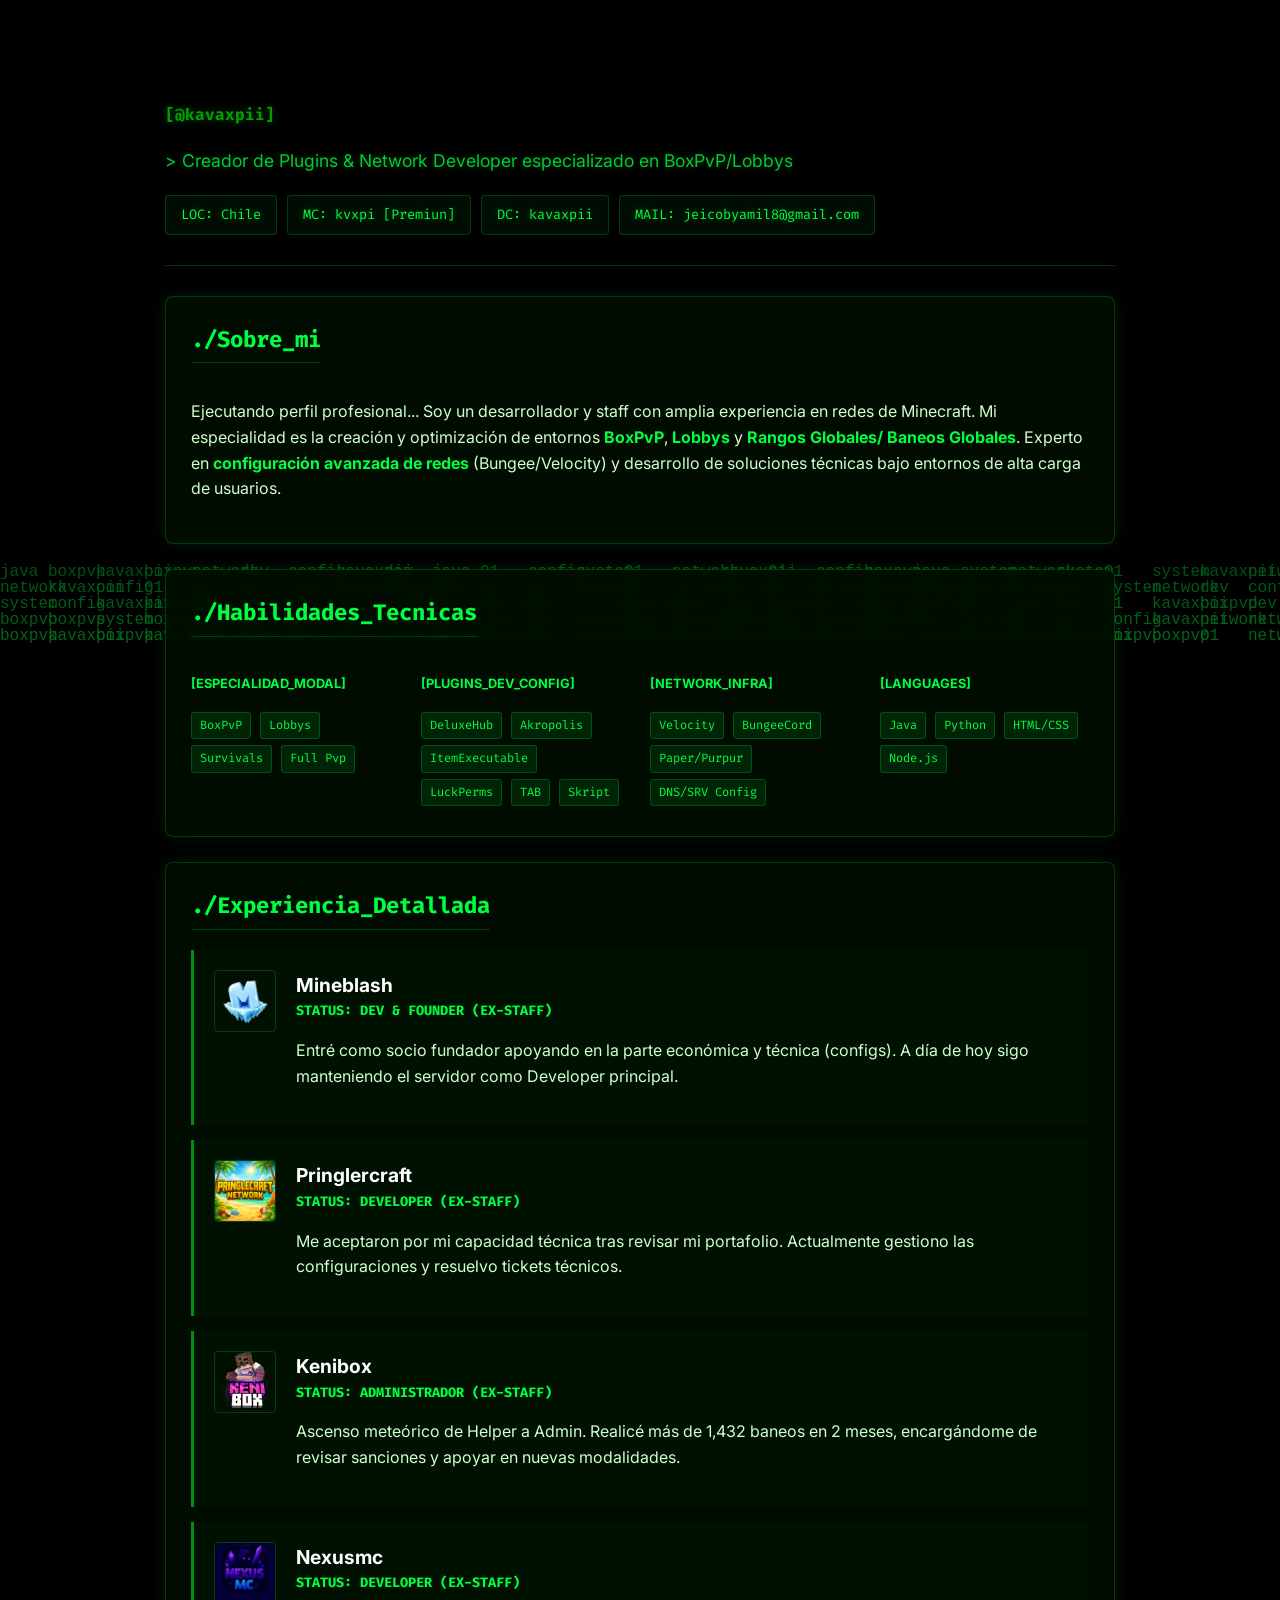
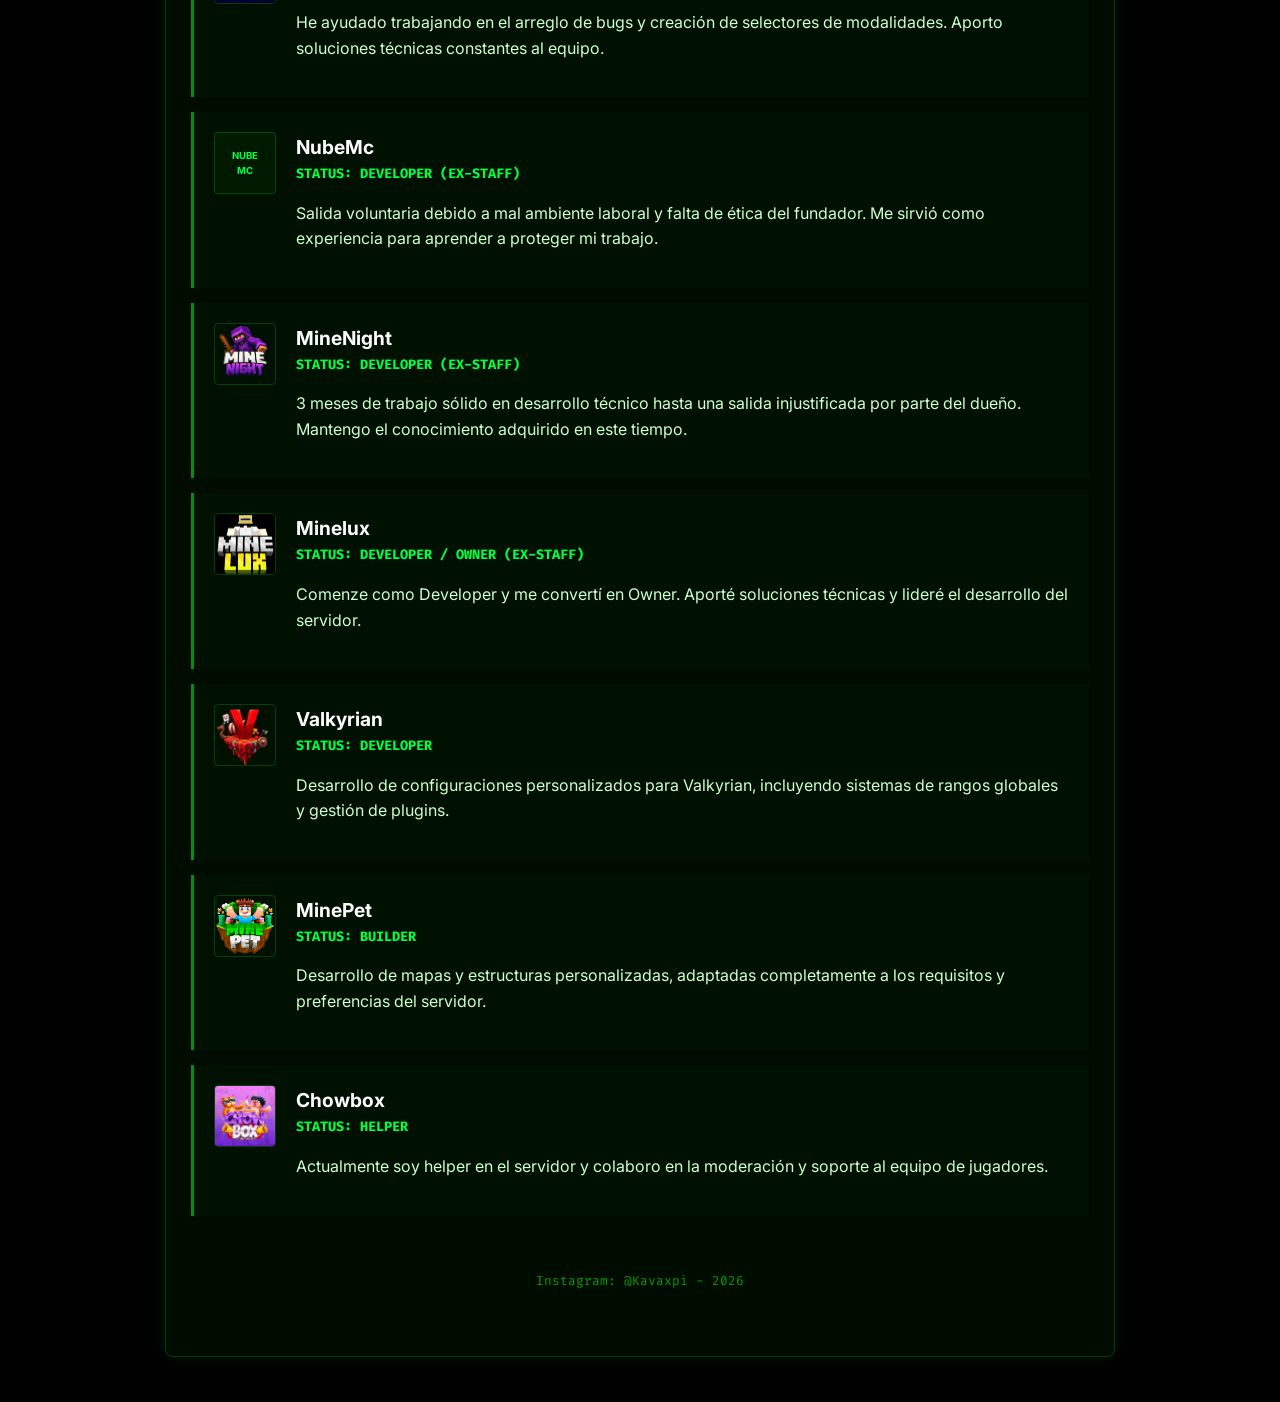
==== index.html @ 506cc3fc "Add files via upload" ====
<!DOCTYPE html>
<html lang="es">
<head>
    <meta charset="UTF-8">
    <meta name="viewport" content="width=device-width, initial-scale=1.0">
    <title>Portafolio | (kavaxpii)</title>
    <link href="https://fonts.googleapis.com/css2?family=Fira+Code:wght@400;600&family=Inter:wght@300;400;600;700&display=swap" rel="stylesheet">
    <style>
        :root {
            --fondo: #000000;
            --tarjeta: rgba(0, 15, 0, 0.85); 
            --primario: #00ff41; 
            --azul-dev: #008f11; 
            --texto: #d0ffd0; 
            --texto-gris: #00a000;
            --glow: rgba(0, 255, 65, 0.3);
            --borde: rgba(0, 255, 65, 0.2);
        }

        body {
            font-family: 'Inter', sans-serif;
            background-color: var(--fondo);
            color: var(--texto);
            margin: 0;
            padding: 20px;
            line-height: 1.6;
            overflow-x: hidden;
        }

        #matrix-canvas {
            position: fixed;
            top: 0;
            left: 0;
            width: 100%;
            height: 100%;
            z-index: -1;
            opacity: 0.4;
        }

        .container {
            max-width: 950px;
            margin: 0 auto;
            position: relative;
        }

        header {
            padding: 50px 0 30px;
            border-bottom: 1px solid var(--borde);
            margin-bottom: 30px;
            text-shadow: 0 0 10px var(--glow);
        }

        h1 { margin: 0; font-size: 2.8rem; color: var(--primario); font-family: 'Fira Code', monospace; }
        .sub { font-size: 1.1rem; color: var(--primario); margin-top: 5px; opacity: 0.8; }

        .info-personal {
            display: flex;
            flex-wrap: wrap;
            gap: 10px;
            margin-top: 20px;
        }

        .dato {
            background: rgba(0, 255, 65, 0.05);
            padding: 8px 15px;
            border-radius: 4px;
            font-size: 0.85rem;
            border: 1px solid var(--borde);
            text-decoration: none;
            color: var(--primario);
            font-family: 'Fira Code', monospace;
            transition: all 0.3s ease;
        }

        .dato:hover {
            background: var(--primario);
            color: #000;
            box-shadow: 0 0 20px var(--primario);
        }

        .seccion {
            background: var(--tarjeta);
            padding: 25px;
            border-radius: 8px;
            margin-bottom: 25px;
            border: 1px solid var(--borde);
            box-shadow: 0 0 15px rgba(0, 255, 65, 0.1);
            backdrop-filter: blur(4px);
        }

        h2 { font-size: 1.4rem; color: var(--primario); margin-top: 0; font-family: 'Fira Code', monospace; border-bottom: 1px solid var(--borde); display: inline-block; padding-bottom: 5px; margin-bottom: 20px; }

        .skills-grid {
            display: grid;
            grid-template-columns: repeat(auto-fit, minmax(200px, 1fr));
            gap: 20px;
        }

        .tag {
            background: rgba(0, 255, 65, 0.1);
            color: var(--primario);
            padding: 3px 8px;
            border-radius: 3px;
            font-size: 0.75rem;
            margin-right: 5px;
            margin-bottom: 5px;
            display: inline-block;
            border: 1px solid var(--borde);
            font-family: 'Fira Code', monospace;
        }

        .historia-item {
            display: flex;
            gap: 20px;
            border-left: 3px solid var(--azul-dev); 
            background: rgba(0, 255, 65, 0.02);
            padding: 20px;
            margin-bottom: 15px;
            transition: all 0.4s ease;
        }

        .historia-item:hover {
            background: rgba(0, 255, 65, 0.08);
            border-left: 3px solid var(--primario);
            transform: translateX(10px);
        }

        .server-img, .no-img-placeholder {
            width: 60px; height: 60px;
            border-radius: 4px;
            flex-shrink: 0;
            border: 1px solid var(--borde);
        }

        .no-img-placeholder {
            background: #001a00;
            display: flex;
            align-items: center;
            justify-content: center;
            font-size: 0.6rem;
            color: var(--primario);
            font-weight: bold;
            text-align: center;
        }

        .puesto { color: var(--primario); font-weight: bold; font-size: 0.85rem; font-family: 'Fira Code', monospace; text-transform: uppercase; display: block; margin-bottom: 5px;}
        h3 { margin: 0; font-size: 1.2rem; color: #fff; }
        
        footer { text-align: center; padding: 40px; color: var(--texto-gris); font-family: 'Fira Code', monospace; font-size: 0.8rem; }
        strong { color: var(--primario); }
    </style>
</head>
<body>

    <canvas id="matrix-canvas"></canvas>

    <div class="container">
        <header>
            <h1><small style="font-size: 1rem; color: var(--texto-gris);">[@kavaxpii]</small></h1>
            <p class="sub">> Creador de Plugins & Network Developer especializado en BoxPvP/Lobbys</p>
            
            <div class="info-personal">
                <span class="dato">LOC: Chile</span>
                <span class="dato">MC: kvxpi [Premiun]</span>
                <span class="dato">DC: kavaxpii</span>
                <a href="mailto:jeicobyamil8@gmail.com" class="dato">MAIL: jeicobyamil8@gmail.com</a>
            </div>
        </header>

        <section class="seccion">
            <h2>./Sobre_mi</h2>
            <p>Ejecutando perfil profesional... Soy un desarrollador y staff con amplia experiencia en redes de Minecraft. Mi especialidad es la creación y optimización de entornos <strong>BoxPvP</strong>, <strong>Lobbys</strong> y <strong>Rangos Globales/ Baneos Globales</strong>. Experto en <strong>configuración avanzada de redes</strong> (Bungee/Velocity) y desarrollo de soluciones técnicas bajo entornos de alta carga de usuarios.</p>
        </section>

        <section class="seccion">
            <h2>./Habilidades_Tecnicas</h2>
            <div class="skills-grid">
                <div>
                    <h4 style="color: var(--primario); font-size: 0.8rem;">[ESPECIALIDAD_MODAL]</h4>
                    <span class="tag">BoxPvP</span> <span class="tag">Lobbys</span> <span class="tag">Survivals</span> <span class="tag">Full Pvp</span>
                </div>
                <div>
                    <h4 style="color: var(--primario); font-size: 0.8rem;">[PLUGINS_DEV_CONFIG]</h4>
                    <span class="tag">DeluxeHub</span> <span class="tag">Akropolis</span> <span class="tag">ItemExecutable</span> <span class="tag">LuckPerms</span> <span class="tag">TAB</span> <span class="tag">Skript</span>
                </div>
                <div>
                    <h4 style="color: var(--primario); font-size: 0.8rem;">[NETWORK_INFRA]</h4>
                    <span class="tag">Velocity</span> <span class="tag">BungeeCord</span> <span class="tag">Paper/Purpur</span> <span class="tag">DNS/SRV Config</span>
                </div>
                <div>
                    <h4 style="color: var(--primario); font-size: 0.8rem;">[LANGUAGES]</h4>
                    <span class="tag">Java</span> <span class="tag">Python</span> <span class="tag">HTML/CSS</span> <span class="tag">Node.js</span>
                </div>
            </div>
        </section>

        <section class="seccion">
            <h2>./Experiencia_Detallada</h2>

            <div class="historia-item">
                <img src="img/Mineblash.png" alt="Mineblash" class="server-img" onerror="this.style.display='none'; this.nextElementSibling.style.display='flex'">
                <div class="no-img-placeholder" style="display:none">MINE<br>BLASH</div>
                <div class="contenido-exp">
                    <h3>Mineblash</h3>
                    <span class="puesto">Status: Dev & Founder (Ex-staff)</span>
                    <p class="descripcion">Entré como socio fundador apoyando en la parte económica y técnica (configs). A día de hoy sigo manteniendo el servidor como Developer principal.</p>
                </div>
            </div>

            <div class="historia-item">
                <img src="img/pringle.png" alt="Pringler" class="server-img" onerror="this.style.display='none'; this.nextElementSibling.style.display='flex'">
                <div class="no-img-placeholder" style="display:none">PRING</div>
                <div class="contenido-exp">
                    <h3>Pringlercraft</h3>
                    <span class="puesto">Status: Developer (Ex-staff)</span>
                    <p class="descripcion">Me aceptaron por mi capacidad técnica tras revisar mi portafolio. Actualmente gestiono las configuraciones y resuelvo tickets técnicos.</p>
                </div>
            </div>

            <div class="historia-item">
                <img src="img/keni.png" alt="Kenibox" class="server-img" onerror="this.style.display='none'; this.nextElementSibling.style.display='flex'">
                <div class="no-img-placeholder" style="display:none">KENI</div>
                <div class="contenido-exp">
                    <h3>Kenibox</h3>
                    <span class="puesto">Status: Administrador (Ex-Staff)</span>
                    <p class="descripcion">Ascenso meteórico de Helper a Admin. Realicé más de 1,432 baneos en 2 meses, encargándome de revisar sanciones y apoyar en nuevas modalidades.</p>
                </div>
            </div>

            <div class="historia-item">
                <img src="img/nexu.webp" alt="Nexusmc" class="server-img" onerror="this.style.display='none'; this.nextElementSibling.style.display='flex'">
                <div class="no-img-placeholder" style="display:none">NEXUS</div>
                <div class="contenido-exp">
                    <h3>Nexusmc</h3>
                    <span class="puesto">Status: Developer (Ex-staff)</span>
                    <p class="descripcion">He ayudado trabajando en el arreglo de bugs y creación de selectores de modalidades. Aporto soluciones técnicas constantes al equipo.</p>
                </div>
            </div>

            <div class="historia-item">
                <div class="no-img-placeholder">NUBE<br>MC</div>
                <div class="contenido-exp">
                    <h3>NubeMc</h3>
                    <span class="puesto">Status: Developer (Ex-staff)</span>
                    <p class="descripcion">Salida voluntaria debido a mal ambiente laboral y falta de ética del fundador. Me sirvió como experiencia para aprender a proteger mi trabajo.</p>
                </div>
            </div>

            <div class="historia-item">
                <img src="img/memenight.png" alt="MineNight" class="server-img" onerror="this.style.display='none'; this.nextElementSibling.style.display='flex'">
                <div class="no-img-placeholder" style="display:none">NIGHT</div>
                <div class="contenido-exp">
                    <h3>MineNight</h3>
                    <span class="puesto">Status: Developer (Ex-staff)</span>
                    <p class="descripcion">3 meses de trabajo sólido en desarrollo técnico hasta una salida injustificada por parte del dueño. Mantengo el conocimiento adquirido en este tiempo.</p>
                </div>
            </div>

            <div class="historia-item">
                <img src="img/minelux.png" alt="MineLux"class="server-img" onerror="this.style.display='none'; this.nextElementSibling.style.display='flex'">
                <div class="no-img-placeholder" style="display:none">LUX</div>
                <div class="contenido-exp">
                    <h3>Minelux</h3>
                    <span class="puesto">Status: Developer / Owner (Ex-staff)</span>
                    <p class="descripcion">Comenze como Developer y me convertí en Owner. Aporté soluciones técnicas y lideré el desarrollo del servidor.</p>
                </div>
            </div>

            <div class="historia-item">
                <img src="img/valky.png" alt="Valkyrian" class="server-img" onerror="this.style.display='none'; this.nextElementSibling.style.display='flex'">
                <div class="no-img-placeholder" style="display:none">VALKYRIAN</div>
                <div class="contenido-exp">
                    <h3>Valkyrian</h3>
                    <span class="puesto">Status: Developer </span>
                    <p class="descripcion">Desarrollo de configuraciones personalizados para Valkyrian, incluyendo sistemas de rangos globales y gestión de plugins.</p>
                </div>
            </div>

            <div class="historia-item">
                <img src="img/minepet.png" alt="MinePet" class="server-img" onerror="this.style.display='none'; this.nextElementSibling.style.display='flex'">
                <div class="no-img-placeholder" style="display:none">MinePet</div>
                <div class="contenido-exp">
                <h3>MinePet</h3>
                <span class="puesto">Status: Builder</span>
                <p class="descripcion">Desarrollo de mapas y estructuras personalizadas, adaptadas completamente a los requisitos y preferencias del servidor.</p>
    </div>
</div>

            <div class="historia-item">
                <img src="img/chow.png" alt="Chow" class="server-img" onerror="this.style.display='none'; this.nextElementSibling.style.display='flex'">
                <div class="no-img-placeholder" style="display:none">Chowbox</div>
                <div class="contenido-exp">
                <h3>Chowbox</h3>
                <span class="puesto">Status: Helper</span>
                <p class="descripcion">Actualmente soy helper en el servidor y colaboro en la moderación y soporte al equipo de jugadores.</p>
            </div>
        </div>

        <footer>
            Instagram: @Kavaxpi - 2026
        </footer>
    </div>

    <script>
        const canvas = document.getElementById('matrix-canvas');
        const ctx = canvas.getContext('2d');
        canvas.width = window.innerWidth;
        canvas.height = window.innerHeight;

        const words = ['java', 'boxpvp', 'network', 'kavaxpii', '01', 'system', 'dev', 'config'];
        const fontSize = 16;
        const columns = canvas.width / fontSize;
        const drops = [];
        for (let x = 0; x < columns; x++) { drops[x] = 1; }

        function draw() {
            ctx.fillStyle = 'rgba(0, 0, 0, 0.05)';
            ctx.fillRect(0, 0, canvas.width, canvas.height);
            ctx.fillStyle = '#00ff41';
            ctx.font = fontSize + 'px monospace';
            for (let i = 0; i < drops.length; i++) {
                const text = words[Math.floor(Math.random() * words.length)];
                ctx.fillText(text, i * fontSize * 3, drops[i] * fontSize);
                if (drops[i] * fontSize > canvas.height && Math.random() > 0.975) drops[i] = 0;
                drops[i]++;
            }
        }
        setInterval(draw, 50);
        window.addEventListener('resize', () => {
            canvas.width = window.innerWidth;
            canvas.height = window.innerHeight;
        });
    </script>
</body>
</html>
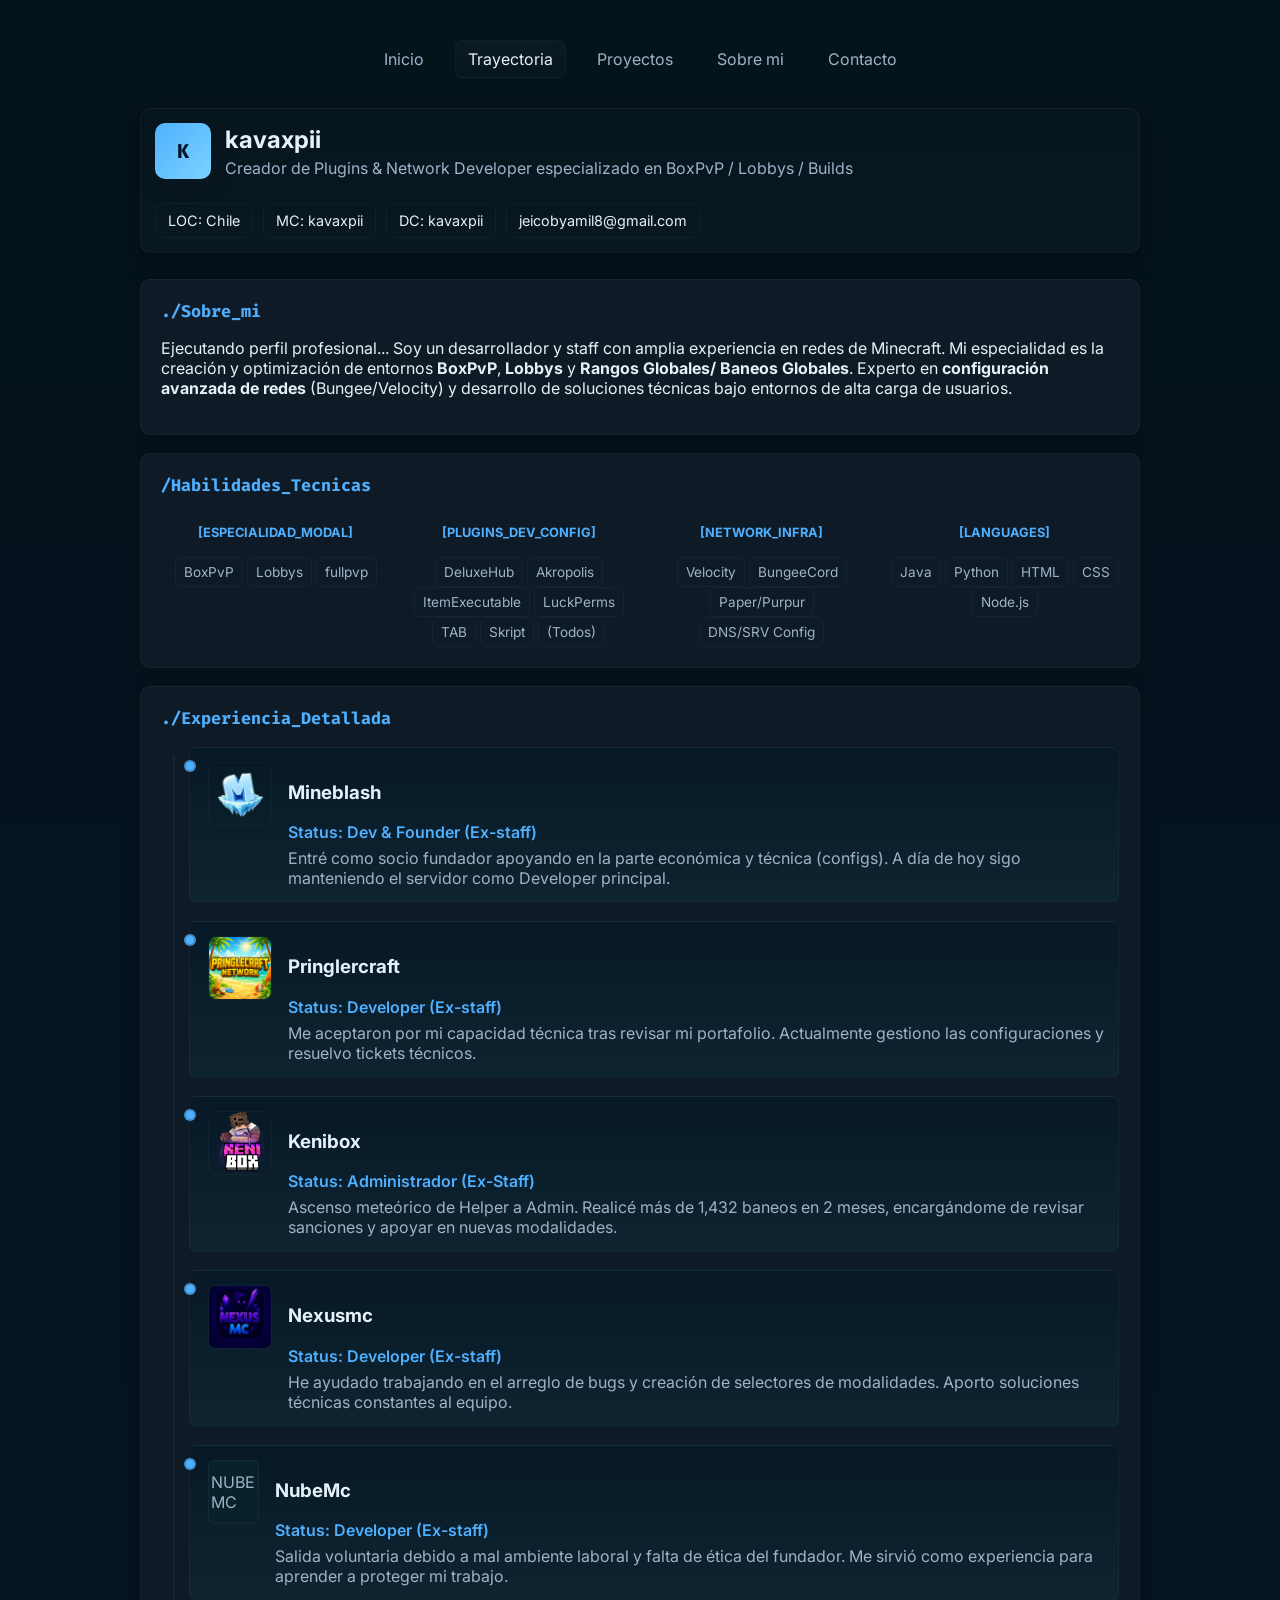
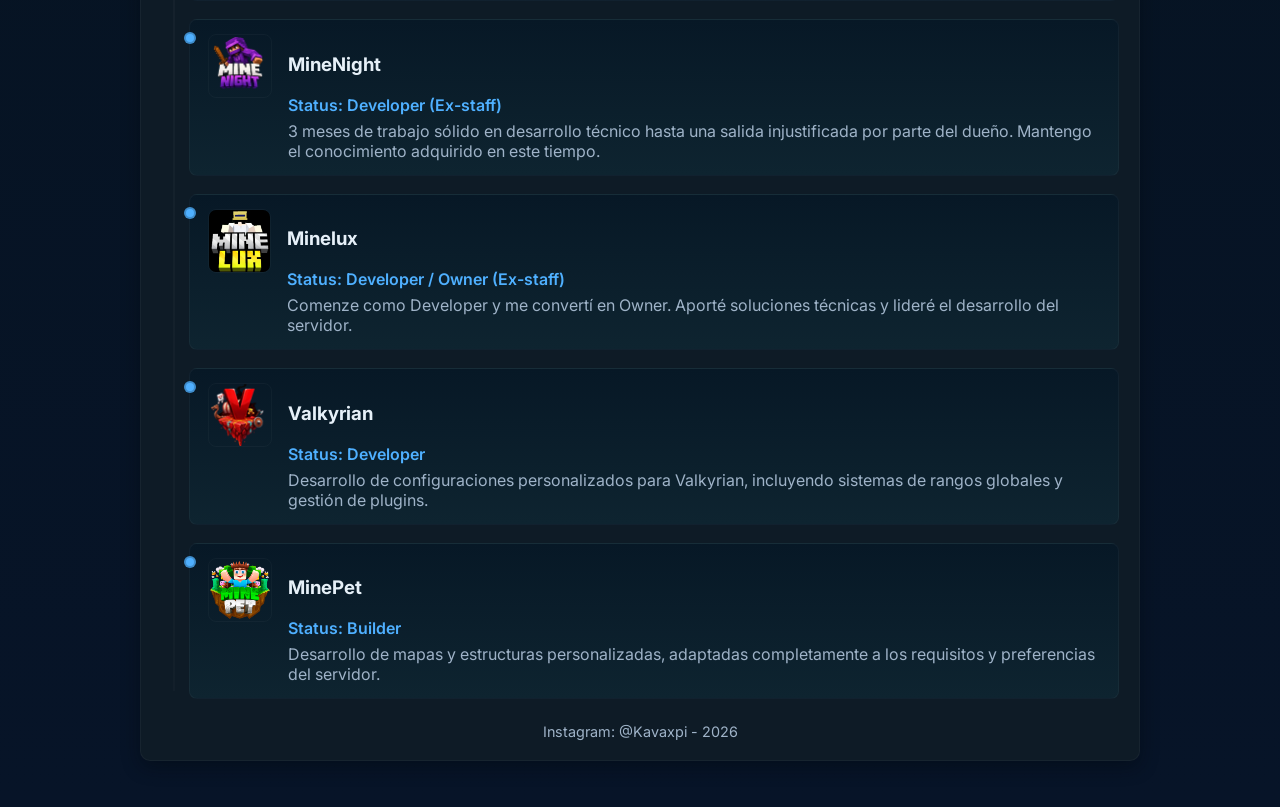
==== commit ea021f31: "Add files via upload" ====
--- a/index.html
+++ b/index.html
@@ -7,181 +7,63 @@
     <link href="https://fonts.googleapis.com/css2?family=Fira+Code:wght@400;600&family=Inter:wght@300;400;600;700&display=swap" rel="stylesheet">
     <style>
         :root {
-            --fondo: #000000;
-            --tarjeta: rgba(0, 15, 0, 0.85); 
-            --primario: #00ff41; 
-            --azul-dev: #008f11; 
-            --texto: #d0ffd0; 
-            --texto-gris: #00a000;
-            --glow: rgba(0, 255, 65, 0.3);
-            --borde: rgba(0, 255, 65, 0.2);
-        }
-
-        body {
-            font-family: 'Inter', sans-serif;
-            background-color: var(--fondo);
-            color: var(--texto);
-            margin: 0;
-            padding: 20px;
-            line-height: 1.6;
-            overflow-x: hidden;
-        }
-
-        #matrix-canvas {
-            position: fixed;
-            top: 0;
-            left: 0;
-            width: 100%;
-            height: 100%;
-            z-index: -1;
-            opacity: 0.4;
-        }
-
-        .container {
-            max-width: 950px;
-            margin: 0 auto;
-            position: relative;
-        }
-
-        header {
-            padding: 50px 0 30px;
-            border-bottom: 1px solid var(--borde);
-            margin-bottom: 30px;
-            text-shadow: 0 0 10px var(--glow);
-        }
-
-        h1 { margin: 0; font-size: 2.8rem; color: var(--primario); font-family: 'Fira Code', monospace; }
-        .sub { font-size: 1.1rem; color: var(--primario); margin-top: 5px; opacity: 0.8; }
-
-        .info-personal {
-            display: flex;
-            flex-wrap: wrap;
-            gap: 10px;
-            margin-top: 20px;
-        }
-
-        .dato {
-            background: rgba(0, 255, 65, 0.05);
-            padding: 8px 15px;
-            border-radius: 4px;
-            font-size: 0.85rem;
-            border: 1px solid var(--borde);
-            text-decoration: none;
-            color: var(--primario);
-            font-family: 'Fira Code', monospace;
-            transition: all 0.3s ease;
-        }
-
-        .dato:hover {
-            background: var(--primario);
-            color: #000;
-            box-shadow: 0 0 20px var(--primario);
-        }
-
-        .seccion {
-            background: var(--tarjeta);
-            padding: 25px;
-            border-radius: 8px;
-            margin-bottom: 25px;
-            border: 1px solid var(--borde);
-            box-shadow: 0 0 15px rgba(0, 255, 65, 0.1);
-            backdrop-filter: blur(4px);
-        }
-
-        h2 { font-size: 1.4rem; color: var(--primario); margin-top: 0; font-family: 'Fira Code', monospace; border-bottom: 1px solid var(--borde); display: inline-block; padding-bottom: 5px; margin-bottom: 20px; }
-
-        .skills-grid {
-            display: grid;
-            grid-template-columns: repeat(auto-fit, minmax(200px, 1fr));
-            gap: 20px;
-        }
-
-        .tag {
-            background: rgba(0, 255, 65, 0.1);
-            color: var(--primario);
-            padding: 3px 8px;
-            border-radius: 3px;
-            font-size: 0.75rem;
-            margin-right: 5px;
-            margin-bottom: 5px;
-            display: inline-block;
-            border: 1px solid var(--borde);
-            font-family: 'Fira Code', monospace;
-        }
-
-        .historia-item {
-            display: flex;
-            gap: 20px;
-            border-left: 3px solid var(--azul-dev); 
-            background: rgba(0, 255, 65, 0.02);
-            padding: 20px;
-            margin-bottom: 15px;
-            transition: all 0.4s ease;
-        }
-
-        .historia-item:hover {
-            background: rgba(0, 255, 65, 0.08);
-            border-left: 3px solid var(--primario);
-            transform: translateX(10px);
-        }
-
-        .server-img, .no-img-placeholder {
-            width: 60px; height: 60px;
-            border-radius: 4px;
-            flex-shrink: 0;
-            border: 1px solid var(--borde);
-        }
-
-        .no-img-placeholder {
-            background: #001a00;
-            display: flex;
-            align-items: center;
-            justify-content: center;
-            font-size: 0.6rem;
-            color: var(--primario);
-            font-weight: bold;
-            text-align: center;
-        }
-
-        .puesto { color: var(--primario); font-weight: bold; font-size: 0.85rem; font-family: 'Fira Code', monospace; text-transform: uppercase; display: block; margin-bottom: 5px;}
-        h3 { margin: 0; font-size: 1.2rem; color: #fff; }
-        
-        footer { text-align: center; padding: 40px; color: var(--texto-gris); font-family: 'Fira Code', monospace; font-size: 0.8rem; }
-        strong { color: var(--primario); }
+                --bg: #071428; /* fondo oscuro profesional */
+                --card: #0e1b26; /* tarjeta oscura */
+                --accent: #4fb0ff; /* acento azul suave */
+                --primario: #4fb0ff;
+                --muted: #9fb3c8; /* texto secundario */
+                --text: #e6f0f8; /* texto principal claro */
+                --texto-gris: #9fb3c8; /* compatibilidad con inline small */
+                --border: rgba(255,255,255,0.04);
+                --glass: rgba(255,255,255,0.02);
     </style>
 </head>
+        <link rel="stylesheet" href="css/estilos.css">
 <body>
 
-    <canvas id="matrix-canvas"></canvas>
+    <!-- canvas removed: matriz estilo hacker eliminado para diseño profesional -->
+
+    <nav class="top-nav" aria-label="Navegacion principal">
+        <a data-page-link='inicio' href='./'>Inicio</a>
+        <a data-page-link='trayectoria' href='./trayectoria/'>Trayectoria</a>
+        <a data-page-link='proyectos' href='./proyectos/'>Proyectos</a>
+        <a data-page-link='sobre-mi' href='./sobre_mi/'>Sobre mi</a>
+        <a data-page-link='contacto' href='./contacto/'>Contacto</a>
+    </nav>
 
     <div class="container">
-        <header>
-            <h1><small style="font-size: 1rem; color: var(--texto-gris);">[@kavaxpii]</small></h1>
-            <p class="sub">> Creador de Plugins & Network Developer especializado en BoxPvP/Lobbys</p>
-            
-            <div class="info-personal">
+        <header class="hero card">
+            <div class="brand">
+                <div class="logo">K</div>
+                <div>
+                    <h1 class="title">kavaxpii</h1>
+                    <p class="sub">Creador de Plugins & Network Developer especializado en BoxPvP / Lobbys / Builds</p>
+                </div>
+            </div>
+
+            <div class="info-personal" style="margin-top:12px">
                 <span class="dato">LOC: Chile</span>
-                <span class="dato">MC: kvxpi [Premiun]</span>
+                <span class="dato">MC: kavaxpii</span>
                 <span class="dato">DC: kavaxpii</span>
-                <a href="mailto:jeicobyamil8@gmail.com" class="dato">MAIL: jeicobyamil8@gmail.com</a>
+                <a href="mailto:jeicobyamil8@gmail.com" class="dato">jeicobyamil8@gmail.com</a>
             </div>
         </header>
 
-        <section class="seccion">
+        <section id="about" class="seccion">
             <h2>./Sobre_mi</h2>
             <p>Ejecutando perfil profesional... Soy un desarrollador y staff con amplia experiencia en redes de Minecraft. Mi especialidad es la creación y optimización de entornos <strong>BoxPvP</strong>, <strong>Lobbys</strong> y <strong>Rangos Globales/ Baneos Globales</strong>. Experto en <strong>configuración avanzada de redes</strong> (Bungee/Velocity) y desarrollo de soluciones técnicas bajo entornos de alta carga de usuarios.</p>
         </section>
 
-        <section class="seccion">
-            <h2>./Habilidades_Tecnicas</h2>
+        <section id="skills" class="seccion">
+            <h2>/Habilidades_Tecnicas</h2>
             <div class="skills-grid">
                 <div>
                     <h4 style="color: var(--primario); font-size: 0.8rem;">[ESPECIALIDAD_MODAL]</h4>
-                    <span class="tag">BoxPvP</span> <span class="tag">Lobbys</span> <span class="tag">Survivals</span> <span class="tag">Full Pvp</span>
+                    <span class="tag">BoxPvP</span> <span class="tag">Lobbys</span> <span class="tag">fullpvp</span>
                 </div>
                 <div>
                     <h4 style="color: var(--primario); font-size: 0.8rem;">[PLUGINS_DEV_CONFIG]</h4>
-                    <span class="tag">DeluxeHub</span> <span class="tag">Akropolis</span> <span class="tag">ItemExecutable</span> <span class="tag">LuckPerms</span> <span class="tag">TAB</span> <span class="tag">Skript</span>
+                    <span class="tag">DeluxeHub</span> <span class="tag">Akropolis</span> <span class="tag">ItemExecutable</span> <span class="tag">LuckPerms</span> <span class="tag">TAB</span> <span class="tag">Skript</span> <span class="tag">(Todos)</span>
                 </div>
                 <div>
                     <h4 style="color: var(--primario); font-size: 0.8rem;">[NETWORK_INFRA]</h4>
@@ -189,15 +71,17 @@
                 </div>
                 <div>
                     <h4 style="color: var(--primario); font-size: 0.8rem;">[LANGUAGES]</h4>
-                    <span class="tag">Java</span> <span class="tag">Python</span> <span class="tag">HTML/CSS</span> <span class="tag">Node.js</span>
+                    <span class="tag">Java</span> <span class="tag">Python</span> <span class="tag">HTML</span> <span class="tag">CSS</span> <span class="tag">Node.js</span>
                 </div>
             </div>
         </section>
 
-        <section class="seccion">
+        <section id="trayectoria" class="seccion">
             <h2>./Experiencia_Detallada</h2>
 
-            <div class="historia-item">
+            <div class="career-timeline">
+            <article class="historia-item career-point" data-timeline-node>
+                <span class="career-dot" aria-hidden="true"></span>
                 <img src="img/Mineblash.png" alt="Mineblash" class="server-img" onerror="this.style.display='none'; this.nextElementSibling.style.display='flex'">
                 <div class="no-img-placeholder" style="display:none">MINE<br>BLASH</div>
                 <div class="contenido-exp">
@@ -205,9 +89,10 @@
                     <span class="puesto">Status: Dev & Founder (Ex-staff)</span>
                     <p class="descripcion">Entré como socio fundador apoyando en la parte económica y técnica (configs). A día de hoy sigo manteniendo el servidor como Developer principal.</p>
                 </div>
-            </div>
+            </article>
 
-            <div class="historia-item">
+            <article class="historia-item career-point" data-timeline-node>
+                <span class="career-dot" aria-hidden="true"></span>
                 <img src="img/pringle.png" alt="Pringler" class="server-img" onerror="this.style.display='none'; this.nextElementSibling.style.display='flex'">
                 <div class="no-img-placeholder" style="display:none">PRING</div>
                 <div class="contenido-exp">
@@ -215,9 +100,10 @@
                     <span class="puesto">Status: Developer (Ex-staff)</span>
                     <p class="descripcion">Me aceptaron por mi capacidad técnica tras revisar mi portafolio. Actualmente gestiono las configuraciones y resuelvo tickets técnicos.</p>
                 </div>
-            </div>
+            </article>
 
-            <div class="historia-item">
+            <article class="historia-item career-point" data-timeline-node>
+                <span class="career-dot" aria-hidden="true"></span>
                 <img src="img/keni.png" alt="Kenibox" class="server-img" onerror="this.style.display='none'; this.nextElementSibling.style.display='flex'">
                 <div class="no-img-placeholder" style="display:none">KENI</div>
                 <div class="contenido-exp">
@@ -225,9 +111,10 @@
                     <span class="puesto">Status: Administrador (Ex-Staff)</span>
                     <p class="descripcion">Ascenso meteórico de Helper a Admin. Realicé más de 1,432 baneos en 2 meses, encargándome de revisar sanciones y apoyar en nuevas modalidades.</p>
                 </div>
-            </div>
+            </article>
 
-            <div class="historia-item">
+            <article class="historia-item career-point" data-timeline-node>
+                <span class="career-dot" aria-hidden="true"></span>
                 <img src="img/nexu.webp" alt="Nexusmc" class="server-img" onerror="this.style.display='none'; this.nextElementSibling.style.display='flex'">
                 <div class="no-img-placeholder" style="display:none">NEXUS</div>
                 <div class="contenido-exp">
@@ -235,18 +122,20 @@
                     <span class="puesto">Status: Developer (Ex-staff)</span>
                     <p class="descripcion">He ayudado trabajando en el arreglo de bugs y creación de selectores de modalidades. Aporto soluciones técnicas constantes al equipo.</p>
                 </div>
-            </div>
+            </article>
 
-            <div class="historia-item">
+            <article class="historia-item career-point" data-timeline-node>
+                <span class="career-dot" aria-hidden="true"></span>
                 <div class="no-img-placeholder">NUBE<br>MC</div>
                 <div class="contenido-exp">
                     <h3>NubeMc</h3>
                     <span class="puesto">Status: Developer (Ex-staff)</span>
                     <p class="descripcion">Salida voluntaria debido a mal ambiente laboral y falta de ética del fundador. Me sirvió como experiencia para aprender a proteger mi trabajo.</p>
                 </div>
-            </div>
+            </article>
 
-            <div class="historia-item">
+            <article class="historia-item career-point" data-timeline-node>
+                <span class="career-dot" aria-hidden="true"></span>
                 <img src="img/memenight.png" alt="MineNight" class="server-img" onerror="this.style.display='none'; this.nextElementSibling.style.display='flex'">
                 <div class="no-img-placeholder" style="display:none">NIGHT</div>
                 <div class="contenido-exp">
@@ -254,19 +143,21 @@
                     <span class="puesto">Status: Developer (Ex-staff)</span>
                     <p class="descripcion">3 meses de trabajo sólido en desarrollo técnico hasta una salida injustificada por parte del dueño. Mantengo el conocimiento adquirido en este tiempo.</p>
                 </div>
-            </div>
+            </article>
 
-            <div class="historia-item">
-                <img src="img/minelux.png" alt="MineLux"class="server-img" onerror="this.style.display='none'; this.nextElementSibling.style.display='flex'">
+            <article class="historia-item career-point" data-timeline-node>
+                <span class="career-dot" aria-hidden="true"></span>
+                <img src="img/minelux.png" alt="MineLux" class="server-img" onerror="this.style.display='none'; this.nextElementSibling.style.display='flex'">
                 <div class="no-img-placeholder" style="display:none">LUX</div>
                 <div class="contenido-exp">
                     <h3>Minelux</h3>
                     <span class="puesto">Status: Developer / Owner (Ex-staff)</span>
                     <p class="descripcion">Comenze como Developer y me convertí en Owner. Aporté soluciones técnicas y lideré el desarrollo del servidor.</p>
                 </div>
-            </div>
+            </article>
 
-            <div class="historia-item">
+            <article class="historia-item career-point" data-timeline-node>
+                <span class="career-dot" aria-hidden="true"></span>
                 <img src="img/valky.png" alt="Valkyrian" class="server-img" onerror="this.style.display='none'; this.nextElementSibling.style.display='flex'">
                 <div class="no-img-placeholder" style="display:none">VALKYRIAN</div>
                 <div class="contenido-exp">
@@ -274,9 +165,10 @@
                     <span class="puesto">Status: Developer </span>
                     <p class="descripcion">Desarrollo de configuraciones personalizados para Valkyrian, incluyendo sistemas de rangos globales y gestión de plugins.</p>
                 </div>
-            </div>
+            </article>
 
-            <div class="historia-item">
+            <article class="historia-item career-point" data-timeline-node>
+                <span class="career-dot" aria-hidden="true"></span>
                 <img src="img/minepet.png" alt="MinePet" class="server-img" onerror="this.style.display='none'; this.nextElementSibling.style.display='flex'">
                 <div class="no-img-placeholder" style="display:none">MinePet</div>
                 <div class="contenido-exp">
@@ -284,52 +176,16 @@
                 <span class="puesto">Status: Builder</span>
                 <p class="descripcion">Desarrollo de mapas y estructuras personalizadas, adaptadas completamente a los requisitos y preferencias del servidor.</p>
     </div>
-</div>
-
-            <div class="historia-item">
-                <img src="img/chow.png" alt="Chow" class="server-img" onerror="this.style.display='none'; this.nextElementSibling.style.display='flex'">
-                <div class="no-img-placeholder" style="display:none">Chowbox</div>
-                <div class="contenido-exp">
-                <h3>Chowbox</h3>
-                <span class="puesto">Status: Helper</span>
-                <p class="descripcion">Actualmente soy helper en el servidor y colaboro en la moderación y soporte al equipo de jugadores.</p>
+</article>
             </div>
-        </div>
 
         <footer>
-            Instagram: @Kavaxpi - 2026
-        </footer>
+                Instagram: @Kavaxpi - 2026
+            </footer>
+
+        <script src="js/main.js" defer></script>
     </div>
 
-    <script>
-        const canvas = document.getElementById('matrix-canvas');
-        const ctx = canvas.getContext('2d');
-        canvas.width = window.innerWidth;
-        canvas.height = window.innerHeight;
-
-        const words = ['java', 'boxpvp', 'network', 'kavaxpii', '01', 'system', 'dev', 'config'];
-        const fontSize = 16;
-        const columns = canvas.width / fontSize;
-        const drops = [];
-        for (let x = 0; x < columns; x++) { drops[x] = 1; }
-
-        function draw() {
-            ctx.fillStyle = 'rgba(0, 0, 0, 0.05)';
-            ctx.fillRect(0, 0, canvas.width, canvas.height);
-            ctx.fillStyle = '#00ff41';
-            ctx.font = fontSize + 'px monospace';
-            for (let i = 0; i < drops.length; i++) {
-                const text = words[Math.floor(Math.random() * words.length)];
-                ctx.fillText(text, i * fontSize * 3, drops[i] * fontSize);
-                if (drops[i] * fontSize > canvas.height && Math.random() > 0.975) drops[i] = 0;
-                drops[i]++;
-            }
-        }
-        setInterval(draw, 50);
-        window.addEventListener('resize', () => {
-            canvas.width = window.innerWidth;
-            canvas.height = window.innerHeight;
-        });
-    </script>
+    <!-- Matrix script removed -->
 </body>
-</html> +</html>
--- a/css/estilos.css
+++ b/css/estilos.css
@@ -0,0 +1,90 @@
+:root {
+    --bg: #071428; /* fondo oscuro profesional */
+    --card: #0e1b26; /* tarjeta oscura */
+    --accent: #4fb0ff; /* acento azul suave */
+    --muted: #9fb3c8; /* texto secundario */
+    --text: #e6f0f8; /* texto principal claro */
+    --texto-gris: #9fb3c8; /* compatibilidad con inline small */
+    --border: rgba(255,255,255,0.04);
+    --glass: rgba(255,255,255,0.02);
+    --primario: #4fb0ff;
+}
+
+* { box-sizing: border-box; }
+body {
+    font-family: 'Inter', system-ui, -apple-system, 'Segoe UI', Roboto, 'Helvetica Neue', Arial;
+    background: linear-gradient(180deg,#05131b 0%, var(--bg) 100%);
+    color: var(--text);
+    margin: 0;
+    padding: 28px 18px;
+    -webkit-font-smoothing:antialiased;
+}
+
+.container { max-width: 1000px; margin: 0 auto; }
+
+header { padding: 28px 0; border-bottom: 1px solid var(--border); margin-bottom: 26px }
+.brand { display:flex; align-items:center; gap:14px }
+.brand .logo { font-family: 'Fira Code', monospace; font-weight:600; color:var(--accent); font-size:1.1rem }
+.brand .title { font-size:1.6rem; margin:0; color:var(--text) }
+.sub { color:var(--muted); margin-top:6px }
+
+.info-personal { display:flex; flex-wrap:wrap; gap:10px; margin-top:12px }
+.dato { background:transparent; color:var(--text); padding:8px 12px; border-radius:8px; border:1px solid var(--border); font-size:0.9rem }
+a.dato { text-decoration:none }
+
+.seccion { background:var(--card); padding:20px; border-radius:10px; margin-bottom:18px; border:1px solid var(--border); box-shadow: 0 6px 18px rgba(2,8,15,0.45) }
+h2 { margin:0 0 12px; color:var(--accent); font-family:'Fira Code', monospace; font-size:1.05rem }
+
+.skills-grid { display:grid; grid-template-columns:repeat(auto-fit,minmax(180px,1fr)); gap:14px }
+.tag { display:inline-block; background:transparent; color:var(--muted); padding:6px 8px; border-radius:6px; border:1px solid var(--border); font-size:0.85rem }
+
+.historia-item { display:flex; gap:16px; align-items:flex-start; padding:14px; border-radius:8px; border:1px solid var(--border); background:linear-gradient(180deg,#071826,#0e2430) }
+.server-img { width:64px; height:64px; object-fit:cover; border-radius:6px; border:1px solid rgba(255,255,255,0.03) }
+.no-img-placeholder { width:64px; height:64px; display:flex; align-items:center; justify-content:center; background:#08212b; color:var(--muted); border-radius:6px; border:1px solid var(--border) }
+
+.puesto { color:var(--accent); font-weight:600; display:block; margin-bottom:6px }
+.descripcion { color:var(--muted); margin:6px 0 0 }
+
+footer { text-align:center; margin-top:24px; color:var(--muted); font-size:0.9rem }
+
+@media (max-width:700px) { .historia-item { flex-direction:row } .brand { flex-direction:column; align-items:flex-start } }
+/* Top navigation (in example style) */
+.top-nav { display:flex; gap:18px; justify-content:center; padding:12px 0; margin-bottom:18px }
+.top-nav a { color:var(--muted); text-decoration:none; padding:8px 12px; border-radius:8px; border:1px solid transparent }
+.top-nav a[data-page-link='trayectoria'], .top-nav a:hover { color:var(--text); background:linear-gradient(180deg, rgba(255,255,255,0.03), rgba(255,255,255,0.01)); border:1px solid rgba(255,255,255,0.03) }
+
+/* Timeline styling similar to the example */
+.career-timeline { position:relative; padding-left:28px }
+.career-timeline::before { content:''; position:absolute; left:12px; top:8px; bottom:8px; width:2px; background:linear-gradient(180deg, rgba(255,255,255,0.04), rgba(255,255,255,0.02)) }
+.career-point { position:relative; margin:18px 0; padding-left:18px }
+.career-point .career-dot { position:absolute; left:-6px; top:12px; width:12px; height:12px; border-radius:50%; background:var(--accent); border:2px solid rgba(0,0,0,0.2) }
+.career-point .career-content { display:flex; gap:12px; align-items:center }
+.career-point img { width:64px; height:64px; object-fit:cover; border-radius:8px }
+.career-point h2 { margin:0; font-size:1.05rem; color:var(--text) }
+
+/* Hero / Header refinements */
+.hero { display:flex; flex-direction:column; gap:12px; padding:22px; background:linear-gradient(180deg, rgba(255,255,255,0.02), transparent); border-radius:10px }
+.brand { display:flex; gap:14px; align-items:center }
+.brand .logo { width:56px; height:56px; display:flex; align-items:center; justify-content:center; background:linear-gradient(135deg,var(--accent),#7bd3ff); color:#071428; font-weight:800; border-radius:10px; font-family:'Fira Code', monospace; font-size:1.25rem; box-shadow: 0 6px 18px rgba(11,23,34,0.6) }
+.brand .title { margin:0; font-size:1.5rem }
+.hero .sub { margin:4px 0 0; color:var(--muted) }
+
+/* Card and button utilities */
+.card { background: linear-gradient(180deg, rgba(255,255,255,0.01), rgba(255,255,255,0.02)); border-radius:10px; padding:14px; border:1px solid var(--border); box-shadow: 0 8px 24px rgba(2,8,15,0.5) }
+.btn { display:inline-block; padding:8px 12px; border-radius:8px; background:var(--accent); color:#042532; font-weight:700; text-decoration:none; transition:transform .12s ease, box-shadow .12s ease }
+.btn:hover { transform:translateY(-2px); box-shadow: 0 8px 18px rgba(79,176,255,0.12) }
+
+/* Links and subtle hover */
+a { color:var(--accent); }
+a:hover { text-decoration:underline }
+
+/* Projects grid refinement */
+.skills-grid > div { text-align:center }
+.skills-grid img { transition:transform .18s ease, box-shadow .18s ease }
+.skills-grid img:hover { transform:translateY(-6px) scale(1.02); box-shadow: 0 12px 30px rgba(11,23,34,0.45) }
+
+/* Small responsive tweaks */
+@media (max-width:700px) {
+    .brand .logo { width:48px; height:48px }
+    .skills-grid { grid-template-columns:repeat(2,1fr) }
+}
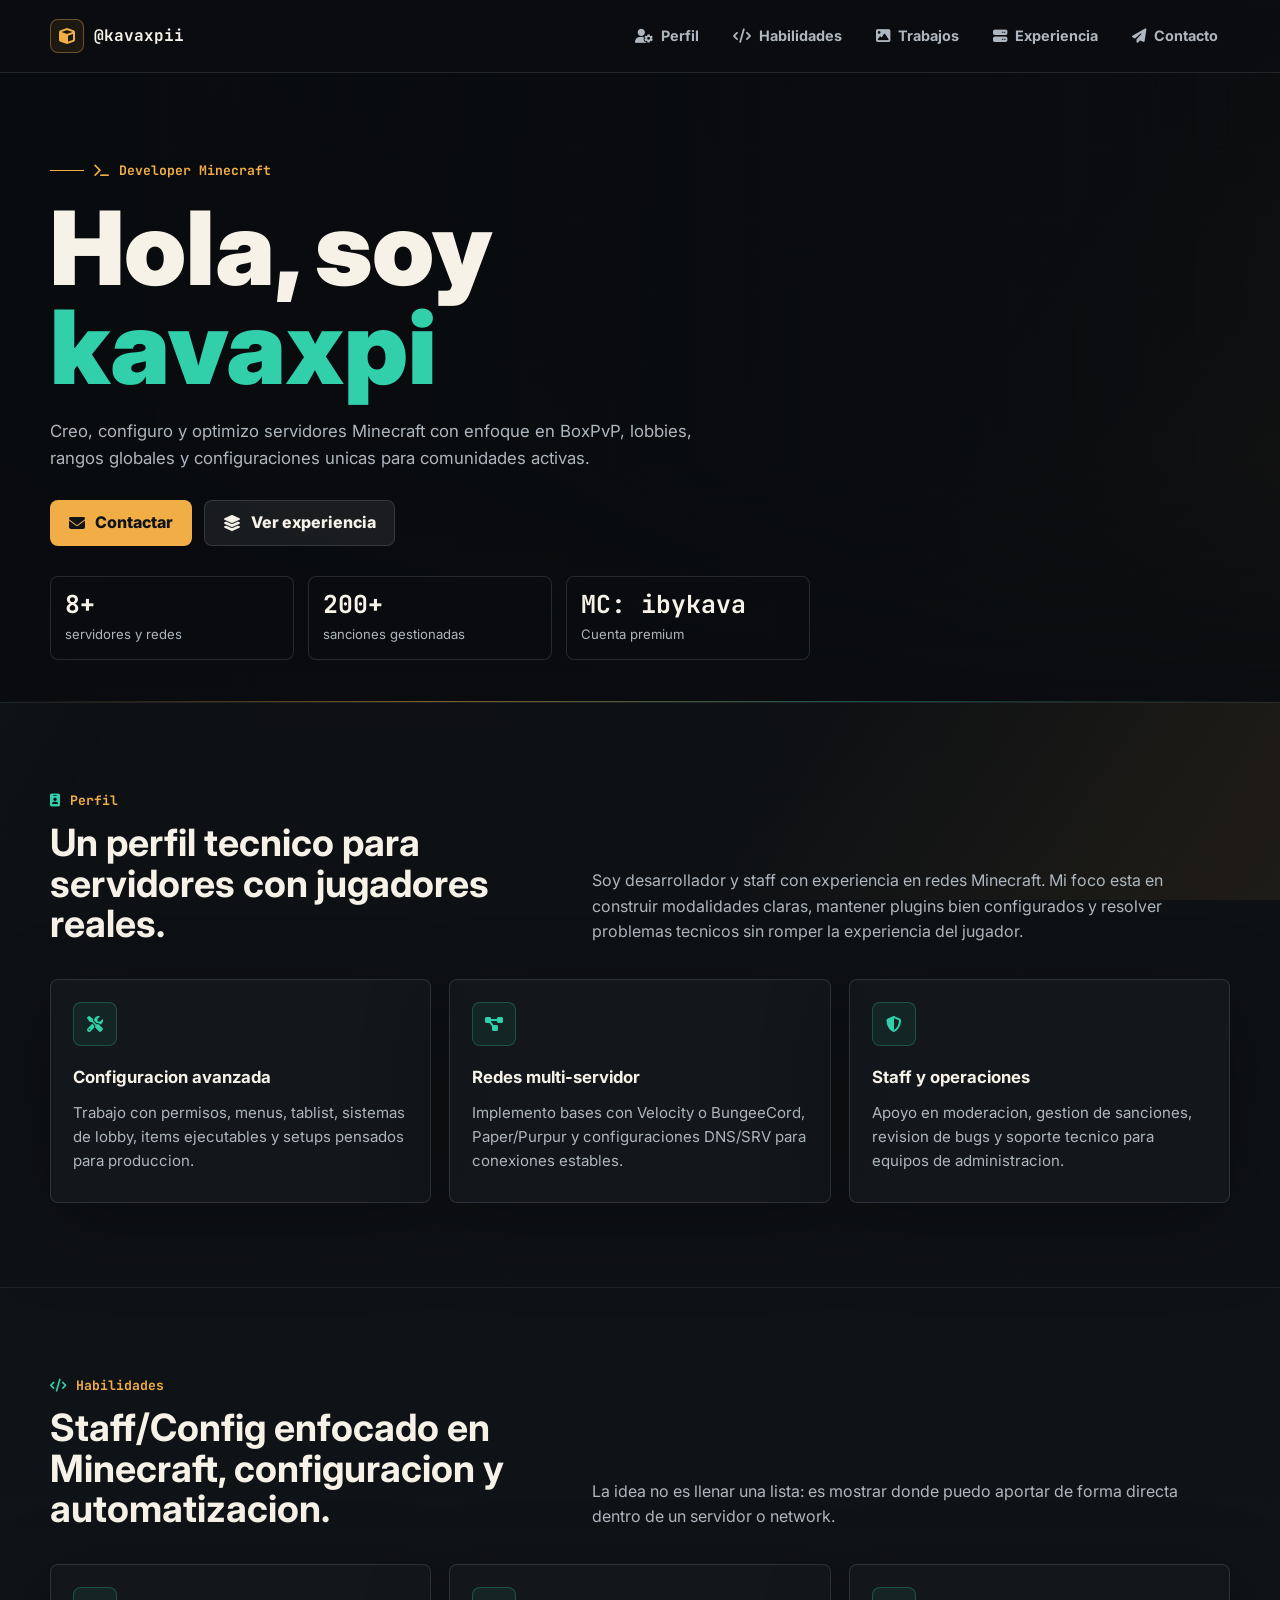
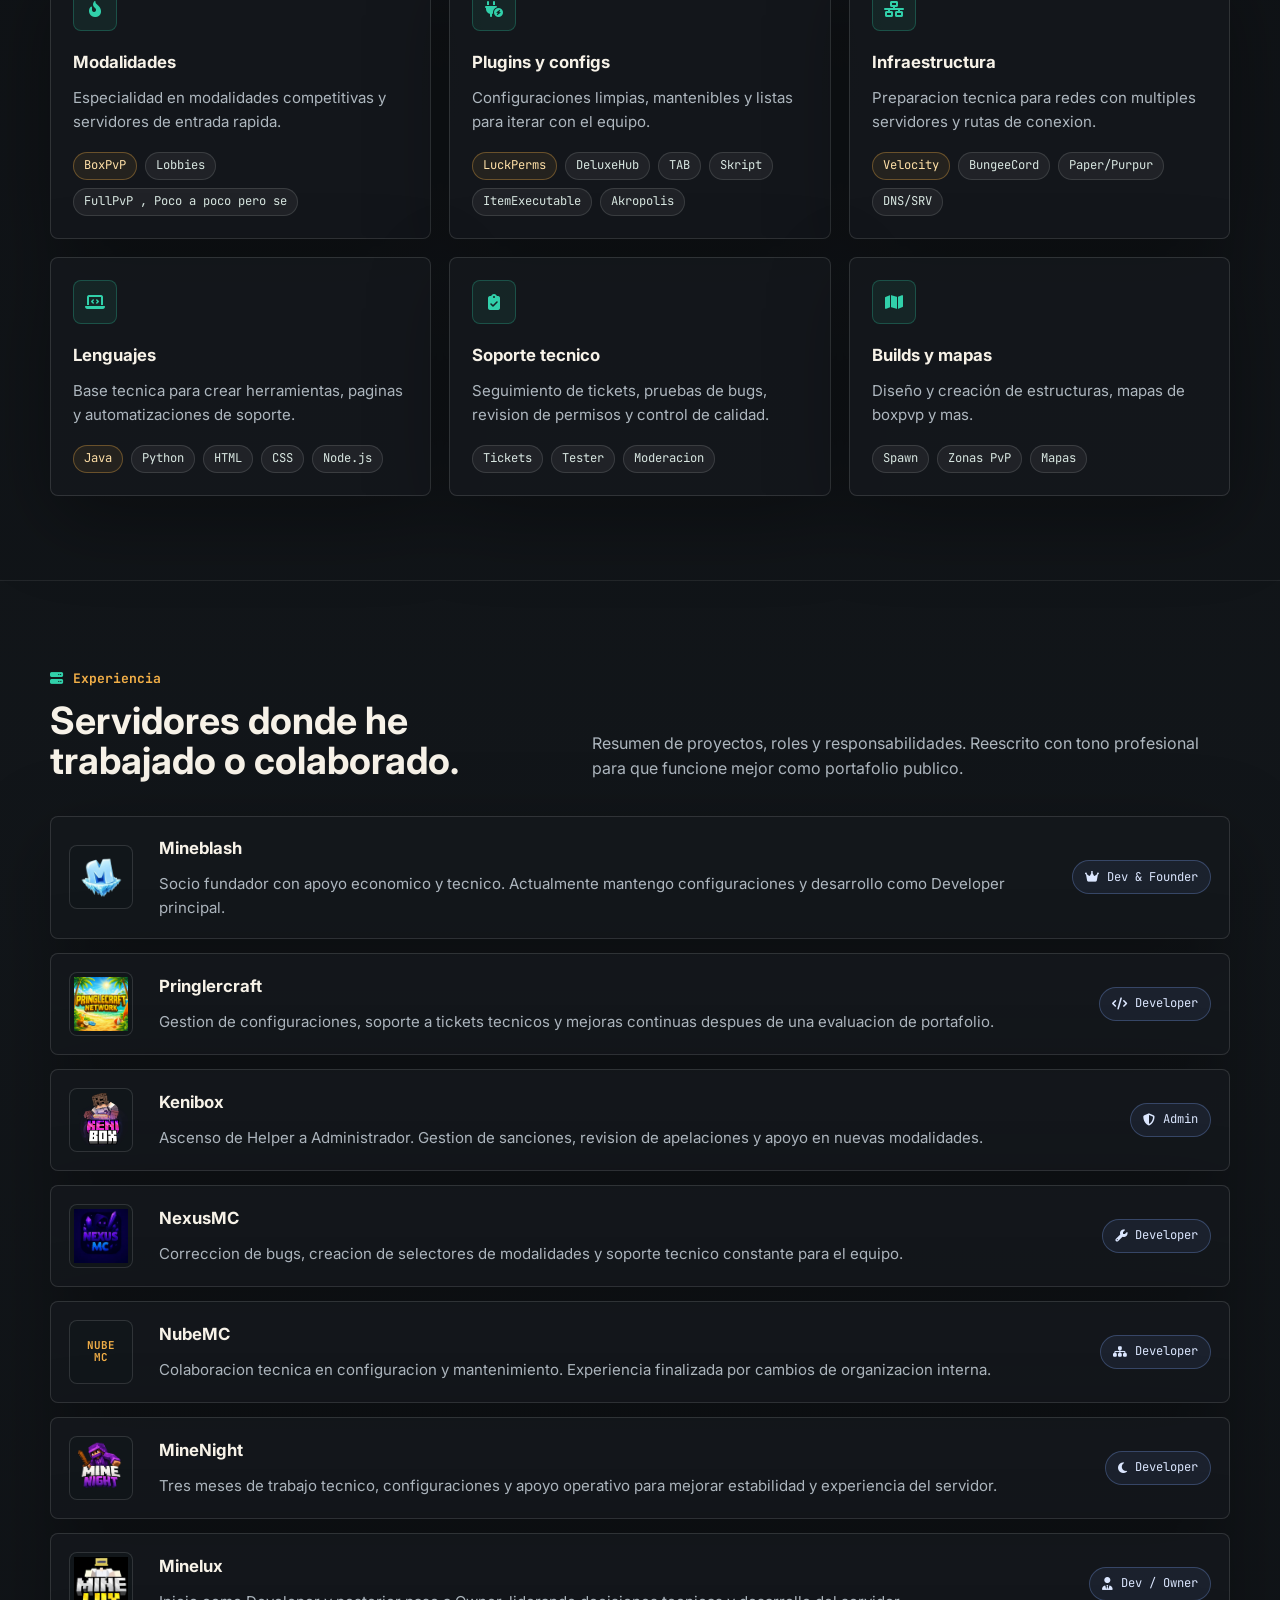
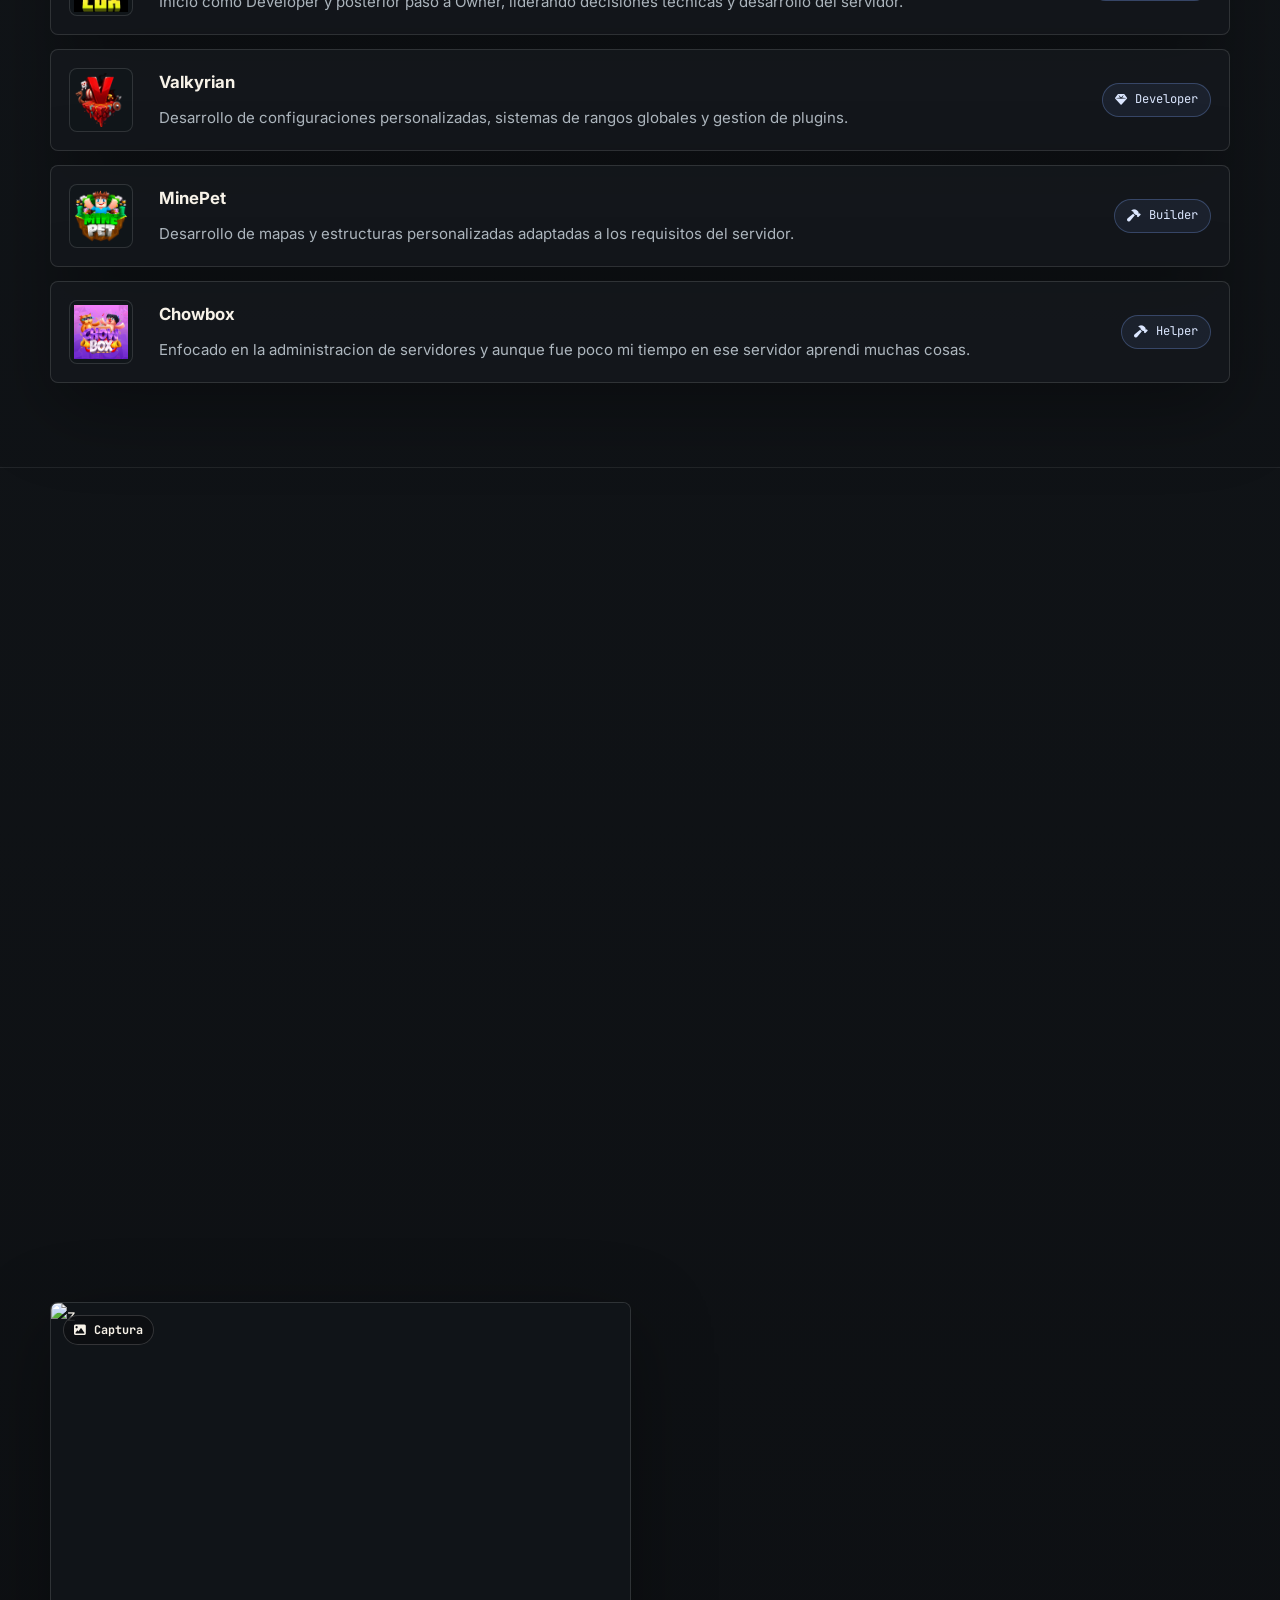
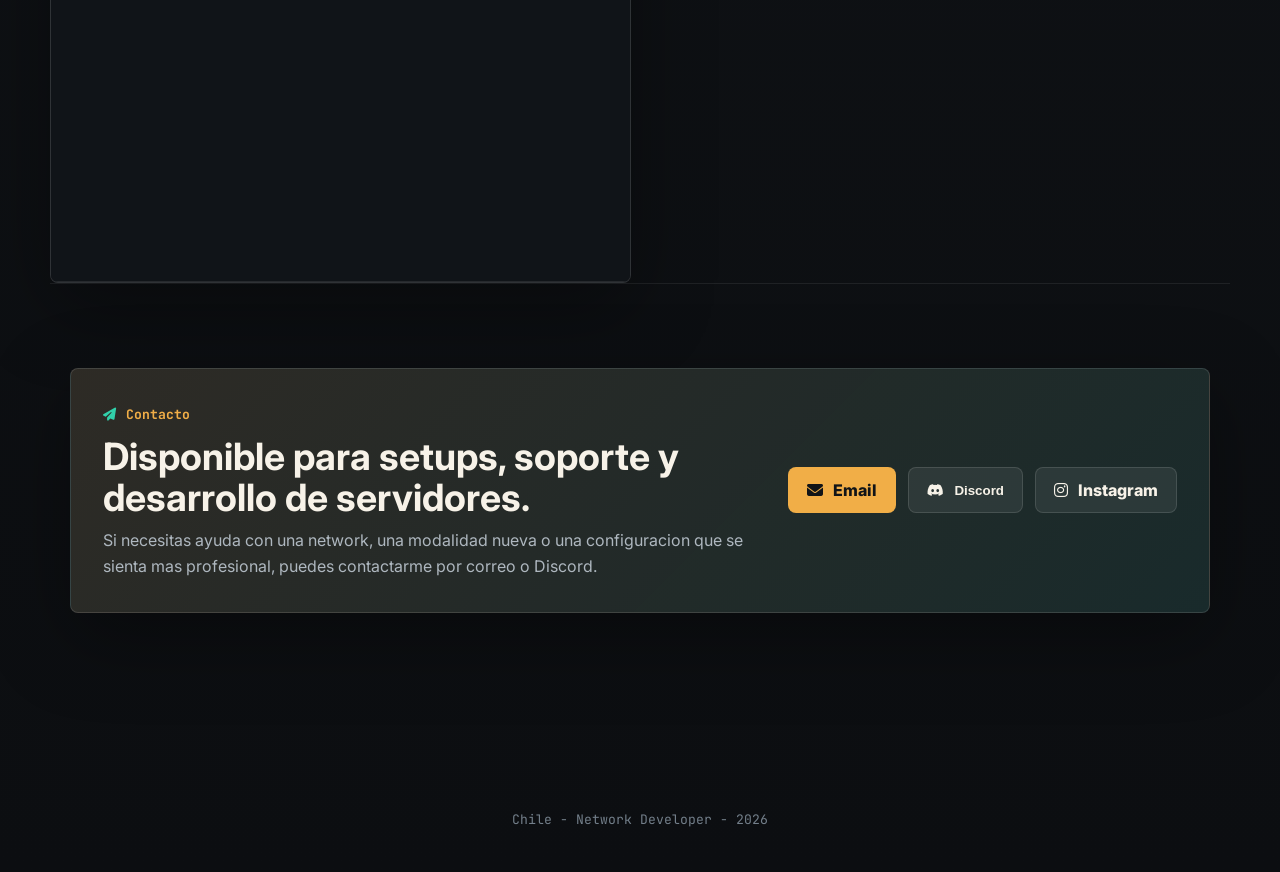
==== commit ceaecb0d: "Add files via upload" ====
--- a/index.html
+++ b/index.html
@@ -3,189 +3,1281 @@
 <head>
     <meta charset="UTF-8">
     <meta name="viewport" content="width=device-width, initial-scale=1.0">
-    <title>Portafolio | (kavaxpii)</title>
-    <link href="https://fonts.googleapis.com/css2?family=Fira+Code:wght@400;600&family=Inter:wght@300;400;600;700&display=swap" rel="stylesheet">
+    <meta name="description" content="Portafolio de kavaxpi, creador de plugins y Network Developer para servidores Minecraft.">
+    <title>Portafolio | kavaxpi</title>
+    <link rel="preconnect" href="https://fonts.googleapis.com">
+    <link rel="preconnect" href="https://fonts.gstatic.com" crossorigin>
+    <link href="https://fonts.googleapis.com/css2?family=Inter:wght@400;500;600;700;800;900&family=JetBrains+Mono:wght@400;600;700&display=swap" rel="stylesheet">
+    <link rel="stylesheet" href="https://cdnjs.cloudflare.com/ajax/libs/font-awesome/6.7.2/css/all.min.css">
+    <script>document.documentElement.classList.add('js');</script>
     <style>
         :root {
-                --bg: #071428; /* fondo oscuro profesional */
-                --card: #0e1b26; /* tarjeta oscura */
-                --accent: #4fb0ff; /* acento azul suave */
-                --primario: #4fb0ff;
-                --muted: #9fb3c8; /* texto secundario */
-                --text: #e6f0f8; /* texto principal claro */
-                --texto-gris: #9fb3c8; /* compatibilidad con inline small */
-                --border: rgba(255,255,255,0.04);
-                --glass: rgba(255,255,255,0.02);
+            --bg: #0c0e11;
+            --bg-soft: #12161a;
+            --panel: rgba(20, 24, 28, 0.86);
+            --panel-strong: #171c21;
+            --line: rgba(255, 255, 255, 0.12);
+            --line-strong: rgba(255, 255, 255, 0.2);
+            --text: #f7f2e8;
+            --muted: #aeb7bf;
+            --dim: #737f8a;
+            --accent: #f1ae47;
+            --accent-2: #31d0aa;
+            --accent-3: #83a8ff;
+            --shadow: 0 24px 80px rgba(0, 0, 0, 0.34);
+            --radius: 8px;
+            --max: 1180px;
+        }
+
+        * {
+            box-sizing: border-box;
+            letter-spacing: 0;
+        }
+
+        html {
+            scroll-behavior: smooth;
+            scroll-padding-top: 88px;
+        }
+
+        body {
+            margin: 0;
+            color: var(--text);
+            background:
+                linear-gradient(180deg, rgba(12, 14, 17, 0.98), rgba(18, 22, 26, 0.96) 44%, #0c0e11 100%),
+                var(--bg);
+            font-family: "Inter", system-ui, sans-serif;
+            line-height: 1.6;
+            overflow-x: hidden;
+        }
+
+        body::before {
+            content: "";
+            position: fixed;
+            inset: 0;
+            z-index: -2;
+            background-image:
+                linear-gradient(rgba(255, 255, 255, 0.045) 1px, transparent 1px),
+                linear-gradient(90deg, rgba(255, 255, 255, 0.035) 1px, transparent 1px);
+            background-size: 72px 72px;
+            mask-image: linear-gradient(to bottom, rgba(0, 0, 0, 0.5), transparent 78%);
+            pointer-events: none;
+        }
+
+        body::after {
+            content: "";
+            position: fixed;
+            inset: 0;
+            z-index: -1;
+            background:
+                linear-gradient(120deg, rgba(49, 208, 170, 0.08), transparent 30%),
+                linear-gradient(300deg, rgba(241, 174, 71, 0.08), transparent 34%);
+            pointer-events: none;
+        }
+
+        a {
+            color: inherit;
+        }
+
+        img {
+            max-width: 100%;
+            display: block;
+        }
+
+        .wrap {
+            width: min(var(--max), calc(100% - 40px));
+            margin: 0 auto;
+        }
+
+        .site-nav {
+            position: fixed;
+            inset: 0 0 auto;
+            z-index: 50;
+            border-bottom: 1px solid rgba(255, 255, 255, 0.1);
+            background: rgba(12, 14, 17, 0.78);
+            backdrop-filter: blur(20px) saturate(1.3);
+        }
+
+        .nav-inner {
+            height: 72px;
+            display: flex;
+            align-items: center;
+            justify-content: space-between;
+            gap: 24px;
+        }
+
+        .brand {
+            display: inline-flex;
+            align-items: center;
+            gap: 10px;
+            color: var(--text);
+            font-family: "JetBrains Mono", monospace;
+            font-weight: 700;
+            text-decoration: none;
+            white-space: nowrap;
+        }
+
+        .brand-mark {
+            width: 34px;
+            height: 34px;
+            display: inline-grid;
+            place-items: center;
+            border: 1px solid rgba(241, 174, 71, 0.38);
+            border-radius: var(--radius);
+            color: var(--accent);
+            background: rgba(241, 174, 71, 0.08);
+        }
+
+        .nav-links {
+            display: flex;
+            align-items: center;
+            gap: 10px;
+        }
+
+        .nav-links a {
+            display: inline-flex;
+            align-items: center;
+            gap: 8px;
+            padding: 10px 12px;
+            border-radius: var(--radius);
+            color: var(--muted);
+            font-size: 0.9rem;
+            font-weight: 700;
+            text-decoration: none;
+            transition: color 0.2s ease, background 0.2s ease;
+        }
+
+        .nav-links a:hover,
+        .nav-links a:focus-visible {
+            color: var(--text);
+            background: rgba(255, 255, 255, 0.08);
+            outline: none;
+        }
+
+        .menu-toggle {
+            width: 42px;
+            height: 42px;
+            display: none;
+            place-items: center;
+            border: 1px solid var(--line);
+            border-radius: var(--radius);
+            color: var(--text);
+            background: rgba(255, 255, 255, 0.06);
+            cursor: pointer;
+        }
+
+        .hero {
+            min-height: 78vh;
+            display: flex;
+            align-items: flex-end;
+            padding: 112px 0 42px;
+            position: relative;
+            background-image:
+                linear-gradient(90deg, rgba(9, 11, 14, 0.96) 0%, rgba(9, 11, 14, 0.84) 44%, rgba(9, 11, 14, 0.46) 100%),
+                linear-gradient(0deg, #0c0e11 0%, rgba(12, 14, 17, 0) 34%),
+                url("img/imagen.png");
+            background-size: cover;
+            background-position: center;
+            overflow: hidden;
+        }
+
+        .hero::after {
+            content: "";
+            position: absolute;
+            inset: auto 0 0;
+            height: 1px;
+            background: linear-gradient(90deg, transparent, rgba(241, 174, 71, 0.5), rgba(49, 208, 170, 0.36), transparent);
+        }
+
+        .hero-content {
+            position: relative;
+            z-index: 1;
+            max-width: 760px;
+        }
+
+        .eyebrow {
+            display: inline-flex;
+            align-items: center;
+            gap: 10px;
+            color: var(--accent);
+            font-family: "JetBrains Mono", monospace;
+            font-size: 0.82rem;
+            font-weight: 700;
+            margin-bottom: 18px;
+        }
+
+        .eyebrow::before {
+            content: "";
+            width: 34px;
+            height: 1px;
+            background: currentColor;
+        }
+
+        h1,
+        h2,
+        h3,
+        p {
+            margin-top: 0;
+        }
+
+        h1 {
+            margin-bottom: 22px;
+            font-size: 3.05rem;
+            line-height: 0.96;
+            font-weight: 900;
+        }
+
+        .hero-name {
+            color: var(--accent-2);
+        }
+
+        .hero-text {
+            max-width: 650px;
+            color: var(--muted);
+            font-size: 1.05rem;
+            margin-bottom: 28px;
+        }
+
+        .hero-actions,
+        .contact-actions {
+            display: flex;
+            flex-wrap: wrap;
+            gap: 12px;
+        }
+
+        .btn {
+            min-height: 46px;
+            display: inline-flex;
+            align-items: center;
+            justify-content: center;
+            gap: 10px;
+            border: 1px solid transparent;
+            border-radius: var(--radius);
+            padding: 0 18px;
+            color: #111417;
+            background: var(--accent);
+            font-weight: 800;
+            text-decoration: none;
+            cursor: pointer;
+            transition: transform 0.2s ease, box-shadow 0.2s ease, border-color 0.2s ease, background 0.2s ease;
+        }
+
+        .btn:hover,
+        .btn:focus-visible {
+            transform: translateY(-2px);
+            box-shadow: 0 16px 35px rgba(241, 174, 71, 0.22);
+            outline: none;
+        }
+
+        .btn.secondary {
+            color: var(--text);
+            background: rgba(255, 255, 255, 0.07);
+            border-color: var(--line);
+        }
+
+        .btn.secondary:hover,
+        .btn.secondary:focus-visible {
+            border-color: rgba(49, 208, 170, 0.5);
+            box-shadow: 0 16px 35px rgba(49, 208, 170, 0.12);
+        }
+
+        .hero-meta {
+            display: grid;
+            grid-template-columns: repeat(3, minmax(0, 1fr));
+            gap: 14px;
+            width: min(760px, 100%);
+            margin-top: 30px;
+        }
+
+        .metric {
+            padding: 14px;
+            border: 1px solid var(--line);
+            border-radius: var(--radius);
+            background: rgba(12, 14, 17, 0.48);
+            backdrop-filter: blur(12px);
+        }
+
+        .metric strong {
+            display: block;
+            color: var(--text);
+            font-family: "JetBrains Mono", monospace;
+            font-size: 1.55rem;
+            line-height: 1.1;
+        }
+
+        .metric span {
+            display: block;
+            color: var(--muted);
+            font-size: 0.82rem;
+            margin-top: 6px;
+        }
+
+        .section {
+            padding: 84px 0;
+            border-top: 1px solid rgba(255, 255, 255, 0.08);
+        }
+
+        .section-head {
+            display: grid;
+            grid-template-columns: minmax(0, 0.8fr) minmax(0, 1fr);
+            gap: 32px;
+            align-items: end;
+            margin-bottom: 34px;
+        }
+
+        .section-label {
+            display: inline-flex;
+            align-items: center;
+            gap: 10px;
+            color: var(--accent);
+            font-family: "JetBrains Mono", monospace;
+            font-size: 0.82rem;
+            font-weight: 700;
+            margin-bottom: 12px;
+        }
+
+        .section-label i {
+            color: var(--accent-2);
+        }
+
+        .section h2 {
+            color: var(--text);
+            font-size: 2.35rem;
+            line-height: 1.08;
+            margin-bottom: 0;
+        }
+
+        .section-intro {
+            color: var(--muted);
+            margin-bottom: 0;
+        }
+
+        .profile-grid,
+        .skills-grid {
+            display: grid;
+            grid-template-columns: repeat(3, minmax(0, 1fr));
+            gap: 18px;
+        }
+
+        .profile-card,
+        .skill-card,
+        .work-card,
+        .review-card,
+        .experience-card {
+            border: 1px solid var(--line);
+            border-radius: var(--radius);
+            background: var(--panel);
+            box-shadow: var(--shadow);
+        }
+
+        .profile-card,
+        .skill-card {
+            padding: 22px;
+            min-height: 224px;
+            transition: transform 0.22s ease, border-color 0.22s ease, background 0.22s ease;
+        }
+
+        .profile-card:hover,
+        .skill-card:hover,
+        .work-card:hover,
+        .review-card:hover,
+        .experience-card:hover {
+            transform: translateY(-4px);
+            border-color: rgba(241, 174, 71, 0.38);
+            background: rgba(25, 30, 35, 0.96);
+        }
+
+        .icon-box {
+            width: 44px;
+            height: 44px;
+            display: grid;
+            place-items: center;
+            border: 1px solid rgba(49, 208, 170, 0.26);
+            border-radius: var(--radius);
+            color: var(--accent-2);
+            background: rgba(49, 208, 170, 0.08);
+            margin-bottom: 18px;
+        }
+
+        .profile-card h3,
+        .skill-card h3,
+        .work-card h3,
+        .review-card h3,
+        .experience-card h3 {
+            font-size: 1.05rem;
+            margin-bottom: 10px;
+        }
+
+        .profile-card p,
+        .skill-card p,
+        .work-card p,
+        .review-card p,
+        .experience-card p {
+            color: var(--muted);
+            margin-bottom: 0;
+            font-size: 0.94rem;
+        }
+
+        .tag-row {
+            display: flex;
+            flex-wrap: wrap;
+            gap: 8px;
+            margin-top: 18px;
+        }
+
+        .tag {
+            display: inline-flex;
+            align-items: center;
+            min-height: 28px;
+            padding: 0 10px;
+            border: 1px solid rgba(255, 255, 255, 0.12);
+            border-radius: 999px;
+            color: #d9e7e2;
+            background: rgba(255, 255, 255, 0.055);
+            font-family: "JetBrains Mono", monospace;
+            font-size: 0.76rem;
+            white-space: nowrap;
+        }
+
+        .tag.hot {
+            border-color: rgba(241, 174, 71, 0.34);
+            color: #ffe0a8;
+            background: rgba(241, 174, 71, 0.08);
+        }
+
+        .showcase-grid {
+            display: grid;
+            grid-template-columns: 1.18fr 0.82fr;
+            gap: 18px;
+            align-items: start;
+        }
+
+        .work-grid,
+        .review-grid {
+            display: grid;
+            gap: 18px;
+        }
+
+        .work-grid {
+            grid-template-columns: repeat(2, minmax(0, 1fr));
+        }
+
+        .work-card,
+        .review-card {
+            overflow: hidden;
+            transition: transform 0.22s ease, border-color 0.22s ease, background 0.22s ease;
+        }
+
+        .work-card.featured {
+            grid-column: 1 / -1;
+        }
+
+        .work-media {
+            position: relative;
+            aspect-ratio: 16 / 9;
+            overflow: hidden;
+            background: #101418;
+            border-bottom: 1px solid rgba(255, 255, 255, 0.09);
+        }
+
+        .work-card:not(.featured) .work-media {
+            aspect-ratio: 1 / 1;
+        }
+
+        .work-media img {
+            width: 100%;
+            height: 100%;
+            object-fit: cover;
+            transition: transform 0.45s ease;
+        }
+
+        .work-card:hover .work-media img {
+            transform: scale(1.045);
+        }
+
+        .work-type {
+            position: absolute;
+            top: 12px;
+            left: 12px;
+            min-height: 30px;
+            display: inline-flex;
+            align-items: center;
+            gap: 8px;
+            padding: 0 10px;
+            border: 1px solid rgba(255, 255, 255, 0.16);
+            border-radius: 999px;
+            color: var(--text);
+            background: rgba(12, 14, 17, 0.76);
+            backdrop-filter: blur(10px);
+            font-family: "JetBrains Mono", monospace;
+            font-size: 0.74rem;
+            font-weight: 700;
+        }
+
+        .work-body,
+        .review-card {
+            padding: 18px;
+        }
+
+        .review-card {
+            min-height: 182px;
+        }
+
+        .review-stars {
+            display: flex;
+            gap: 4px;
+            color: var(--accent);
+            margin-bottom: 12px;
+        }
+
+        .review-author {
+            display: flex;
+            align-items: center;
+            justify-content: space-between;
+            gap: 12px;
+            margin-top: 18px;
+            color: var(--dim);
+            font-family: "JetBrains Mono", monospace;
+            font-size: 0.78rem;
+        }
+
+        .experience-list {
+            display: grid;
+            gap: 14px;
+        }
+
+        .experience-card {
+            display: grid;
+            grid-template-columns: 72px minmax(0, 1fr) auto;
+            gap: 18px;
+            align-items: center;
+            padding: 18px;
+            transition: transform 0.22s ease, border-color 0.22s ease, background 0.22s ease;
+        }
+
+        .server-logo {
+            width: 64px;
+            height: 64px;
+            display: grid;
+            place-items: center;
+            overflow: hidden;
+            border: 1px solid rgba(255, 255, 255, 0.13);
+            border-radius: var(--radius);
+            background: #11161a;
+            color: var(--accent);
+            font-family: "JetBrains Mono", monospace;
+            font-size: 0.68rem;
+            font-weight: 700;
+            text-align: center;
+            line-height: 1.1;
+        }
+
+        .server-logo img {
+            width: 100%;
+            height: 100%;
+            object-fit: contain;
+            padding: 4px;
+        }
+
+        .fallback {
+            display: none;
+        }
+
+        .experience-meta {
+            display: flex;
+            flex-direction: column;
+            align-items: flex-end;
+            gap: 8px;
+        }
+
+        .role,
+        .status {
+            display: inline-flex;
+            align-items: center;
+            gap: 8px;
+            min-height: 34px;
+            padding: 0 12px;
+            border: 1px solid rgba(131, 168, 255, 0.28);
+            border-radius: 999px;
+            color: #dce7ff;
+            background: rgba(131, 168, 255, 0.08);
+            font-family: "JetBrains Mono", monospace;
+            font-size: 0.76rem;
+            white-space: nowrap;
+        }
+
+        .status {
+            border-color: rgba(255, 255, 255, 0.14);
+            color: var(--text);
+            background: rgba(255, 255, 255, 0.06);
+        }
+
+        .status-active {
+            border-color: rgba(49, 208, 170, 0.34);
+            color: #c9fff2;
+            background: rgba(49, 208, 170, 0.1);
+        }
+
+        .status-inactive {
+            border-color: rgba(174, 183, 191, 0.28);
+            color: #d4dbe1;
+            background: rgba(174, 183, 191, 0.08);
+        }
+
+        .status-resign {
+            border-color: rgba(241, 174, 71, 0.34);
+            color: #ffe0a8;
+            background: rgba(241, 174, 71, 0.1);
+        }
+
+        .contact-band {
+            display: grid;
+            grid-template-columns: minmax(0, 1fr) auto;
+            gap: 28px;
+            align-items: center;
+            border: 1px solid var(--line);
+            border-radius: var(--radius);
+            padding: 32px;
+            background:
+                linear-gradient(135deg, rgba(241, 174, 71, 0.1), rgba(49, 208, 170, 0.08)),
+                var(--panel-strong);
+            box-shadow: var(--shadow);
+        }
+
+        .contact-band h2 {
+            margin-bottom: 10px;
+        }
+
+        .contact-band p {
+            color: var(--muted);
+            margin-bottom: 0;
+            max-width: 680px;
+        }
+
+        .toast {
+            position: fixed;
+            left: 50%;
+            bottom: 22px;
+            z-index: 80;
+            transform: translate(-50%, 18px);
+            padding: 12px 16px;
+            border: 1px solid rgba(49, 208, 170, 0.35);
+            border-radius: var(--radius);
+            color: var(--text);
+            background: rgba(13, 17, 20, 0.94);
+            box-shadow: var(--shadow);
+            opacity: 0;
+            pointer-events: none;
+            transition: opacity 0.2s ease, transform 0.2s ease;
+            font-weight: 700;
+        }
+
+        .toast.show {
+            opacity: 1;
+            transform: translate(-50%, 0);
+        }
+
+        footer {
+            padding: 28px 0 42px;
+            color: var(--dim);
+            font-family: "JetBrains Mono", monospace;
+            font-size: 0.82rem;
+            text-align: center;
+        }
+
+        .js .reveal {
+            opacity: 0;
+            transform: translateY(18px);
+            transition: opacity 0.55s ease, transform 0.55s ease;
+        }
+
+        .js .reveal.is-visible {
+            opacity: 1;
+            transform: translateY(0);
+        }
+
+        @media (min-width: 760px) {
+            h1 {
+                font-size: 5.2rem;
+            }
+        }
+
+        @media (min-width: 1120px) {
+            h1 {
+                font-size: 6.4rem;
+            }
+        }
+
+        @media (max-width: 920px) {
+            .section-head,
+            .showcase-grid,
+            .contact-band {
+                grid-template-columns: 1fr;
+            }
+
+            .profile-grid,
+            .skills-grid {
+                grid-template-columns: 1fr 1fr;
+            }
+
+            .contact-actions {
+                justify-content: flex-start;
+            }
+        }
+
+        @media (max-width: 760px) {
+            .wrap {
+                width: min(100% - 28px, var(--max));
+            }
+
+            .nav-inner {
+                height: 66px;
+            }
+
+            .menu-toggle {
+                display: inline-grid;
+            }
+
+            .nav-links {
+                position: fixed;
+                top: 78px;
+                left: 14px;
+                right: 14px;
+                display: grid;
+                gap: 6px;
+                padding: 10px;
+                border: 1px solid var(--line);
+                border-radius: var(--radius);
+                background: rgba(12, 14, 17, 0.96);
+                box-shadow: var(--shadow);
+                opacity: 0;
+                pointer-events: none;
+                transform: translateY(-8px);
+                transition: opacity 0.2s ease, transform 0.2s ease;
+            }
+
+            .nav-links.open {
+                opacity: 1;
+                pointer-events: auto;
+                transform: translateY(0);
+            }
+
+            .nav-links a {
+                min-height: 42px;
+            }
+
+            .hero {
+                min-height: 78vh;
+                padding: 96px 0 38px;
+                background-position: 62% center;
+            }
+
+            h1 {
+                font-size: 3rem;
+            }
+
+            .hero-text {
+                font-size: 1rem;
+            }
+
+            .hero-meta,
+            .profile-grid,
+            .skills-grid,
+            .work-grid {
+                grid-template-columns: 1fr;
+            }
+
+            .section {
+                padding: 64px 0;
+            }
+
+            .section h2 {
+                font-size: 2rem;
+            }
+
+            .experience-card {
+                grid-template-columns: 58px minmax(0, 1fr);
+                align-items: start;
+            }
+
+            .server-logo {
+                width: 56px;
+                height: 56px;
+            }
+
+            .experience-meta {
+                grid-column: 2;
+                align-items: flex-start;
+                justify-self: start;
+                margin-top: 2px;
+            }
+
+            .contact-band {
+                padding: 24px;
+            }
+
+            .contact-actions .btn,
+            .hero-actions .btn {
+                width: 100%;
+            }
+        }
+
+        @media (prefers-reduced-motion: reduce) {
+            *,
+            *::before,
+            *::after {
+                scroll-behavior: auto !important;
+                transition: none !important;
+                animation: none !important;
+            }
+        }
     </style>
 </head>
-        <link rel="stylesheet" href="css/estilos.css">
 <body>
-
-    <!-- canvas removed: matriz estilo hacker eliminado para diseño profesional -->
-
-    <nav class="top-nav" aria-label="Navegacion principal">
-        <a data-page-link='inicio' href='./'>Inicio</a>
-        <a data-page-link='trayectoria' href='./trayectoria/'>Trayectoria</a>
-        <a data-page-link='proyectos' href='./proyectos/'>Proyectos</a>
-        <a data-page-link='sobre-mi' href='./sobre_mi/'>Sobre mi</a>
-        <a data-page-link='contacto' href='./contacto/'>Contacto</a>
+    <nav class="site-nav" aria-label="Navegacion principal">
+        <div class="wrap nav-inner">
+            <a class="brand" href="#inicio" aria-label="Ir al inicio">
+                <span class="brand-mark"><i class="fa-solid fa-cube"></i></span>
+                <span>@kavaxpii</span>
+            </a>
+
+            <button class="menu-toggle" type="button" aria-label="Abrir menu" aria-controls="nav-links" aria-expanded="false">
+                <i class="fa-solid fa-bars"></i>
+            </button>
+
+            <div class="nav-links" id="nav-links">
+                <a href="#perfil"><i class="fa-solid fa-user-gear"></i> Perfil</a>
+                <a href="#habilidades"><i class="fa-solid fa-code"></i> Habilidades</a>
+                <a href="#trabajos"><i class="fa-solid fa-image"></i> Trabajos</a>
+                <a href="#experiencia"><i class="fa-solid fa-server"></i> Experiencia</a>
+                <a href="#contacto"><i class="fa-solid fa-paper-plane"></i> Contacto</a>
+            </div>
+        </div>
     </nav>
 
-    <div class="container">
-        <header class="hero card">
-            <div class="brand">
-                <div class="logo">K</div>
-                <div>
-                    <h1 class="title">kavaxpii</h1>
-                    <p class="sub">Creador de Plugins & Network Developer especializado en BoxPvP / Lobbys / Builds</p>
-                </div>
-            </div>
-
-            <div class="info-personal" style="margin-top:12px">
-                <span class="dato">LOC: Chile</span>
-                <span class="dato">MC: kavaxpii</span>
-                <span class="dato">DC: kavaxpii</span>
-                <a href="mailto:jeicobyamil8@gmail.com" class="dato">jeicobyamil8@gmail.com</a>
-            </div>
-        </header>
-
-        <section id="about" class="seccion">
-            <h2>./Sobre_mi</h2>
-            <p>Ejecutando perfil profesional... Soy un desarrollador y staff con amplia experiencia en redes de Minecraft. Mi especialidad es la creación y optimización de entornos <strong>BoxPvP</strong>, <strong>Lobbys</strong> y <strong>Rangos Globales/ Baneos Globales</strong>. Experto en <strong>configuración avanzada de redes</strong> (Bungee/Velocity) y desarrollo de soluciones técnicas bajo entornos de alta carga de usuarios.</p>
-        </section>
-
-        <section id="skills" class="seccion">
-            <h2>/Habilidades_Tecnicas</h2>
-            <div class="skills-grid">
-                <div>
-                    <h4 style="color: var(--primario); font-size: 0.8rem;">[ESPECIALIDAD_MODAL]</h4>
-                    <span class="tag">BoxPvP</span> <span class="tag">Lobbys</span> <span class="tag">fullpvp</span>
-                </div>
-                <div>
-                    <h4 style="color: var(--primario); font-size: 0.8rem;">[PLUGINS_DEV_CONFIG]</h4>
-                    <span class="tag">DeluxeHub</span> <span class="tag">Akropolis</span> <span class="tag">ItemExecutable</span> <span class="tag">LuckPerms</span> <span class="tag">TAB</span> <span class="tag">Skript</span> <span class="tag">(Todos)</span>
-                </div>
-                <div>
-                    <h4 style="color: var(--primario); font-size: 0.8rem;">[NETWORK_INFRA]</h4>
-                    <span class="tag">Velocity</span> <span class="tag">BungeeCord</span> <span class="tag">Paper/Purpur</span> <span class="tag">DNS/SRV Config</span>
-                </div>
-                <div>
-                    <h4 style="color: var(--primario); font-size: 0.8rem;">[LANGUAGES]</h4>
-                    <span class="tag">Java</span> <span class="tag">Python</span> <span class="tag">HTML</span> <span class="tag">CSS</span> <span class="tag">Node.js</span>
+    <main id="inicio">
+        <section class="hero">
+            <div class="wrap">
+                <div class="hero-content">
+                    <span class="eyebrow"><i class="fa-solid fa-terminal"></i>Developer Minecraft</span>
+                    <h1>Hola, soy <span class="hero-name">kavaxpi</span></h1>
+                    <p class="hero-text">
+                        Creo, configuro y optimizo servidores Minecraft con enfoque en BoxPvP, lobbies,
+                        rangos globales y configuraciones unicas para comunidades activas.
+                    </p>
+
+                    <div class="hero-actions">
+                        <a class="btn" href="mailto:jeicobyamil8@gmail.com">
+                            <i class="fa-solid fa-envelope"></i>
+                            Contactar
+                        </a>
+                        <a class="btn secondary" href="#experiencia">
+                            <i class="fa-solid fa-layer-group"></i>
+                            Ver experiencia
+                        </a>
+                    </div>
+
+                    <div class="hero-meta" aria-label="Resumen profesional">
+                        <div class="metric">
+                            <strong>8+</strong>
+                            <span>servidores y redes</span>
+                        </div>
+                        <div class="metric">
+                            <strong>200+</strong>
+                            <span>sanciones gestionadas</span>
+                        </div>
+                        <div class="metric">
+                            <strong>MC: ibykava</strong>
+                            <span>Cuenta premium</span>
+                        </div>
+                    </div>
                 </div>
             </div>
         </section>
 
-        <section id="trayectoria" class="seccion">
-            <h2>./Experiencia_Detallada</h2>
-
-            <div class="career-timeline">
-            <article class="historia-item career-point" data-timeline-node>
-                <span class="career-dot" aria-hidden="true"></span>
-                <img src="img/Mineblash.png" alt="Mineblash" class="server-img" onerror="this.style.display='none'; this.nextElementSibling.style.display='flex'">
-                <div class="no-img-placeholder" style="display:none">MINE<br>BLASH</div>
-                <div class="contenido-exp">
-                    <h3>Mineblash</h3>
-                    <span class="puesto">Status: Dev & Founder (Ex-staff)</span>
-                    <p class="descripcion">Entré como socio fundador apoyando en la parte económica y técnica (configs). A día de hoy sigo manteniendo el servidor como Developer principal.</p>
+        <section class="section" id="perfil">
+            <div class="wrap">
+                <div class="section-head reveal">
+                    <div>
+                        <span class="section-label"><i class="fa-solid fa-id-badge"></i> Perfil</span>
+                        <h2>Un perfil tecnico para servidores con jugadores reales.</h2>
+                    </div>
+                    <p class="section-intro">
+                        Soy desarrollador y staff con experiencia en redes Minecraft. Mi foco esta en
+                        construir modalidades claras, mantener plugins bien configurados y resolver
+                        problemas tecnicos sin romper la experiencia del jugador.
+                    </p>
+                </div>
+
+                <div class="profile-grid">
+                    <article class="profile-card reveal">
+                        <div class="icon-box"><i class="fa-solid fa-screwdriver-wrench"></i></div>
+                        <h3>Configuracion avanzada</h3>
+                        <p>Trabajo con permisos, menus, tablist, sistemas de lobby, items ejecutables y setups pensados para produccion.</p>
+                    </article>
+
+                    <article class="profile-card reveal">
+                        <div class="icon-box"><i class="fa-solid fa-diagram-project"></i></div>
+                        <h3>Redes multi-servidor</h3>
+                        <p>Implemento bases con Velocity o BungeeCord, Paper/Purpur y configuraciones DNS/SRV para conexiones estables.</p>
+                    </article>
+
+                    <article class="profile-card reveal">
+                        <div class="icon-box"><i class="fa-solid fa-shield-halved"></i></div>
+                        <h3>Staff y operaciones</h3>
+                        <p>Apoyo en moderacion, gestion de sanciones, revision de bugs y soporte tecnico para equipos de administracion.</p>
+                    </article>
+                </div>
+            </div>
+        </section>
+
+        <section class="section" id="habilidades">
+            <div class="wrap">
+                <div class="section-head reveal">
+                    <div>
+                        <span class="section-label"><i class="fa-solid fa-code"></i> Habilidades</span>
+                        <h2>Staff/Config enfocado en Minecraft, configuracion y automatizacion.</h2>
+                    </div>
+                    <p class="section-intro">
+                        La idea no es llenar una lista: es mostrar donde puedo aportar de forma directa
+                        dentro de un servidor o network.
+                    </p>
+                </div>
+
+                <div class="skills-grid">
+                    <article class="skill-card reveal">
+                        <div class="icon-box"><i class="fa-solid fa-fire-flame-curved"></i></div>
+                        <h3>Modalidades</h3>
+                        <p>Especialidad en modalidades competitivas y servidores de entrada rapida.</p>
+                        <div class="tag-row">
+                            <span class="tag hot">BoxPvP</span>
+                            <span class="tag">Lobbies</span>
+                            <span class="tag">FullPvP , Poco a poco pero se</span>
+                        </div>
+                    </article>
+
+                    <article class="skill-card reveal">
+                        <div class="icon-box"><i class="fa-solid fa-plug-circle-bolt"></i></div>
+                        <h3>Plugins y configs</h3>
+                        <p>Configuraciones limpias, mantenibles y listas para iterar con el equipo.</p>
+                        <div class="tag-row">
+                            <span class="tag hot">LuckPerms</span>
+                            <span class="tag">DeluxeHub</span>
+                            <span class="tag">TAB</span>
+                            <span class="tag">Skript</span>
+                            <span class="tag">ItemExecutable</span>
+                            <span class="tag">Akropolis</span>
+                        </div>
+                    </article>
+
+                    <article class="skill-card reveal">
+                        <div class="icon-box"><i class="fa-solid fa-network-wired"></i></div>
+                        <h3>Infraestructura</h3>
+                        <p>Preparacion tecnica para redes con multiples servidores y rutas de conexion.</p>
+                        <div class="tag-row">
+                            <span class="tag hot">Velocity</span>
+                            <span class="tag">BungeeCord</span>
+                            <span class="tag">Paper/Purpur</span>
+                            <span class="tag">DNS/SRV</span>
+                        </div>
+                    </article>
+
+                    <article class="skill-card reveal">
+                        <div class="icon-box"><i class="fa-solid fa-laptop-code"></i></div>
+                        <h3>Lenguajes</h3>
+                        <p>Base tecnica para crear herramientas, paginas y automatizaciones de soporte.</p>
+                        <div class="tag-row">
+                            <span class="tag hot">Java</span>
+                            <span class="tag">Python</span>
+                            <span class="tag">HTML</span>
+                            <span class="tag">CSS</span>
+                            <span class="tag">Node.js</span>
+                        </div>
+                    </article>
+
+                    <article class="skill-card reveal">
+                        <div class="icon-box"><i class="fa-solid fa-clipboard-check"></i></div>
+                        <h3>Soporte tecnico</h3>
+                        <p>Seguimiento de tickets, pruebas de bugs, revision de permisos y control de calidad.</p>
+                        <div class="tag-row">
+                            <span class="tag">Tickets</span>
+                            <span class="tag">Tester</span>
+                            <span class="tag">Moderacion</span>
+                        </div>
+                    </article>
+
+                    <article class="skill-card reveal">
+                        <div class="icon-box"><i class="fa-solid fa-map"></i></div>
+                        <h3>Builds y mapas</h3>
+                        <p>Diseño y creación de estructuras, mapas de boxpvp y mas.</p>
+                        <div class="tag-row">
+                            <span class="tag">Spawn</span>
+                            <span class="tag">Zonas PvP</span>
+                            <span class="tag">Mapas</span>
+                        </div>
+                    </article>
+                </div>
+            </div>
+        </section>
+
+        <section class="section" id="experiencia">
+            <div class="wrap">
+                <div class="section-head reveal">
+                    <div>
+                        <span class="section-label"><i class="fa-solid fa-server"></i> Experiencia</span>
+                        <h2>Servidores donde he trabajado o colaborado.</h2>
+                    </div>
+                    <p class="section-intro">
+                        Resumen de proyectos, roles y responsabilidades. Reescrito con tono profesional
+                        para que funcione mejor como portafolio publico.
+                    </p>
+                </div>
+
+                <div class="experience-list">
+                    <article class="experience-card reveal">
+                        <div class="server-logo">
+                            <img src="img/Mineblash.png" alt="Mineblash" loading="lazy" onerror="this.style.display='none'; this.nextElementSibling.style.display='grid';">
+                            <span class="fallback">MINE<br>BLASH</span>
+                        </div>
+                        <div>
+                            <h3>Mineblash</h3>
+                            <p>Socio fundador con apoyo economico y tecnico. Actualmente mantengo configuraciones y desarrollo como Developer principal.</p>
+                        </div>
+                        <span class="role"><i class="fa-solid fa-crown"></i> Dev &amp; Founder</span>
+                    </article>
+
+                    <article class="experience-card reveal">
+                        <div class="server-logo">
+                            <img src="img/pringle.png" alt="Pringlercraft" loading="lazy" onerror="this.style.display='none'; this.nextElementSibling.style.display='grid';">
+                            <span class="fallback">PRING</span>
+                        </div>
+                        <div>
+                            <h3>Pringlercraft</h3>
+                            <p>Gestion de configuraciones, soporte a tickets tecnicos y mejoras continuas despues de una evaluacion de portafolio.</p>
+                        </div>
+                        <span class="role"><i class="fa-solid fa-code"></i> Developer</span>
+                    </article>
+
+                    <article class="experience-card reveal">
+                        <div class="server-logo">
+                            <img src="img/keni.png" alt="Kenibox" loading="lazy" onerror="this.style.display='none'; this.nextElementSibling.style.display='grid';">
+                            <span class="fallback">KENI</span>
+                        </div>
+                        <div>
+                            <h3>Kenibox</h3>
+                            <p>Ascenso de Helper a Administrador. Gestion de sanciones, revision de apelaciones y apoyo en nuevas modalidades.</p>
+                        </div>
+                        <span class="role"><i class="fa-solid fa-shield-halved"></i> Admin</span>
+                    </article>
+
+                    <article class="experience-card reveal">
+                        <div class="server-logo">
+                            <img src="img/nexu.webp" alt="NexusMC" loading="lazy" onerror="this.style.display='none'; this.nextElementSibling.style.display='grid';">
+                            <span class="fallback">NEXUS</span>
+                        </div>
+                        <div>
+                            <h3>NexusMC</h3>
+                            <p>Correccion de bugs, creacion de selectores de modalidades y soporte tecnico constante para el equipo.</p>
+                        </div>
+                        <span class="role"><i class="fa-solid fa-wrench"></i> Developer</span>
+                    </article>
+
+                    <article class="experience-card reveal">
+                        <div class="server-logo">
+                            <span>NUBE<br>MC</span>
+                        </div>
+                        <div>
+                            <h3>NubeMC</h3>
+                            <p>Colaboracion tecnica en configuracion y mantenimiento. Experiencia finalizada por cambios de organizacion interna.</p>
+                        </div>
+                        <span class="role"><i class="fa-solid fa-sitemap"></i> Developer</span>
+                    </article>
+
+                    <article class="experience-card reveal">
+                        <div class="server-logo">
+                            <img src="img/memenight.png" alt="MineNight" loading="lazy" onerror="this.style.display='none'; this.nextElementSibling.style.display='grid';">
+                            <span class="fallback">NIGHT</span>
+                        </div>
+                        <div>
+                            <h3>MineNight</h3>
+                            <p>Tres meses de trabajo tecnico, configuraciones y apoyo operativo para mejorar estabilidad y experiencia del servidor.</p>
+                        </div>
+                        <span class="role"><i class="fa-solid fa-moon"></i> Developer</span>
+                    </article>
+
+                    <article class="experience-card reveal">
+                        <div class="server-logo">
+                            <img src="img/minelux.png" alt="Minelux" loading="lazy" onerror="this.style.display='none'; this.nextElementSibling.style.display='grid';">
+                            <span class="fallback">LUX</span>
+                        </div>
+                        <div>
+                            <h3>Minelux</h3>
+                            <p>Inicio como Developer y posterior paso a Owner, liderando decisiones tecnicas y desarrollo del servidor.</p>
+                        </div>
+                        <span class="role"><i class="fa-solid fa-user-tie"></i> Dev / Owner</span>
+                    </article>
+
+                    <article class="experience-card reveal">
+                        <div class="server-logo">
+                            <img src="img/valky.png" alt="Valkyrian" loading="lazy" onerror="this.style.display='none'; this.nextElementSibling.style.display='grid';">
+                            <span class="fallback">VALK</span>
+                        </div>
+                        <div>
+                            <h3>Valkyrian</h3>
+                            <p>Desarrollo de configuraciones personalizadas, sistemas de rangos globales y gestion de plugins.</p>
+                        </div>
+                        <span class="role"><i class="fa-solid fa-gem"></i> Developer</span>
+                    </article>
+
+                    <article class="experience-card reveal">
+                        <div class="server-logo">
+                            <img src="img/minepet.png" alt="MinePet" loading="lazy" onerror="this.style.display='none'; this.nextElementSibling.style.display='grid';">
+                            <span class="fallback">PET</span>
+                        </div>
+                        <div>
+                            <h3>MinePet</h3>
+                            <p>Desarrollo de mapas y estructuras personalizadas adaptadas a los requisitos del servidor.</p>
+                        </div>
+                        <span class="role"><i class="fa-solid fa-hammer"></i> Builder</span>
+                    </article>
+
+                    <article class="experience-card reveal">
+                        <div class="server-logo">
+                            <img src="img/chow.png" alt="Chowbox" loading="lazy" onerror="this.style.display='none'; this.nextElementSibling.style.display='grid';">
+                            <span class="fallback">CHOW</span>
+                        </div>
+                        <div>
+                            <h3>Chowbox</h3>
+                            <p>Enfocado en la administracion de servidores y aunque fue poco mi tiempo en ese servidor aprendi muchas cosas.</p>
+                        </div>
+                        <span class="role"><i class="fa-solid fa-hammer"></i> Helper</span>
+                    </article>
+                </div>
+            </div>
+        </section>
+
+        <section class="section" id="trabajos">
+            <div class="wrap">
+                <div class="section-head reveal">
+                    <div>
+                        <span class="section-label"><i class="fa-solid fa-image"></i> Trabajos</span>
+                        <h2>Algunos de mis trabajos y configuraciones.</h2>
+                    </div>
+                    <p class="section-intro">
+                        Capturas de pantalla de configuraciones, menus, tablist y sistemas que he desarrollado
+                        para servidores Minecraft.
+                    </p>
+                </div>
+
+            <div class="work-grid">
+            
+            <article class="work-card reveal">
+                <div class="work-media">
+                    <img src="img/trabajo.png" alt="Configuración de Servidor Minecraft 1" loading="lazy">
+                    <span class="work-type"><i class="fa-solid fa-image"></i> Captura</span>
                 </div>
             </article>
 
-            <article class="historia-item career-point" data-timeline-node>
-                <span class="career-dot" aria-hidden="true"></span>
-                <img src="img/pringle.png" alt="Pringler" class="server-img" onerror="this.style.display='none'; this.nextElementSibling.style.display='flex'">
-                <div class="no-img-placeholder" style="display:none">PRING</div>
-                <div class="contenido-exp">
-                    <h3>Pringlercraft</h3>
-                    <span class="puesto">Status: Developer (Ex-staff)</span>
-                    <p class="descripcion">Me aceptaron por mi capacidad técnica tras revisar mi portafolio. Actualmente gestiono las configuraciones y resuelvo tickets técnicos.</p>
+            <article class="work-card reveal">
+                <div class="work-media">
+                    <img src="img/trabajo2.png" alt="Configuración de Servidor Minecraft 2" loading="lazy">
+                    <span class="work-type"><i class="fa-solid fa-image"></i> Captura</span>
                 </div>
             </article>
 
-            <article class="historia-item career-point" data-timeline-node>
-                <span class="career-dot" aria-hidden="true"></span>
-                <img src="img/keni.png" alt="Kenibox" class="server-img" onerror="this.style.display='none'; this.nextElementSibling.style.display='flex'">
-                <div class="no-img-placeholder" style="display:none">KENI</div>
-                <div class="contenido-exp">
-                    <h3>Kenibox</h3>
-                    <span class="puesto">Status: Administrador (Ex-Staff)</span>
-                    <p class="descripcion">Ascenso meteórico de Helper a Admin. Realicé más de 1,432 baneos en 2 meses, encargándome de revisar sanciones y apoyar en nuevas modalidades.</p>
+            <article class="work-card reveal">
+                <div class="work-media">
+                    <img src="img/trabajo3.png" alt="z" loading="lazy">
+                    <span class="work-type"><i class="fa-solid fa-image"></i> Captura</span>
                 </div>
             </article>
 
-            <article class="historia-item career-point" data-timeline-node>
-                <span class="career-dot" aria-hidden="true"></span>
-                <img src="img/nexu.webp" alt="Nexusmc" class="server-img" onerror="this.style.display='none'; this.nextElementSibling.style.display='flex'">
-                <div class="no-img-placeholder" style="display:none">NEXUS</div>
-                <div class="contenido-exp">
-                    <h3>Nexusmc</h3>
-                    <span class="puesto">Status: Developer (Ex-staff)</span>
-                    <p class="descripcion">He ayudado trabajando en el arreglo de bugs y creación de selectores de modalidades. Aporto soluciones técnicas constantes al equipo.</p>
+        </div>
+
+        <section class="section" id="contacto">
+            <div class="wrap">
+                <div class="contact-band reveal">
+                    <div>
+                        <span class="section-label"><i class="fa-solid fa-paper-plane"></i> Contacto</span>
+                        <h2>Disponible para setups, soporte y desarrollo de servidores.</h2>
+                        <p>
+                            Si necesitas ayuda con una network, una modalidad nueva o una configuracion
+                            que se sienta mas profesional, puedes contactarme por correo o Discord.
+                        </p>
+                    </div>
+                    <div class="contact-actions">
+                        <a class="btn" href="mailto:jeicobyamil8@gmail.com">
+                            <i class="fa-solid fa-envelope"></i>
+                            Email
+                        </a>
+                        <button class="btn secondary" type="button" data-copy="kavaxpii">
+                            <i class="fa-brands fa-discord"></i>
+                            Discord
+                        </button>
+                        <a class="btn secondary" href="https://www.instagram.com/kavaxpi/" target="_blank" rel="noreferrer">
+                            <i class="fa-brands fa-instagram"></i>
+                            Instagram
+                        </a>
+                    </div>
                 </div>
-            </article>
-
-            <article class="historia-item career-point" data-timeline-node>
-                <span class="career-dot" aria-hidden="true"></span>
-                <div class="no-img-placeholder">NUBE<br>MC</div>
-                <div class="contenido-exp">
-                    <h3>NubeMc</h3>
-                    <span class="puesto">Status: Developer (Ex-staff)</span>
-                    <p class="descripcion">Salida voluntaria debido a mal ambiente laboral y falta de ética del fundador. Me sirvió como experiencia para aprender a proteger mi trabajo.</p>
-                </div>
-            </article>
-
-            <article class="historia-item career-point" data-timeline-node>
-                <span class="career-dot" aria-hidden="true"></span>
-                <img src="img/memenight.png" alt="MineNight" class="server-img" onerror="this.style.display='none'; this.nextElementSibling.style.display='flex'">
-                <div class="no-img-placeholder" style="display:none">NIGHT</div>
-                <div class="contenido-exp">
-                    <h3>MineNight</h3>
-                    <span class="puesto">Status: Developer (Ex-staff)</span>
-                    <p class="descripcion">3 meses de trabajo sólido en desarrollo técnico hasta una salida injustificada por parte del dueño. Mantengo el conocimiento adquirido en este tiempo.</p>
-                </div>
-            </article>
-
-            <article class="historia-item career-point" data-timeline-node>
-                <span class="career-dot" aria-hidden="true"></span>
-                <img src="img/minelux.png" alt="MineLux" class="server-img" onerror="this.style.display='none'; this.nextElementSibling.style.display='flex'">
-                <div class="no-img-placeholder" style="display:none">LUX</div>
-                <div class="contenido-exp">
-                    <h3>Minelux</h3>
-                    <span class="puesto">Status: Developer / Owner (Ex-staff)</span>
-                    <p class="descripcion">Comenze como Developer y me convertí en Owner. Aporté soluciones técnicas y lideré el desarrollo del servidor.</p>
-                </div>
-            </article>
-
-            <article class="historia-item career-point" data-timeline-node>
-                <span class="career-dot" aria-hidden="true"></span>
-                <img src="img/valky.png" alt="Valkyrian" class="server-img" onerror="this.style.display='none'; this.nextElementSibling.style.display='flex'">
-                <div class="no-img-placeholder" style="display:none">VALKYRIAN</div>
-                <div class="contenido-exp">
-                    <h3>Valkyrian</h3>
-                    <span class="puesto">Status: Developer </span>
-                    <p class="descripcion">Desarrollo de configuraciones personalizados para Valkyrian, incluyendo sistemas de rangos globales y gestión de plugins.</p>
-                </div>
-            </article>
-
-            <article class="historia-item career-point" data-timeline-node>
-                <span class="career-dot" aria-hidden="true"></span>
-                <img src="img/minepet.png" alt="MinePet" class="server-img" onerror="this.style.display='none'; this.nextElementSibling.style.display='flex'">
-                <div class="no-img-placeholder" style="display:none">MinePet</div>
-                <div class="contenido-exp">
-                <h3>MinePet</h3>
-                <span class="puesto">Status: Builder</span>
-                <p class="descripcion">Desarrollo de mapas y estructuras personalizadas, adaptadas completamente a los requisitos y preferencias del servidor.</p>
-    </div>
-</article>
             </div>
-
-        <footer>
-                Instagram: @Kavaxpi - 2026
-            </footer>
-
-        <script src="js/main.js" defer></script>
-    </div>
-
-    <!-- Matrix script removed -->
+        </section>
+    </main>
+
+    <footer>
+        <div class="wrap">Chile - Network Developer - 2026</div>
+    </footer>
+
+    <div class="toast" role="status" aria-live="polite" aria-atomic="true">Discord copiado: kavaxpii</div>
+
+    <script>
+        const menuButton = document.querySelector(".menu-toggle");
+        const navLinks = document.querySelector("#nav-links");
+
+        if (menuButton && navLinks) {
+            menuButton.addEventListener("click", () => {
+                const isOpen = navLinks.classList.toggle("open");
+                menuButton.setAttribute("aria-expanded", String(isOpen));
+                menuButton.innerHTML = isOpen
+                    ? '<i class="fa-solid fa-xmark"></i>'
+                    : '<i class="fa-solid fa-bars"></i>';
+            });
+
+            navLinks.querySelectorAll("a").forEach((link) => {
+                link.addEventListener("click", () => {
+                    navLinks.classList.remove("open");
+                    menuButton.setAttribute("aria-expanded", "false");
+                    menuButton.innerHTML = '<i class="fa-solid fa-bars"></i>';
+                });
+            });
+        }
+
+        const revealItems = document.querySelectorAll(".reveal");
+        const revealObserver = new IntersectionObserver((entries) => {
+            entries.forEach((entry) => {
+                if (entry.isIntersecting) {
+                    entry.target.classList.add("is-visible");
+                    revealObserver.unobserve(entry.target);
+                }
+            });
+        }, { threshold: 0.14 });
+
+        revealItems.forEach((item) => revealObserver.observe(item));
+
+        const toast = document.querySelector(".toast");
+        document.querySelectorAll("[data-copy]").forEach((button) => {
+            button.addEventListener("click", async () => {
+                const value = button.getAttribute("data-copy");
+                try {
+                    await navigator.clipboard.writeText(value);
+                    if (toast) {
+                        toast.classList.add("show");
+                        window.setTimeout(() => toast.classList.remove("show"), 2200);
+                    }
+                } catch (error) {
+                    window.location.href = "mailto:jeicobyamil8@gmail.com";
+                }
+            });
+        });
+    </script>
 </body>
-</html>+</html>
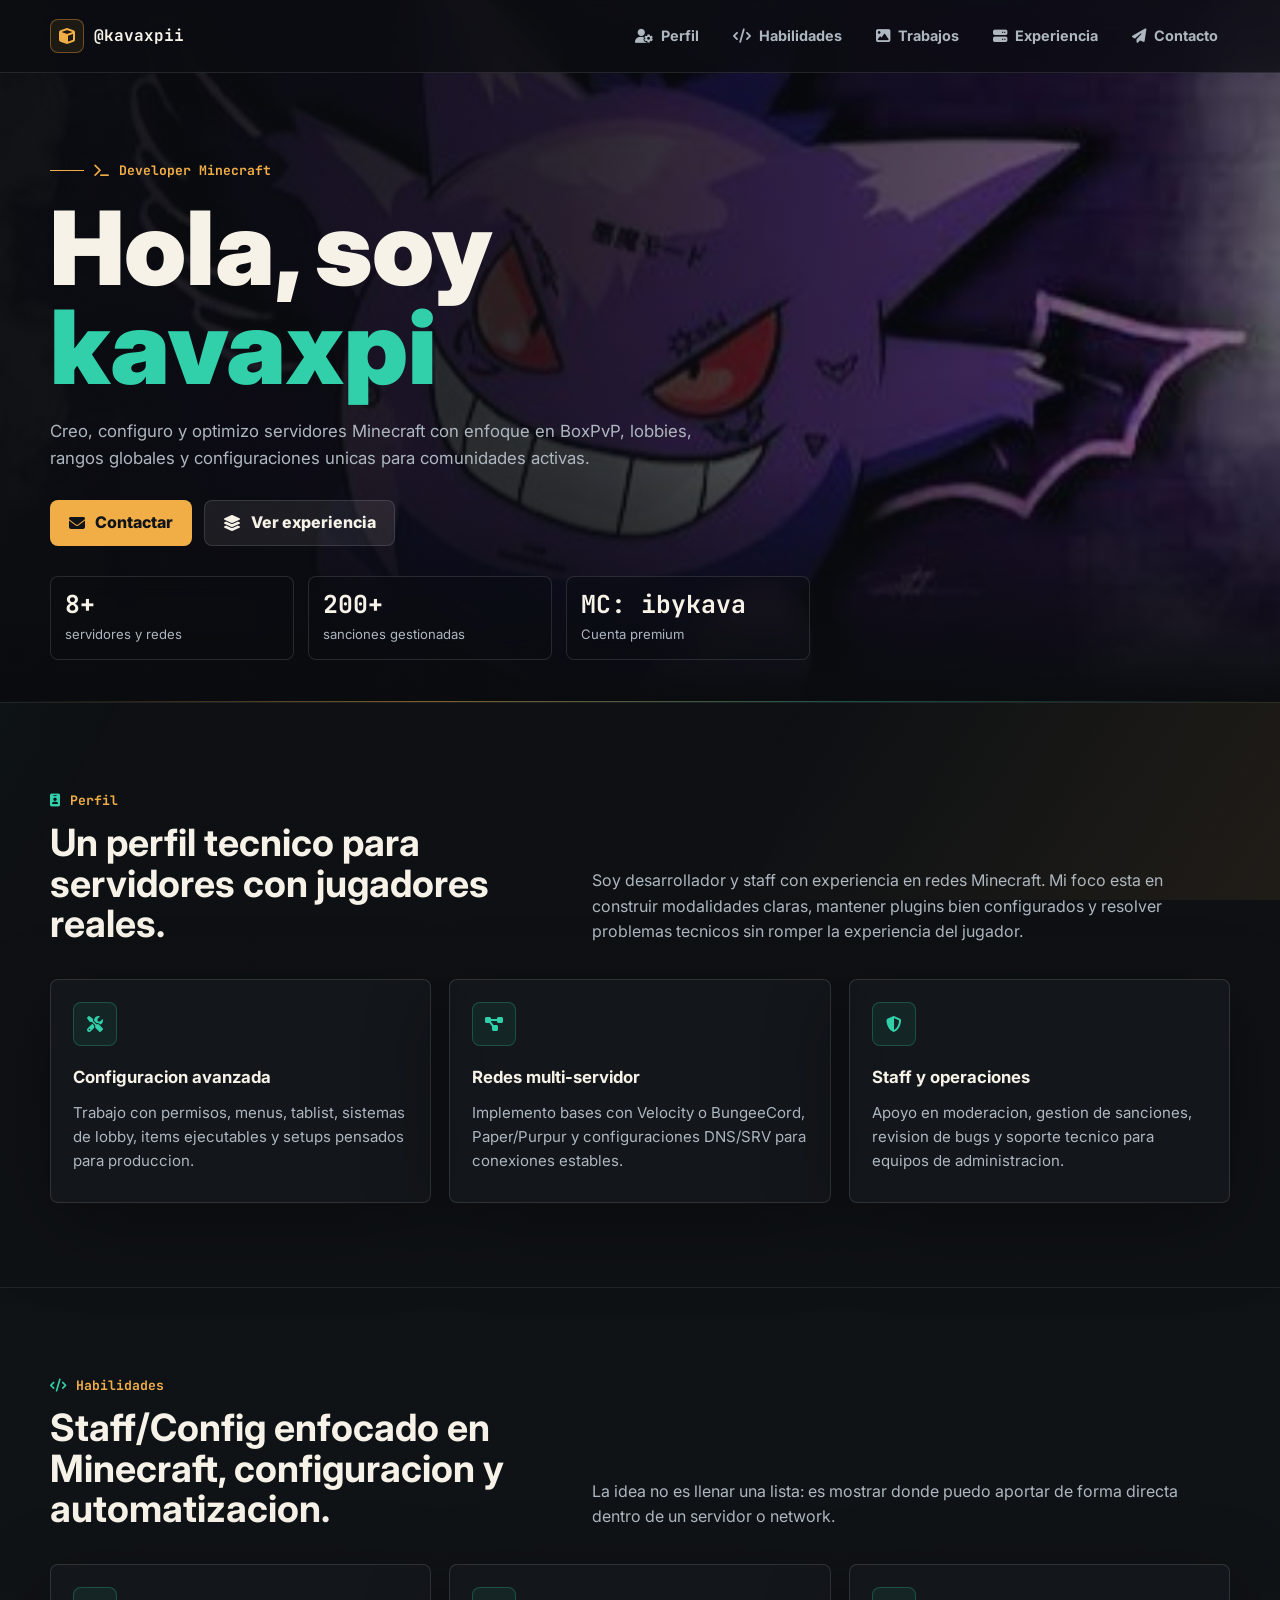
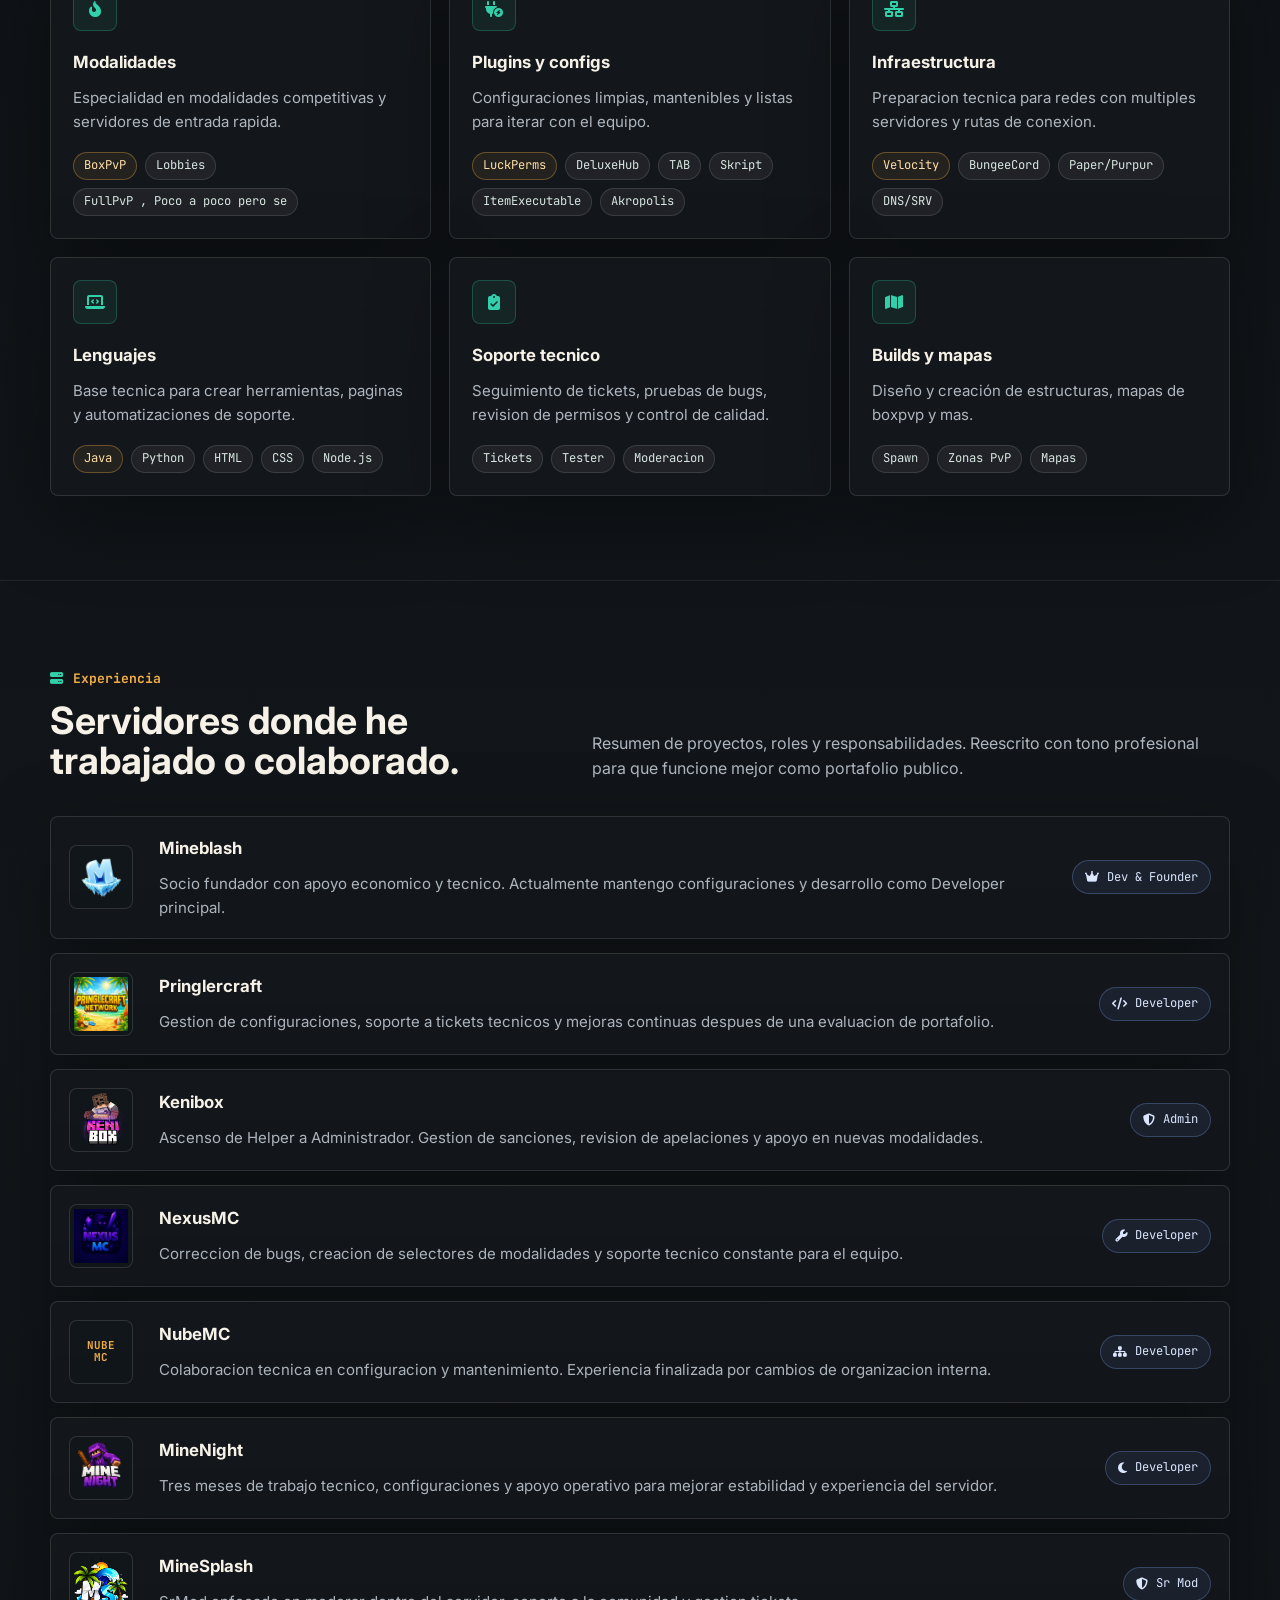
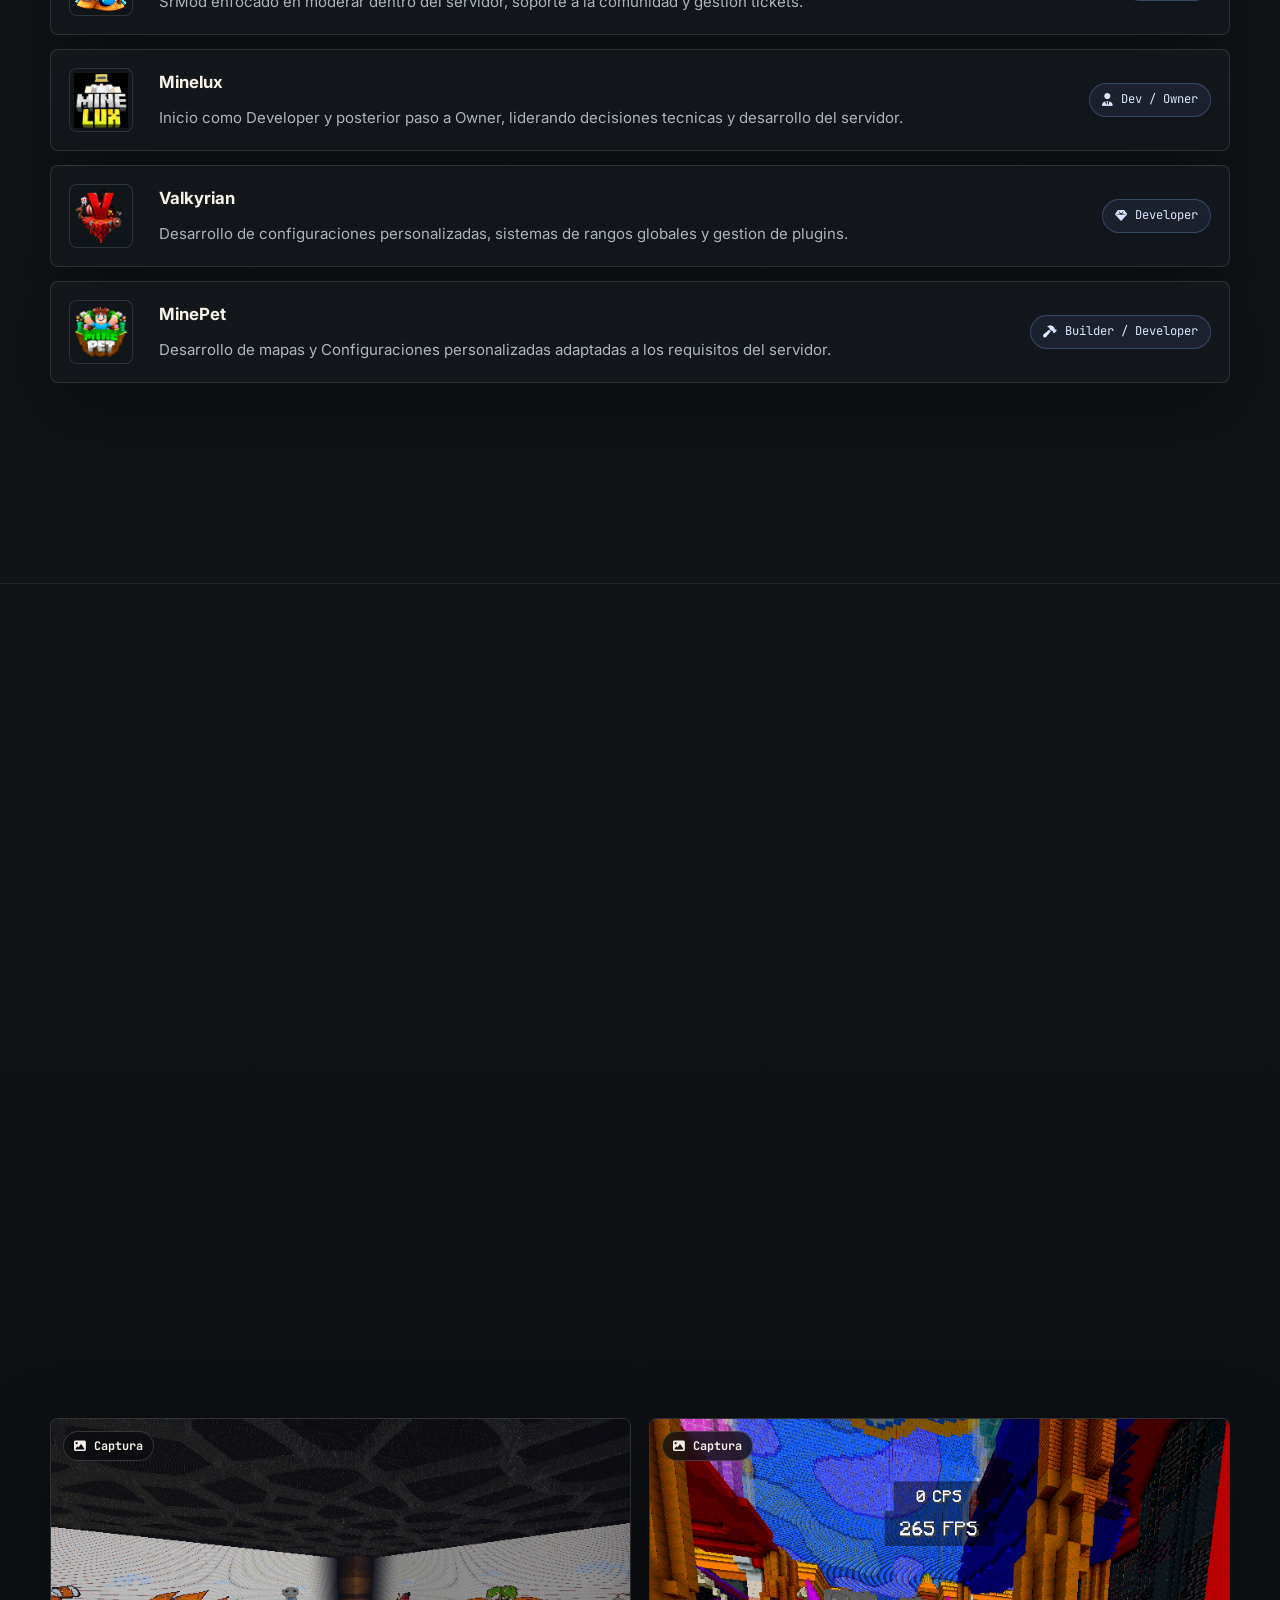
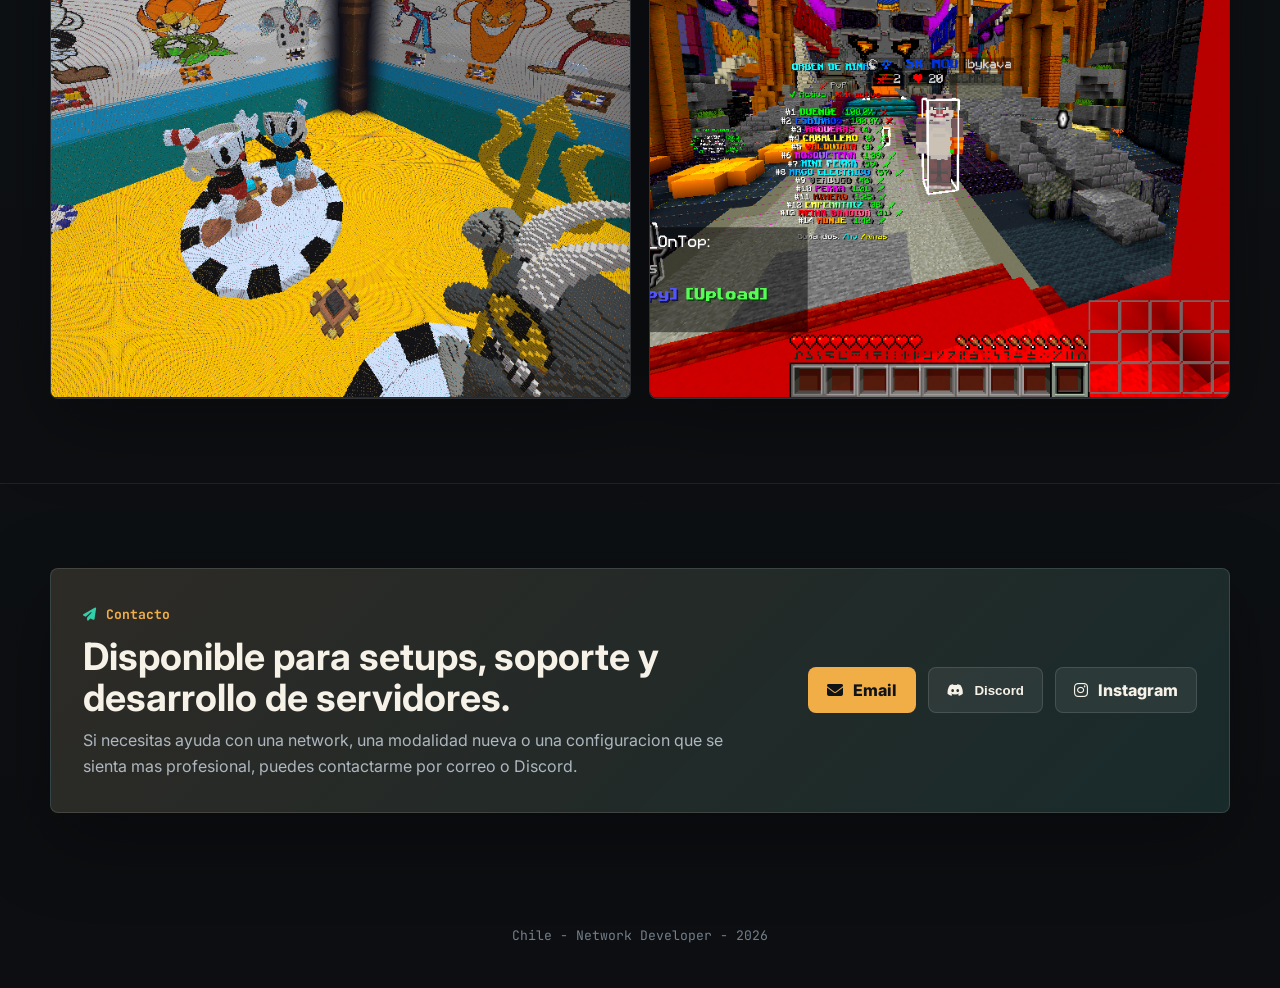
==== commit 8f58aa2a: "k" ====
--- a/index.html
+++ b/index.html
@@ -926,8 +926,6 @@
                         <h3>Staff y operaciones</h3>
                         <p>Apoyo en moderacion, gestion de sanciones, revision de bugs y soporte tecnico para equipos de administracion.</p>
                     </article>
-                </div>
-            </div>
         </section>
 
         <section class="section" id="habilidades">
@@ -1106,6 +1104,18 @@
 
                     <article class="experience-card reveal">
                         <div class="server-logo">
+                            <img src="img/minesplash.png" alt="MineSplash" loading="lazy" onerror="this.style.display='none'; this.nextElementSibling.style.display='grid';">
+                            <span class="fallback">SPLASH</span>
+                        </div>
+                        <div>
+                            <h3>MineSplash</h3>
+                            <p>SrMod enfocado en moderar dentro del servidor, soporte a la comunidad y gestion tickets.</p>
+                        </div>
+                        <span class="role"><i class="fa-solid fa-shield-halved"></i> Sr Mod</span>
+                    </article>
+
+                    <article class="experience-card reveal">
+                        <div class="server-logo">
                             <img src="img/minelux.png" alt="Minelux" loading="lazy" onerror="this.style.display='none'; this.nextElementSibling.style.display='grid';">
                             <span class="fallback">LUX</span>
                         </div>
@@ -1135,9 +1145,9 @@
                         </div>
                         <div>
                             <h3>MinePet</h3>
-                            <p>Desarrollo de mapas y estructuras personalizadas adaptadas a los requisitos del servidor.</p>
-                        </div>
-                        <span class="role"><i class="fa-solid fa-hammer"></i> Builder</span>
+                            <p>Desarrollo de mapas y Configuraciones personalizadas adaptadas a los requisitos del servidor.</p>
+                        </div>
+                        <span class="role"><i class="fa-solid fa-hammer"></i> Builder / Developer </span>
                     </article>
 
                     <article class="experience-card reveal">
@@ -1164,34 +1174,41 @@
                     </div>
                     <p class="section-intro">
                         Capturas de pantalla de configuraciones, menus, tablist y sistemas que he desarrollado
-                        para servidores Minecraft.
+                        para servidores Minecraft Y pruebas de que eh estado en esos servidores.
                     </p>
                 </div>
 
-            <div class="work-grid">
-            
-            <article class="work-card reveal">
-                <div class="work-media">
-                    <img src="img/trabajo.png" alt="Configuración de Servidor Minecraft 1" loading="lazy">
-                    <span class="work-type"><i class="fa-solid fa-image"></i> Captura</span>
+                <div class="work-grid">
+                    <article class="work-card reveal">
+                        <div class="work-media">
+                            <img src="img/trabajo.png" alt="Configuración de Servidor Minecraft 1" loading="lazy">
+                            <span class="work-type"><i class="fa-solid fa-image"></i> Captura</span>
+                        </div>
+                    </article>
+
+                    <article class="work-card reveal">
+                        <div class="work-media">
+                            <img src="img/trabajo2.png" alt="Configuración de Servidor Minecraft 2" loading="lazy">
+                            <span class="work-type"><i class="fa-solid fa-image"></i> Captura</span>
+                        </div>
+                    </article>
+
+                    <article class="work-card reveal">
+                        <div class="work-media">
+                            <img src="img/trabajo3.png" alt="z" loading="lazy">
+                            <span class="work-type"><i class="fa-solid fa-image"></i> Captura</span>
+                        </div>
+                    </article>
+
+                    <article class="work-card reveal">
+                        <div class="work-media">
+                            <img src="img/trabajo4.png" alt="Configuración de Servidor Minecraft 4" loading="lazy">
+                            <span class="work-type"><i class="fa-solid fa-image"></i> Captura</span>
+                        </div>
+                    </article>
                 </div>
-            </article>
-
-            <article class="work-card reveal">
-                <div class="work-media">
-                    <img src="img/trabajo2.png" alt="Configuración de Servidor Minecraft 2" loading="lazy">
-                    <span class="work-type"><i class="fa-solid fa-image"></i> Captura</span>
-                </div>
-            </article>
-
-            <article class="work-card reveal">
-                <div class="work-media">
-                    <img src="img/trabajo3.png" alt="z" loading="lazy">
-                    <span class="work-type"><i class="fa-solid fa-image"></i> Captura</span>
-                </div>
-            </article>
-
-        </div>
+            </div>
+        </section>
 
         <section class="section" id="contacto">
             <div class="wrap">
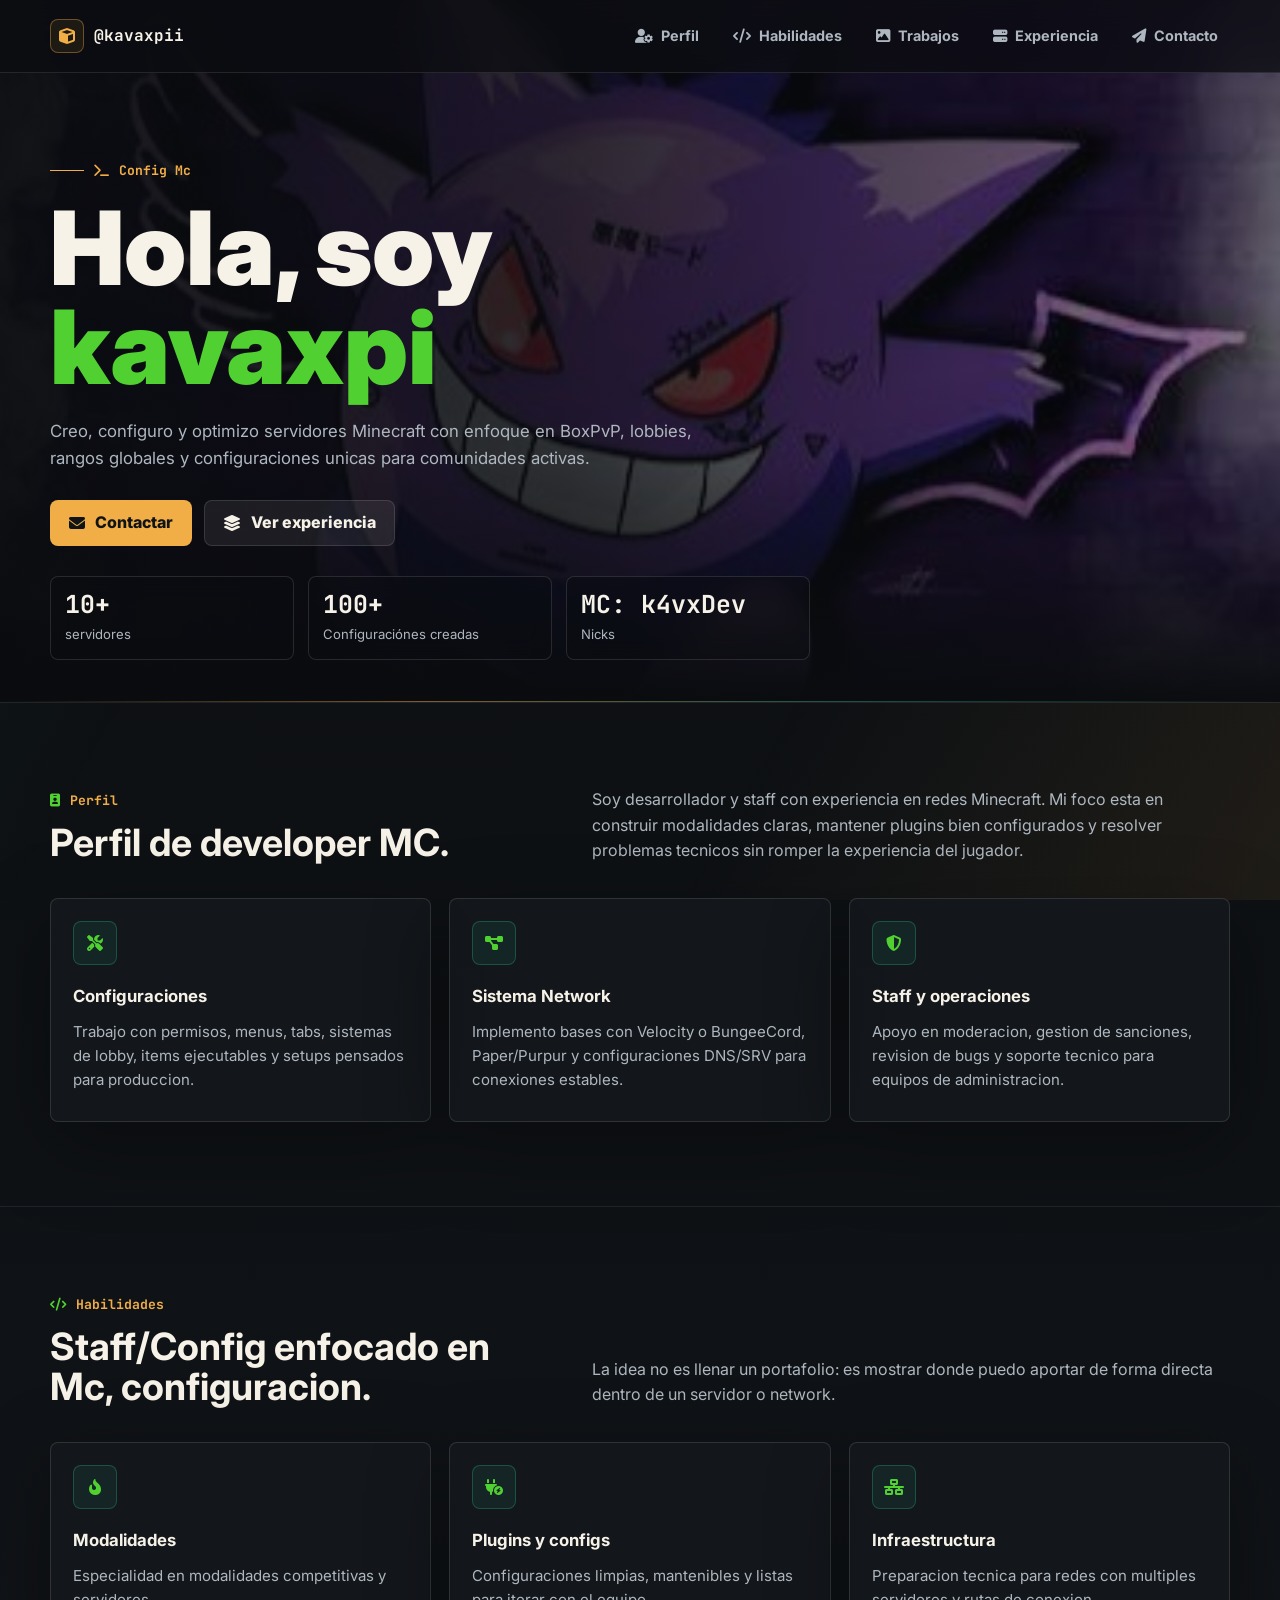
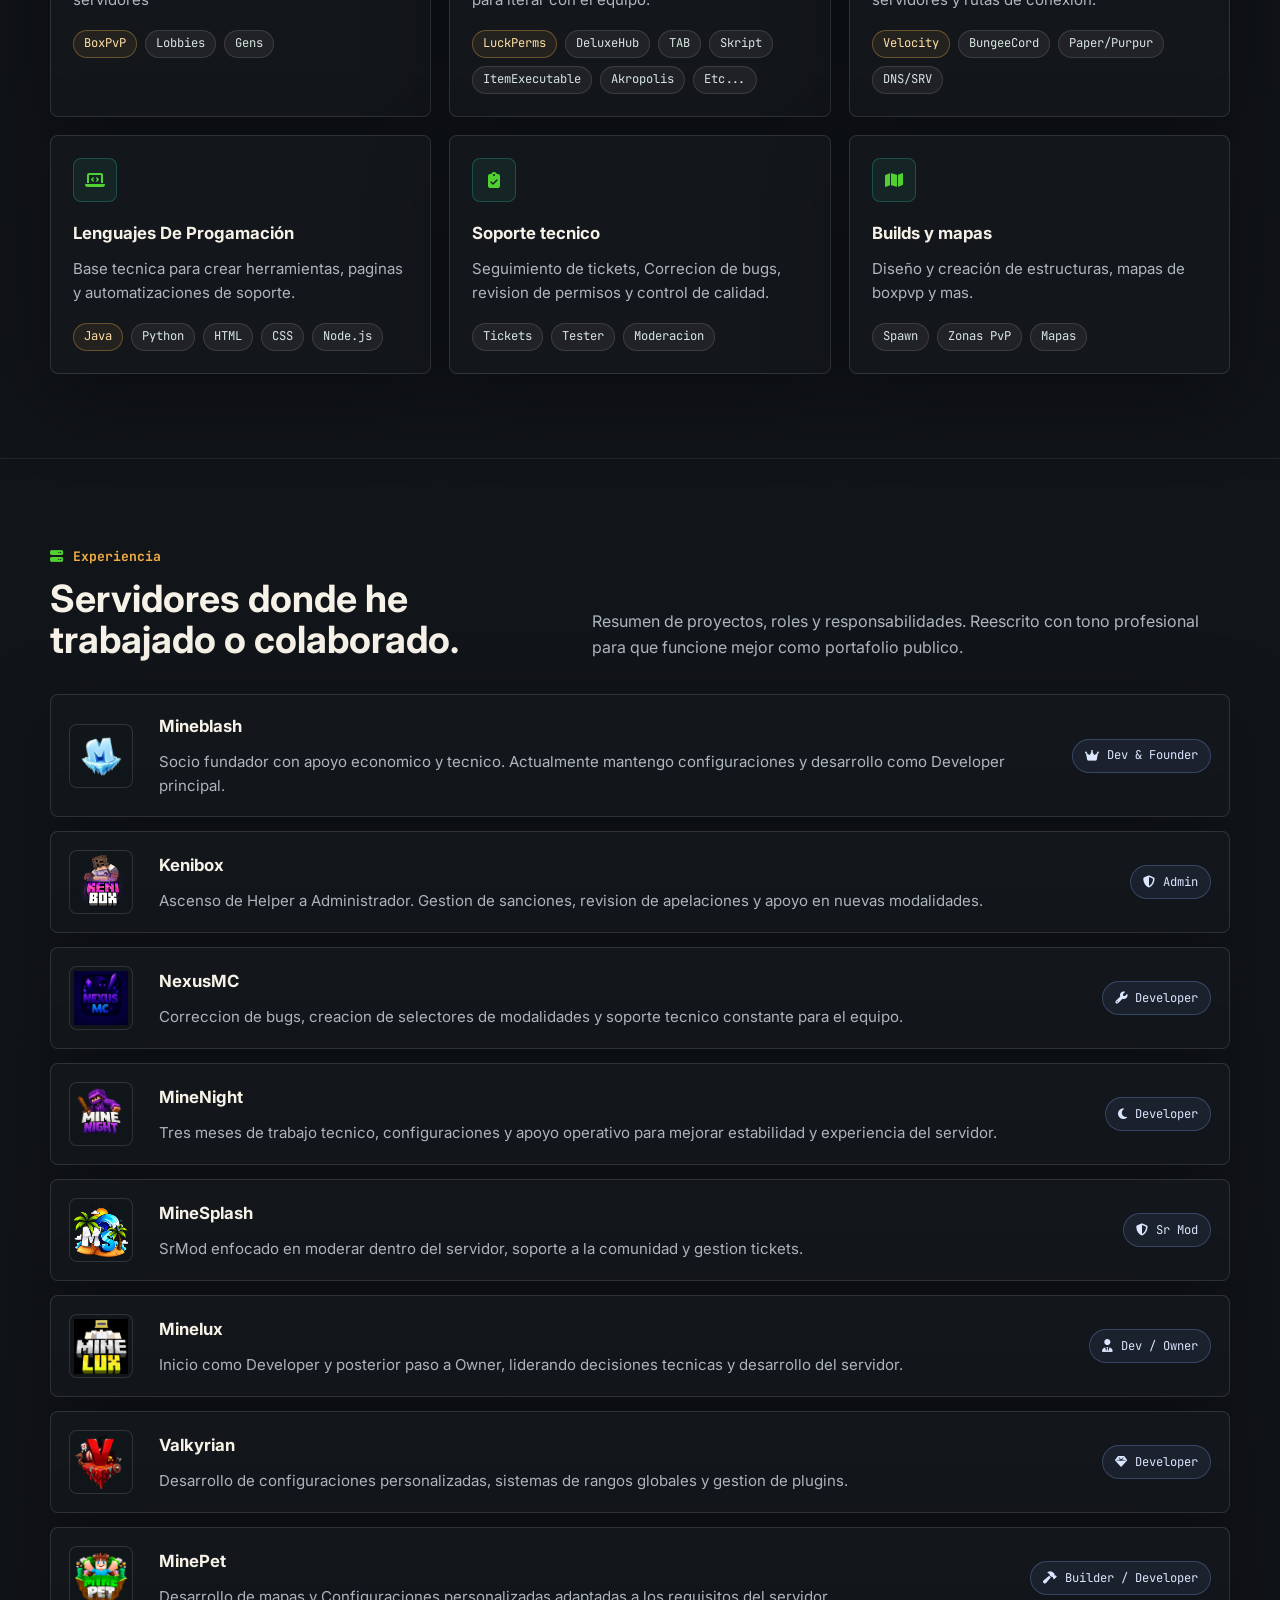
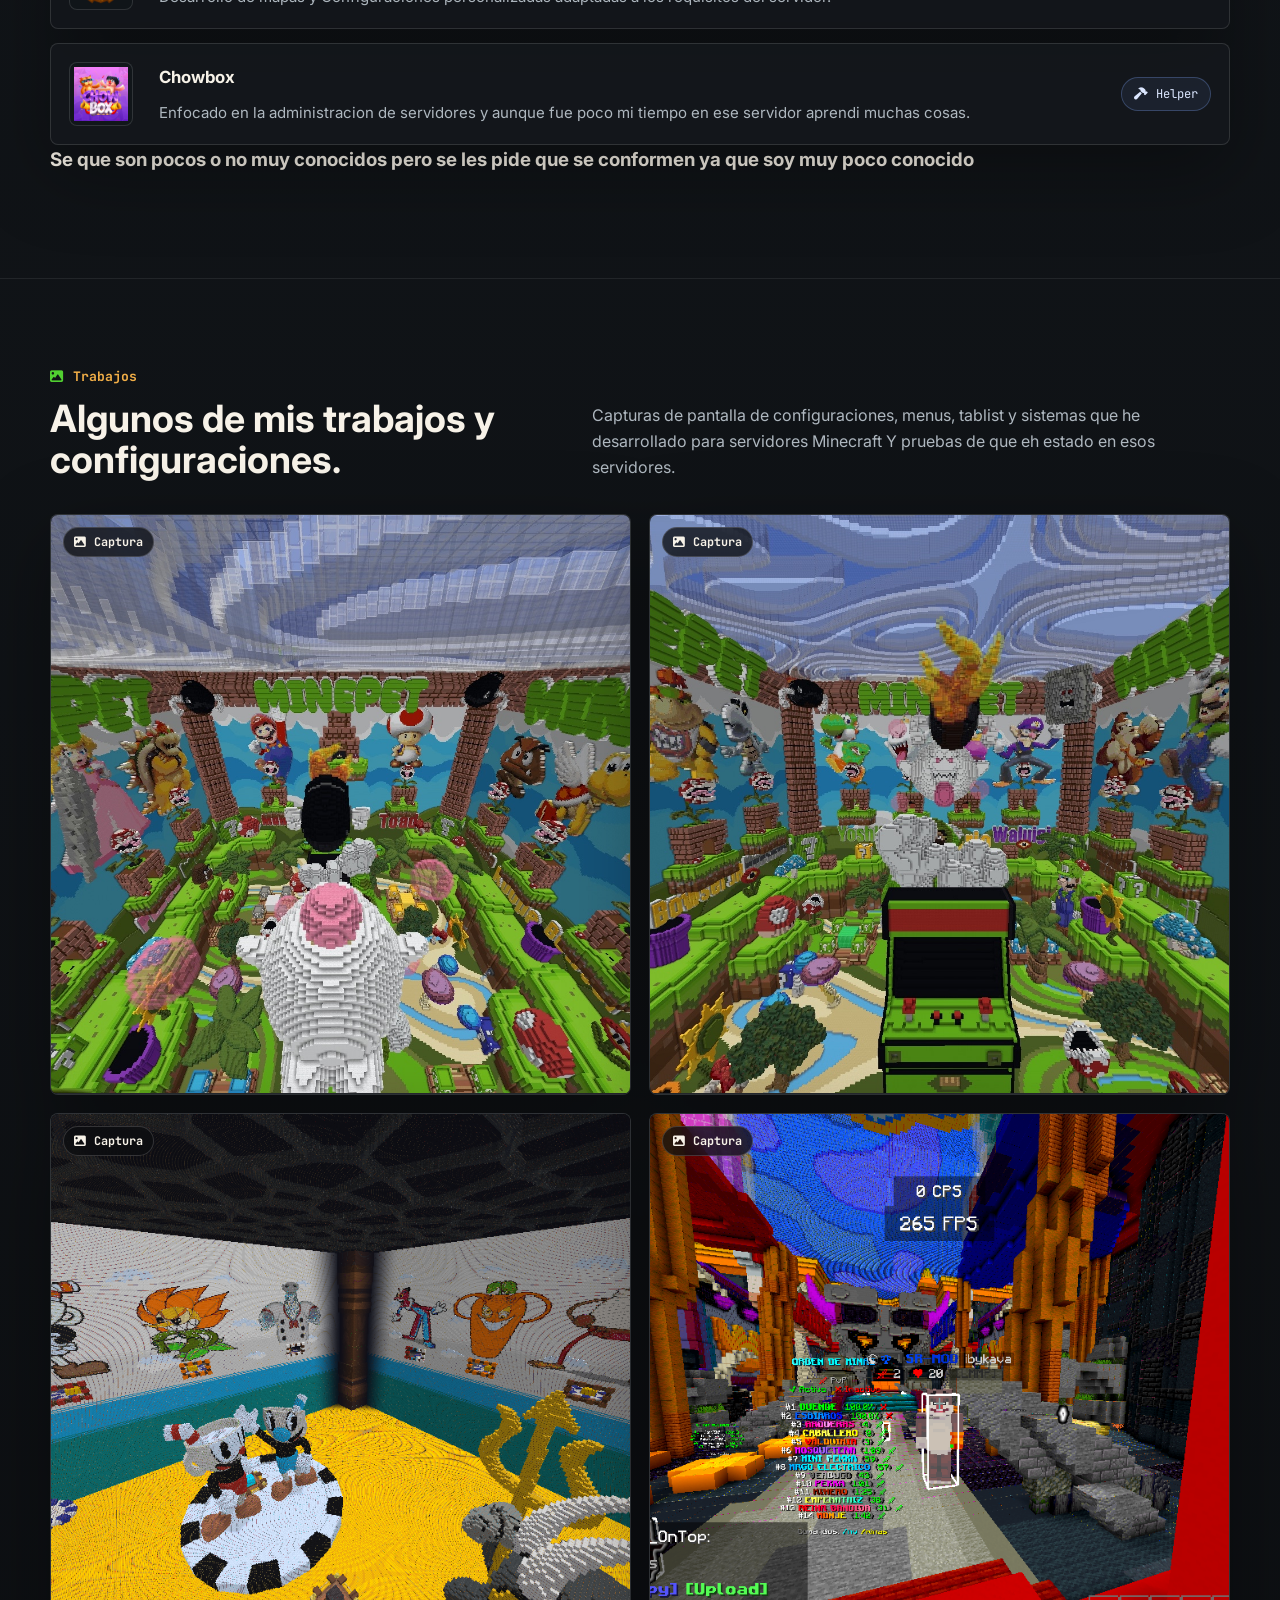
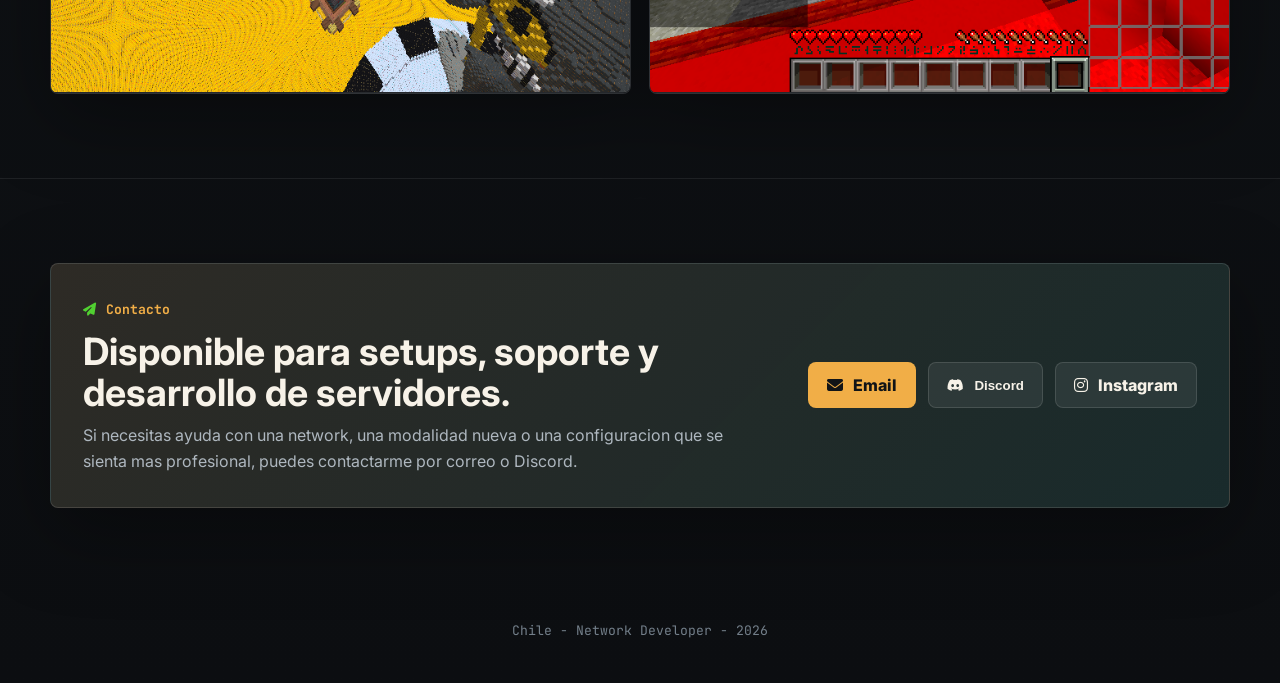
==== commit ef9e2920: "Add files via upload" ====
--- a/index.html
+++ b/index.html
@@ -22,7 +22,7 @@
             --muted: #aeb7bf;
             --dim: #737f8a;
             --accent: #f1ae47;
-            --accent-2: #31d0aa;
+            --accent-2: #51d031;
             --accent-3: #83a8ff;
             --shadow: 0 24px 80px rgba(0, 0, 0, 0.34);
             --radius: 8px;
@@ -858,7 +858,7 @@
         <section class="hero">
             <div class="wrap">
                 <div class="hero-content">
-                    <span class="eyebrow"><i class="fa-solid fa-terminal"></i>Developer Minecraft</span>
+                    <span class="eyebrow"><i class="fa-solid fa-terminal"></i>Config Mc</span>
                     <h1>Hola, soy <span class="hero-name">kavaxpi</span></h1>
                     <p class="hero-text">
                         Creo, configuro y optimizo servidores Minecraft con enfoque en BoxPvP, lobbies,
@@ -866,7 +866,7 @@
                     </p>
 
                     <div class="hero-actions">
-                        <a class="btn" href="mailto:jeicobyamil8@gmail.com">
+                        <a class="btn" href="mailto:kavaxpidev@gmail.com">
                             <i class="fa-solid fa-envelope"></i>
                             Contactar
                         </a>
@@ -878,16 +878,16 @@
 
                     <div class="hero-meta" aria-label="Resumen profesional">
                         <div class="metric">
-                            <strong>8+</strong>
-                            <span>servidores y redes</span>
+                            <strong>10+</strong>
+                            <span>servidores</span>
                         </div>
                         <div class="metric">
-                            <strong>200+</strong>
-                            <span>sanciones gestionadas</span>
+                            <strong>100+</strong>
+                            <span>Configuraciónes creadas</span>
                         </div>
                         <div class="metric">
-                            <strong>MC: ibykava</strong>
-                            <span>Cuenta premium</span>
+                            <strong>MC: k4vxDev</strong>
+                            <span>Nicks</span>
                         </div>
                     </div>
                 </div>
@@ -899,7 +899,8 @@
                 <div class="section-head reveal">
                     <div>
                         <span class="section-label"><i class="fa-solid fa-id-badge"></i> Perfil</span>
-                        <h2>Un perfil tecnico para servidores con jugadores reales.</h2>
+                        <h2>Perfil de developer 
+                            MC.</h2>
                     </div>
                     <p class="section-intro">
                         Soy desarrollador y staff con experiencia en redes Minecraft. Mi foco esta en
@@ -911,13 +912,13 @@
                 <div class="profile-grid">
                     <article class="profile-card reveal">
                         <div class="icon-box"><i class="fa-solid fa-screwdriver-wrench"></i></div>
-                        <h3>Configuracion avanzada</h3>
-                        <p>Trabajo con permisos, menus, tablist, sistemas de lobby, items ejecutables y setups pensados para produccion.</p>
+                        <h3>Configuraciones </h3>
+                        <p>Trabajo con permisos, menus, tabs, sistemas de lobby, items ejecutables y setups pensados para produccion.</p>
                     </article>
 
                     <article class="profile-card reveal">
                         <div class="icon-box"><i class="fa-solid fa-diagram-project"></i></div>
-                        <h3>Redes multi-servidor</h3>
+                        <h3>Sistema Network</h3>
                         <p>Implemento bases con Velocity o BungeeCord, Paper/Purpur y configuraciones DNS/SRV para conexiones estables.</p>
                     </article>
 
@@ -933,10 +934,10 @@
                 <div class="section-head reveal">
                     <div>
                         <span class="section-label"><i class="fa-solid fa-code"></i> Habilidades</span>
-                        <h2>Staff/Config enfocado en Minecraft, configuracion y automatizacion.</h2>
+                        <h2>Staff/Config enfocado en Mc, configuracion.</h2>
                     </div>
                     <p class="section-intro">
-                        La idea no es llenar una lista: es mostrar donde puedo aportar de forma directa
+                        La idea no es llenar un portafolio: es mostrar donde puedo aportar de forma directa
                         dentro de un servidor o network.
                     </p>
                 </div>
@@ -945,11 +946,11 @@
                     <article class="skill-card reveal">
                         <div class="icon-box"><i class="fa-solid fa-fire-flame-curved"></i></div>
                         <h3>Modalidades</h3>
-                        <p>Especialidad en modalidades competitivas y servidores de entrada rapida.</p>
+                        <p>Especialidad en modalidades competitivas y servidores </p>
                         <div class="tag-row">
                             <span class="tag hot">BoxPvP</span>
                             <span class="tag">Lobbies</span>
-                            <span class="tag">FullPvP , Poco a poco pero se</span>
+                            <span class="tag">Gens</span>
                         </div>
                     </article>
 
@@ -964,6 +965,7 @@
                             <span class="tag">Skript</span>
                             <span class="tag">ItemExecutable</span>
                             <span class="tag">Akropolis</span>
+                            <span class="tag">Etc...</span>
                         </div>
                     </article>
 
@@ -981,7 +983,7 @@
 
                     <article class="skill-card reveal">
                         <div class="icon-box"><i class="fa-solid fa-laptop-code"></i></div>
-                        <h3>Lenguajes</h3>
+                        <h3>Lenguajes De Progamación</h3>
                         <p>Base tecnica para crear herramientas, paginas y automatizaciones de soporte.</p>
                         <div class="tag-row">
                             <span class="tag hot">Java</span>
@@ -995,7 +997,7 @@
                     <article class="skill-card reveal">
                         <div class="icon-box"><i class="fa-solid fa-clipboard-check"></i></div>
                         <h3>Soporte tecnico</h3>
-                        <p>Seguimiento de tickets, pruebas de bugs, revision de permisos y control de calidad.</p>
+                        <p>Seguimiento de tickets, Correcion de bugs, revision de permisos y control de calidad.</p>
                         <div class="tag-row">
                             <span class="tag">Tickets</span>
                             <span class="tag">Tester</span>
@@ -1045,18 +1047,6 @@
 
                     <article class="experience-card reveal">
                         <div class="server-logo">
-                            <img src="img/pringle.png" alt="Pringlercraft" loading="lazy" onerror="this.style.display='none'; this.nextElementSibling.style.display='grid';">
-                            <span class="fallback">PRING</span>
-                        </div>
-                        <div>
-                            <h3>Pringlercraft</h3>
-                            <p>Gestion de configuraciones, soporte a tickets tecnicos y mejoras continuas despues de una evaluacion de portafolio.</p>
-                        </div>
-                        <span class="role"><i class="fa-solid fa-code"></i> Developer</span>
-                    </article>
-
-                    <article class="experience-card reveal">
-                        <div class="server-logo">
                             <img src="img/keni.png" alt="Kenibox" loading="lazy" onerror="this.style.display='none'; this.nextElementSibling.style.display='grid';">
                             <span class="fallback">KENI</span>
                         </div>
@@ -1081,17 +1071,6 @@
 
                     <article class="experience-card reveal">
                         <div class="server-logo">
-                            <span>NUBE<br>MC</span>
-                        </div>
-                        <div>
-                            <h3>NubeMC</h3>
-                            <p>Colaboracion tecnica en configuracion y mantenimiento. Experiencia finalizada por cambios de organizacion interna.</p>
-                        </div>
-                        <span class="role"><i class="fa-solid fa-sitemap"></i> Developer</span>
-                    </article>
-
-                    <article class="experience-card reveal">
-                        <div class="server-logo">
                             <img src="img/memenight.png" alt="MineNight" loading="lazy" onerror="this.style.display='none'; this.nextElementSibling.style.display='grid';">
                             <span class="fallback">NIGHT</span>
                         </div>
@@ -1162,6 +1141,7 @@
                         <span class="role"><i class="fa-solid fa-hammer"></i> Helper</span>
                     </article>
                 </div>
+                <h3> Se que son pocos o no muy conocidos pero se les pide que se conformen ya que soy muy poco conocido </h3>
             </div>
         </section>
 
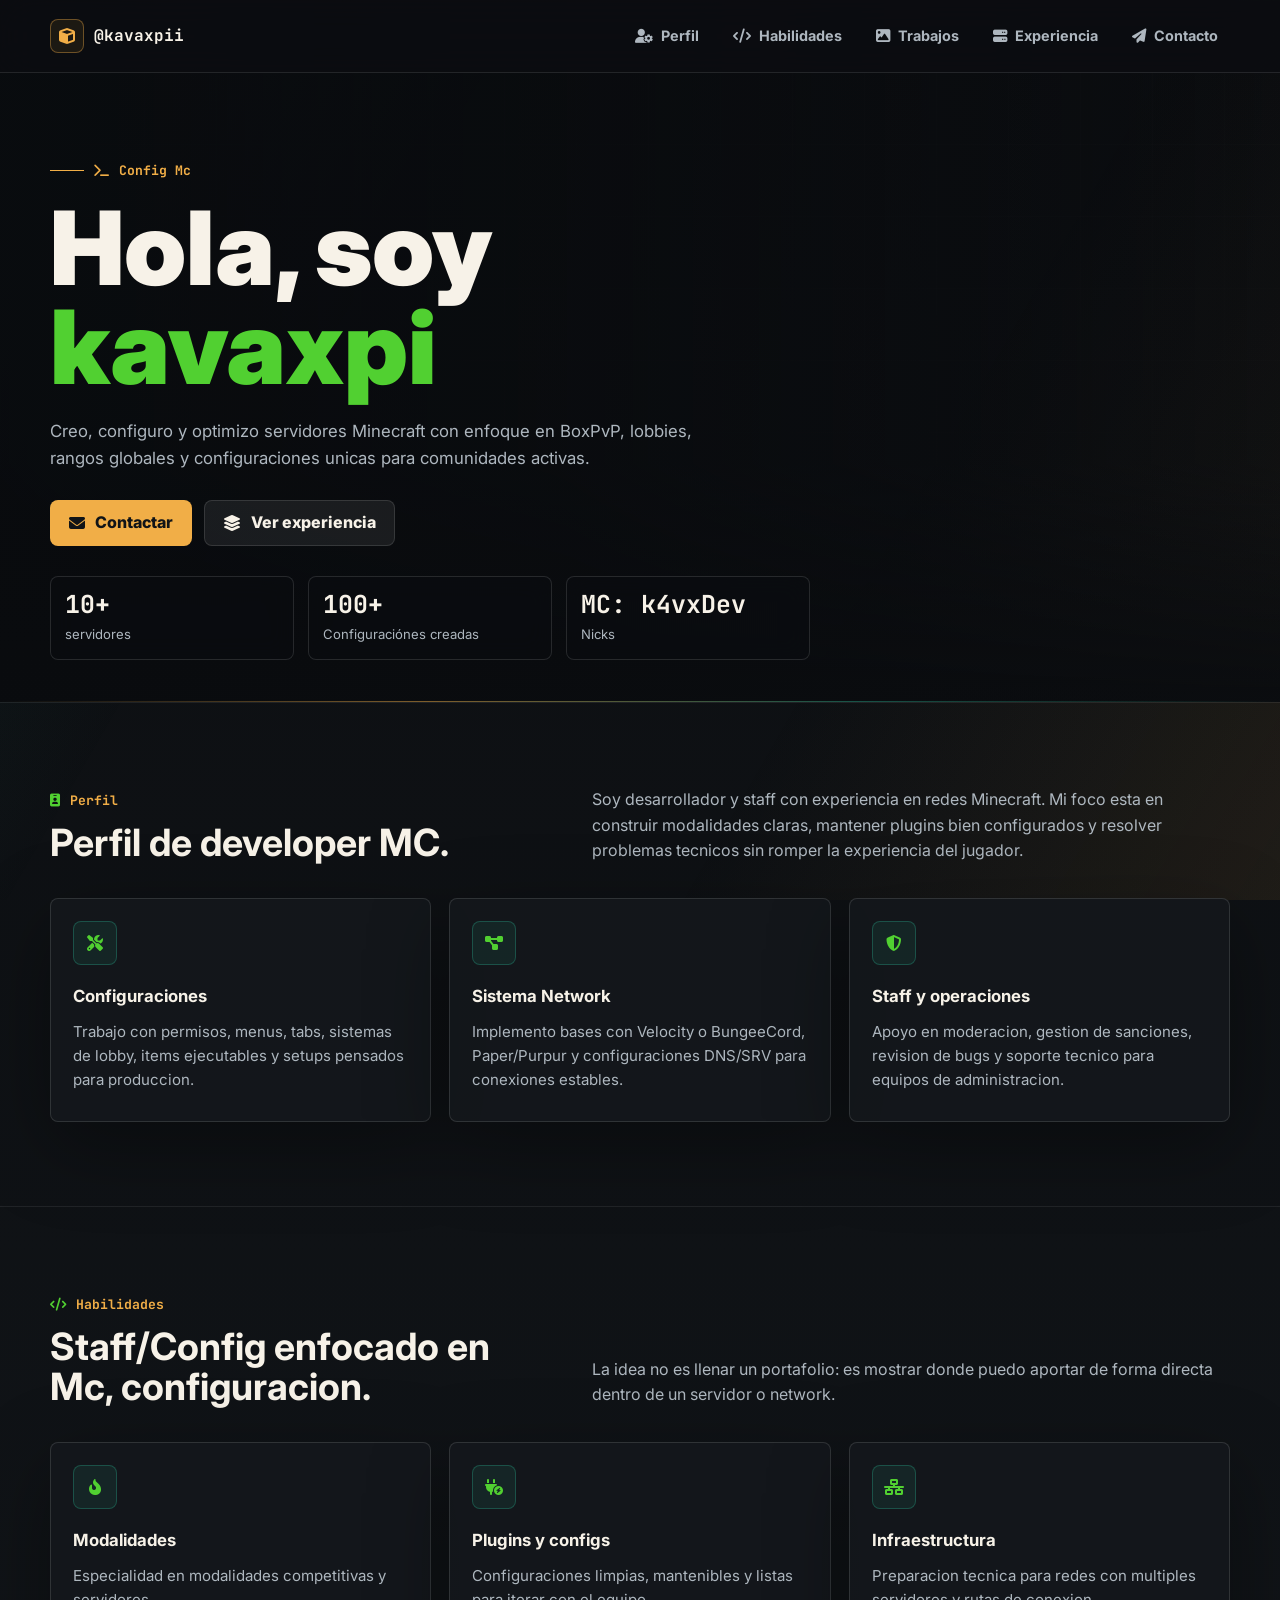
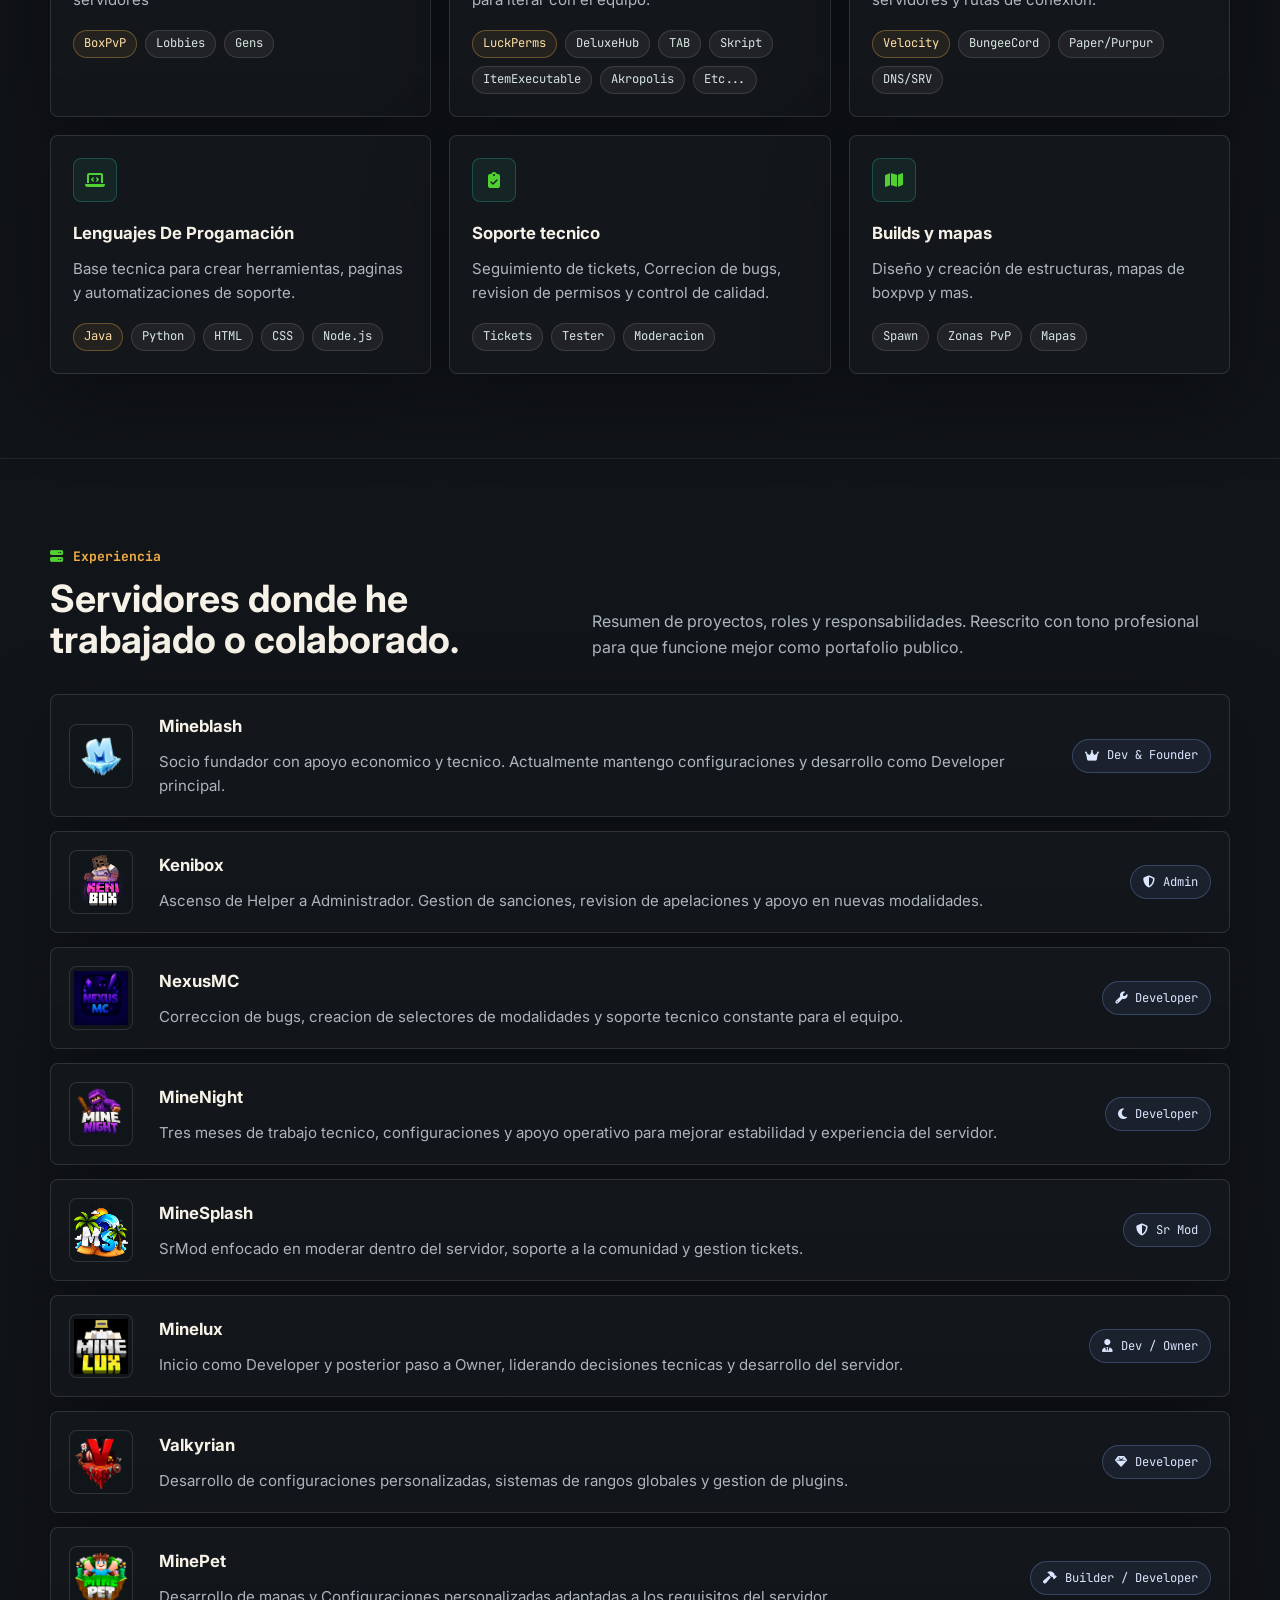
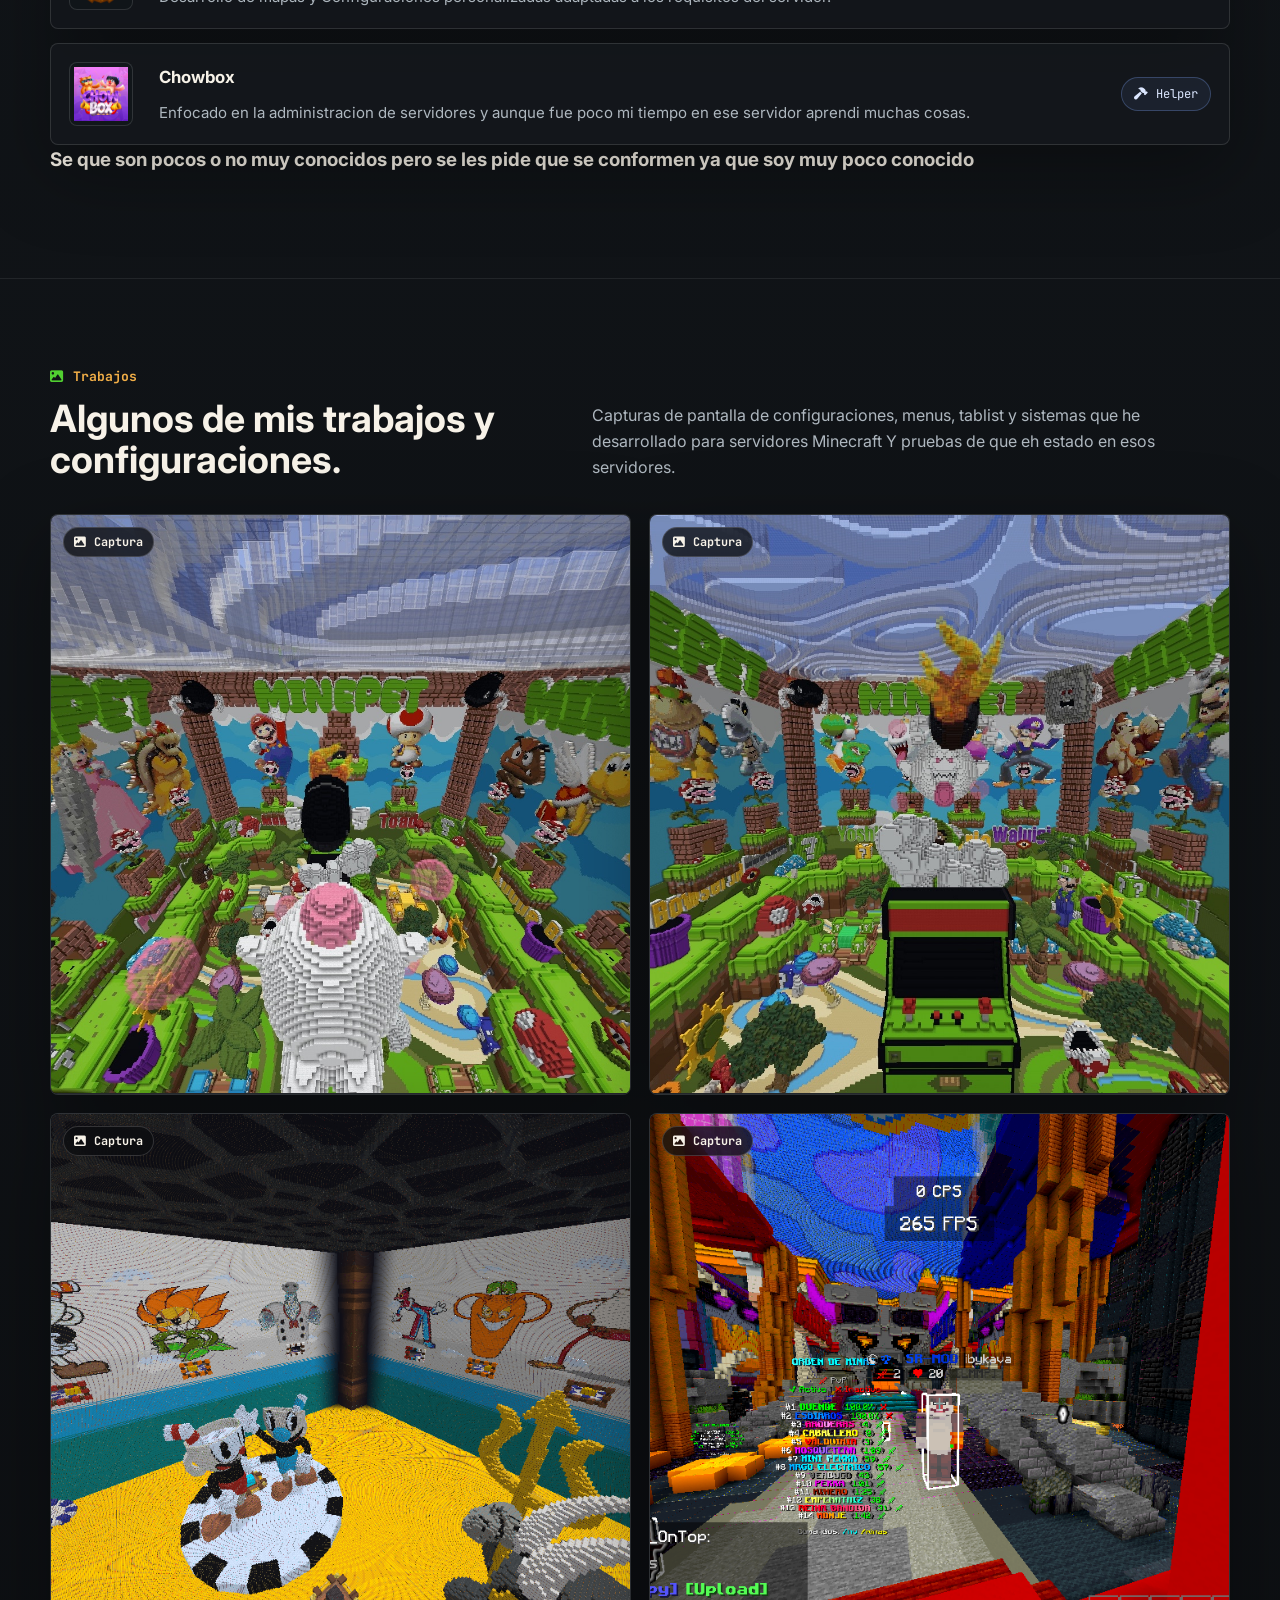
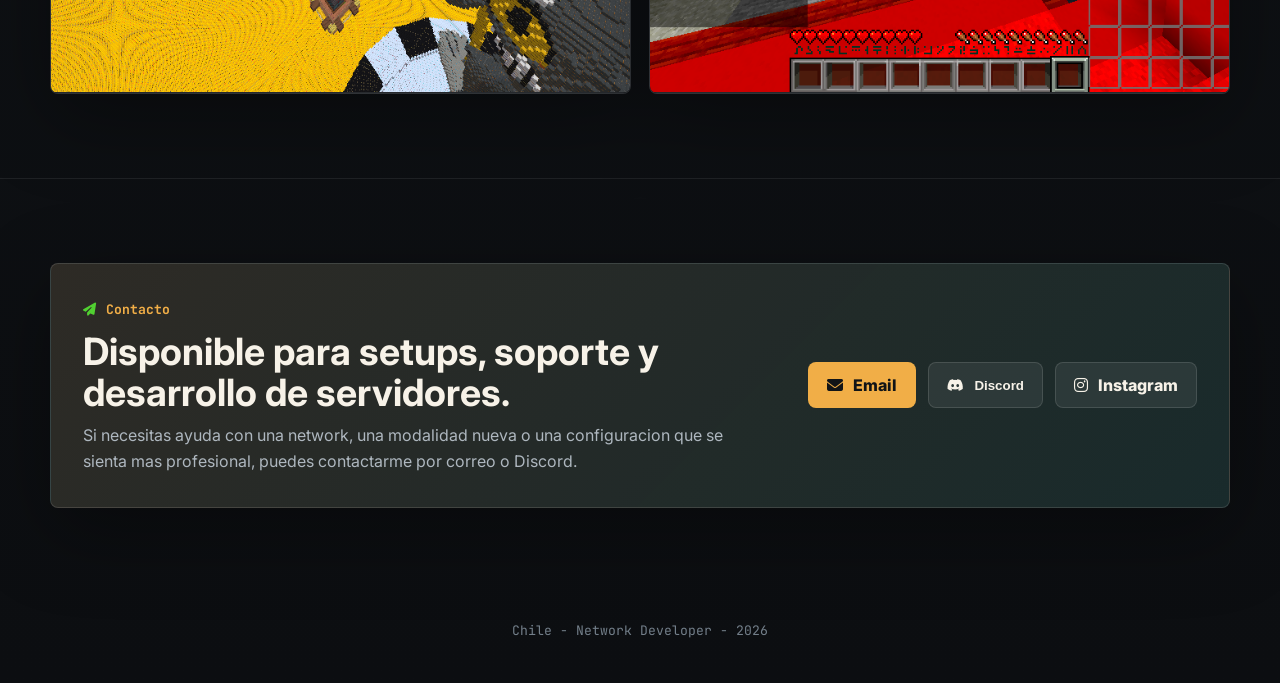
==== commit a6f5f2ef: "Update index.html" ====
--- a/index.html
+++ b/index.html
@@ -1210,7 +1210,7 @@
                             <i class="fa-brands fa-discord"></i>
                             Discord
                         </button>
-                        <a class="btn secondary" href="https://www.instagram.com/kavaxpi/" target="_blank" rel="noreferrer">
+                        <a class="btn secondary" href="https://www.instagram.com/k4vxpi/" target="_blank" rel="noreferrer">
                             <i class="fa-brands fa-instagram"></i>
                             Instagram
                         </a>
@@ -1271,7 +1271,7 @@
                         window.setTimeout(() => toast.classList.remove("show"), 2200);
                     }
                 } catch (error) {
-                    window.location.href = "mailto:jeicobyamil8@gmail.com";
+                    window.location.href = "mailto:kavaxpidev@gmail.com";
                 }
             });
         });
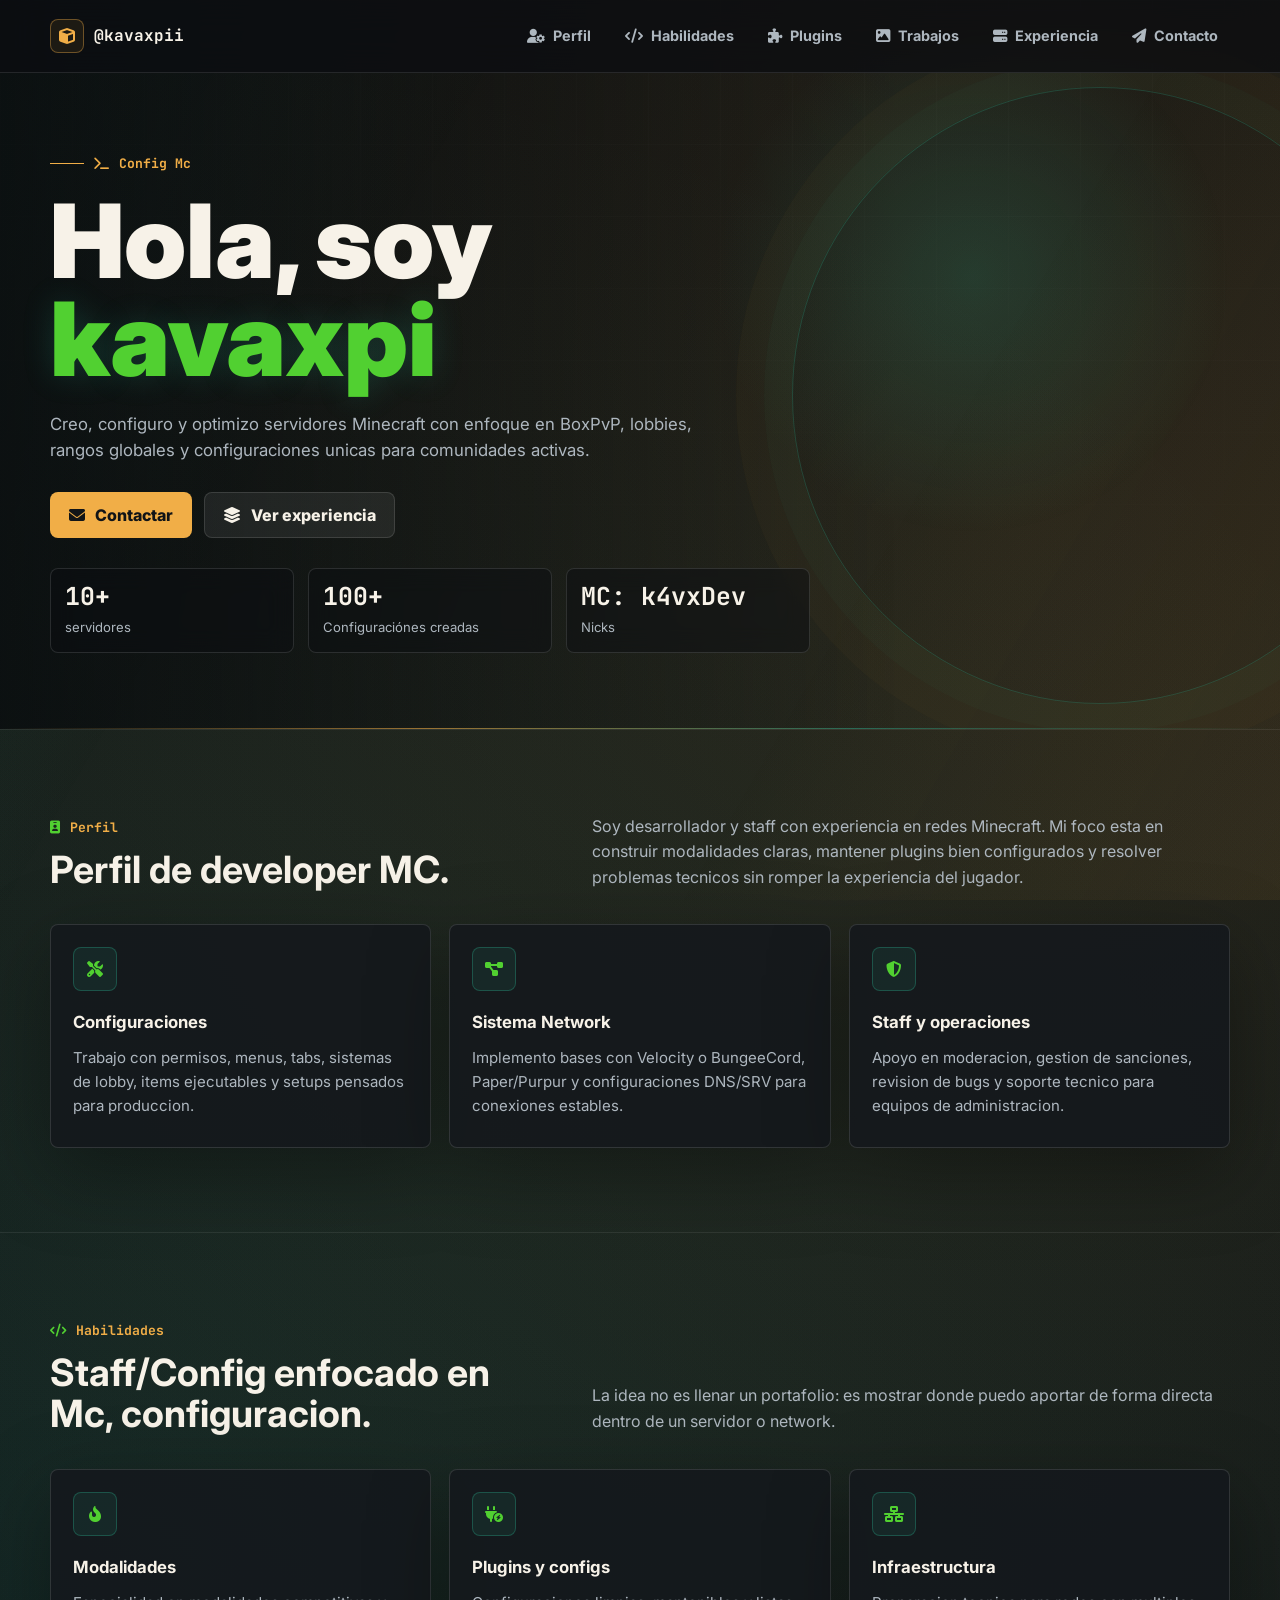
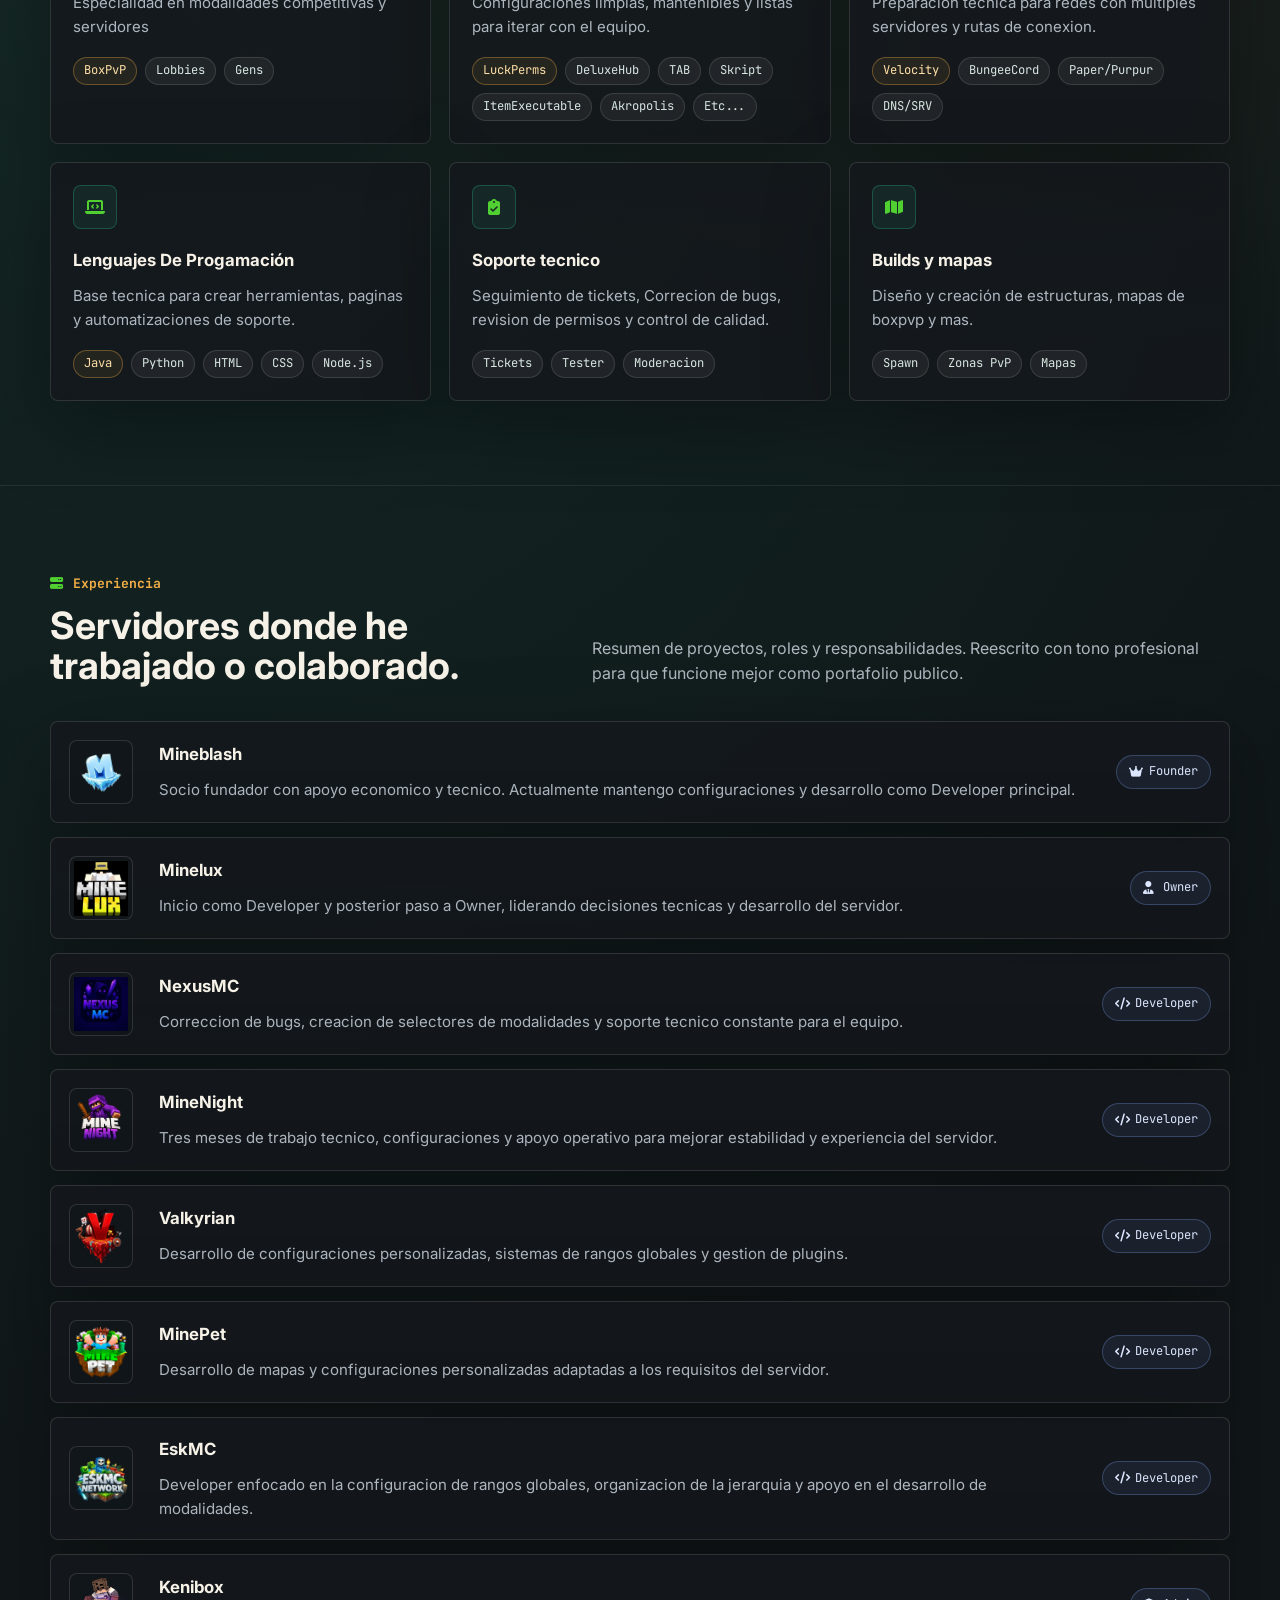
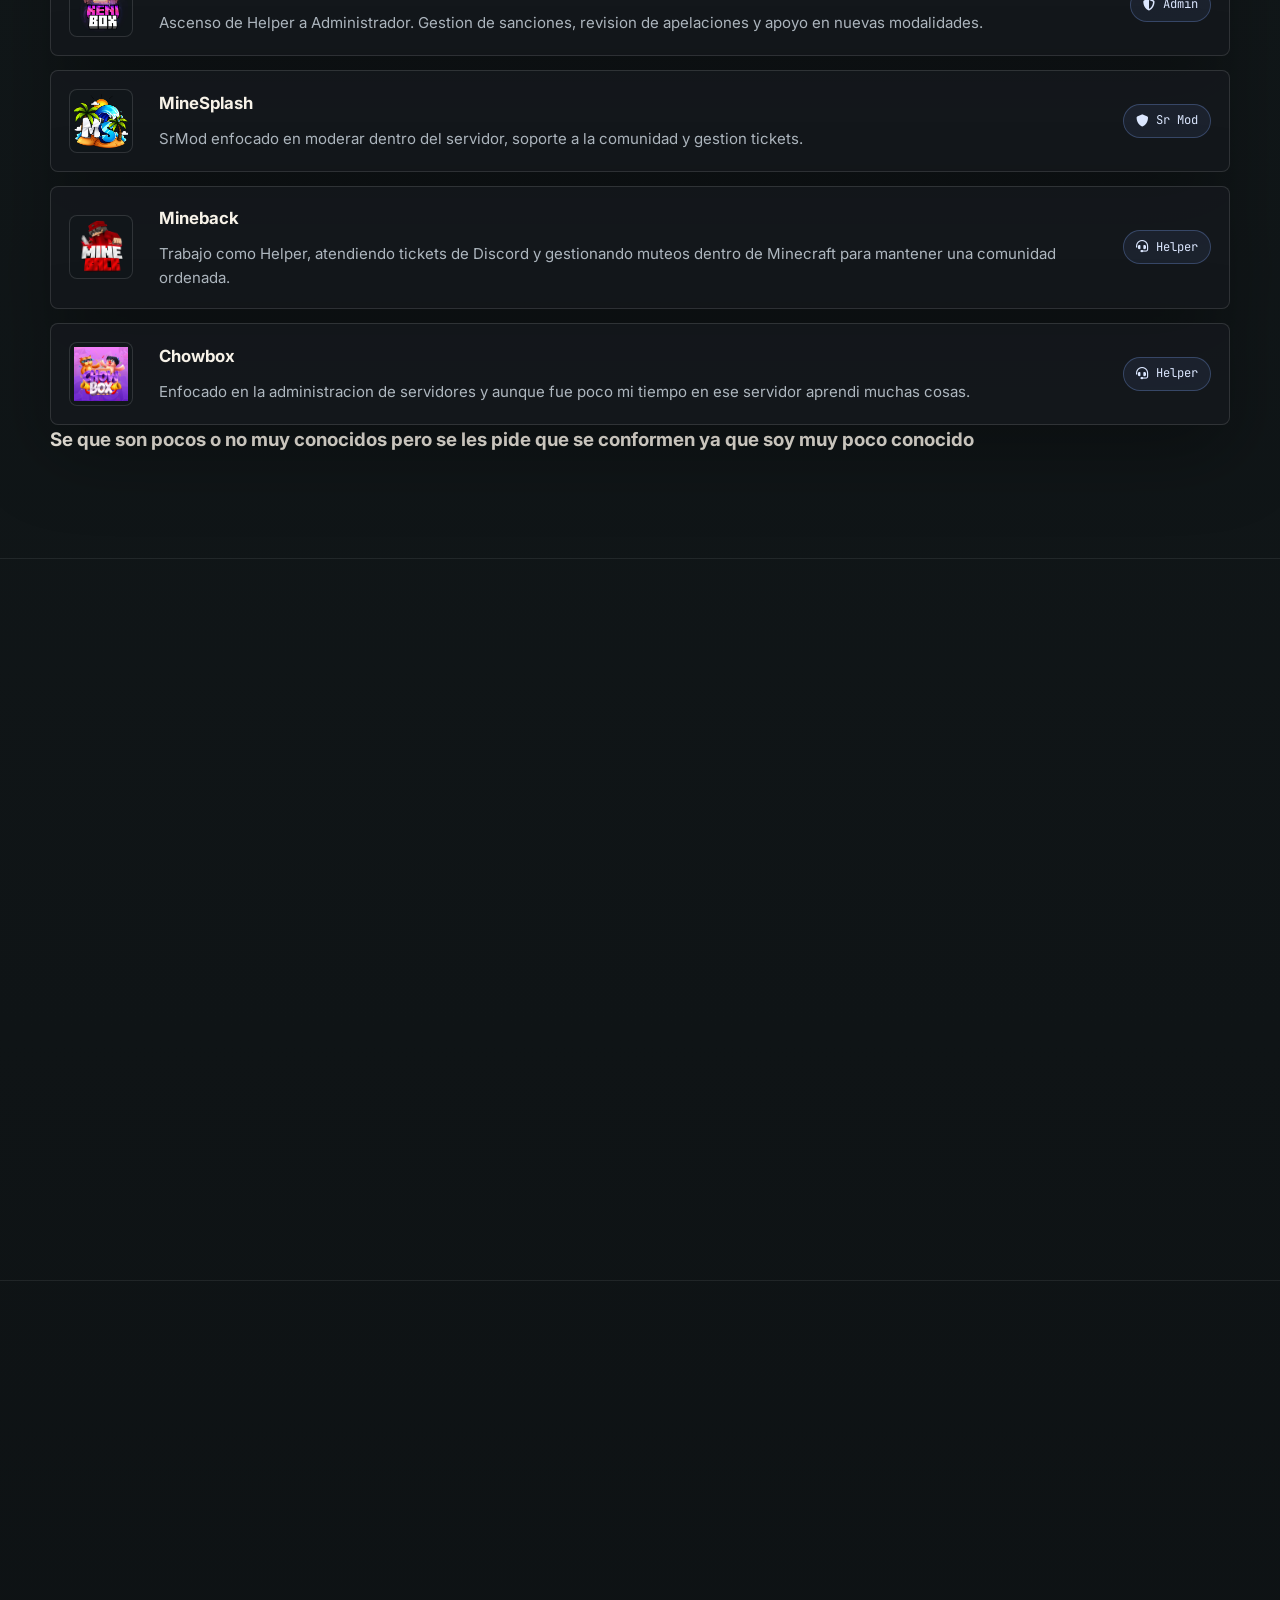
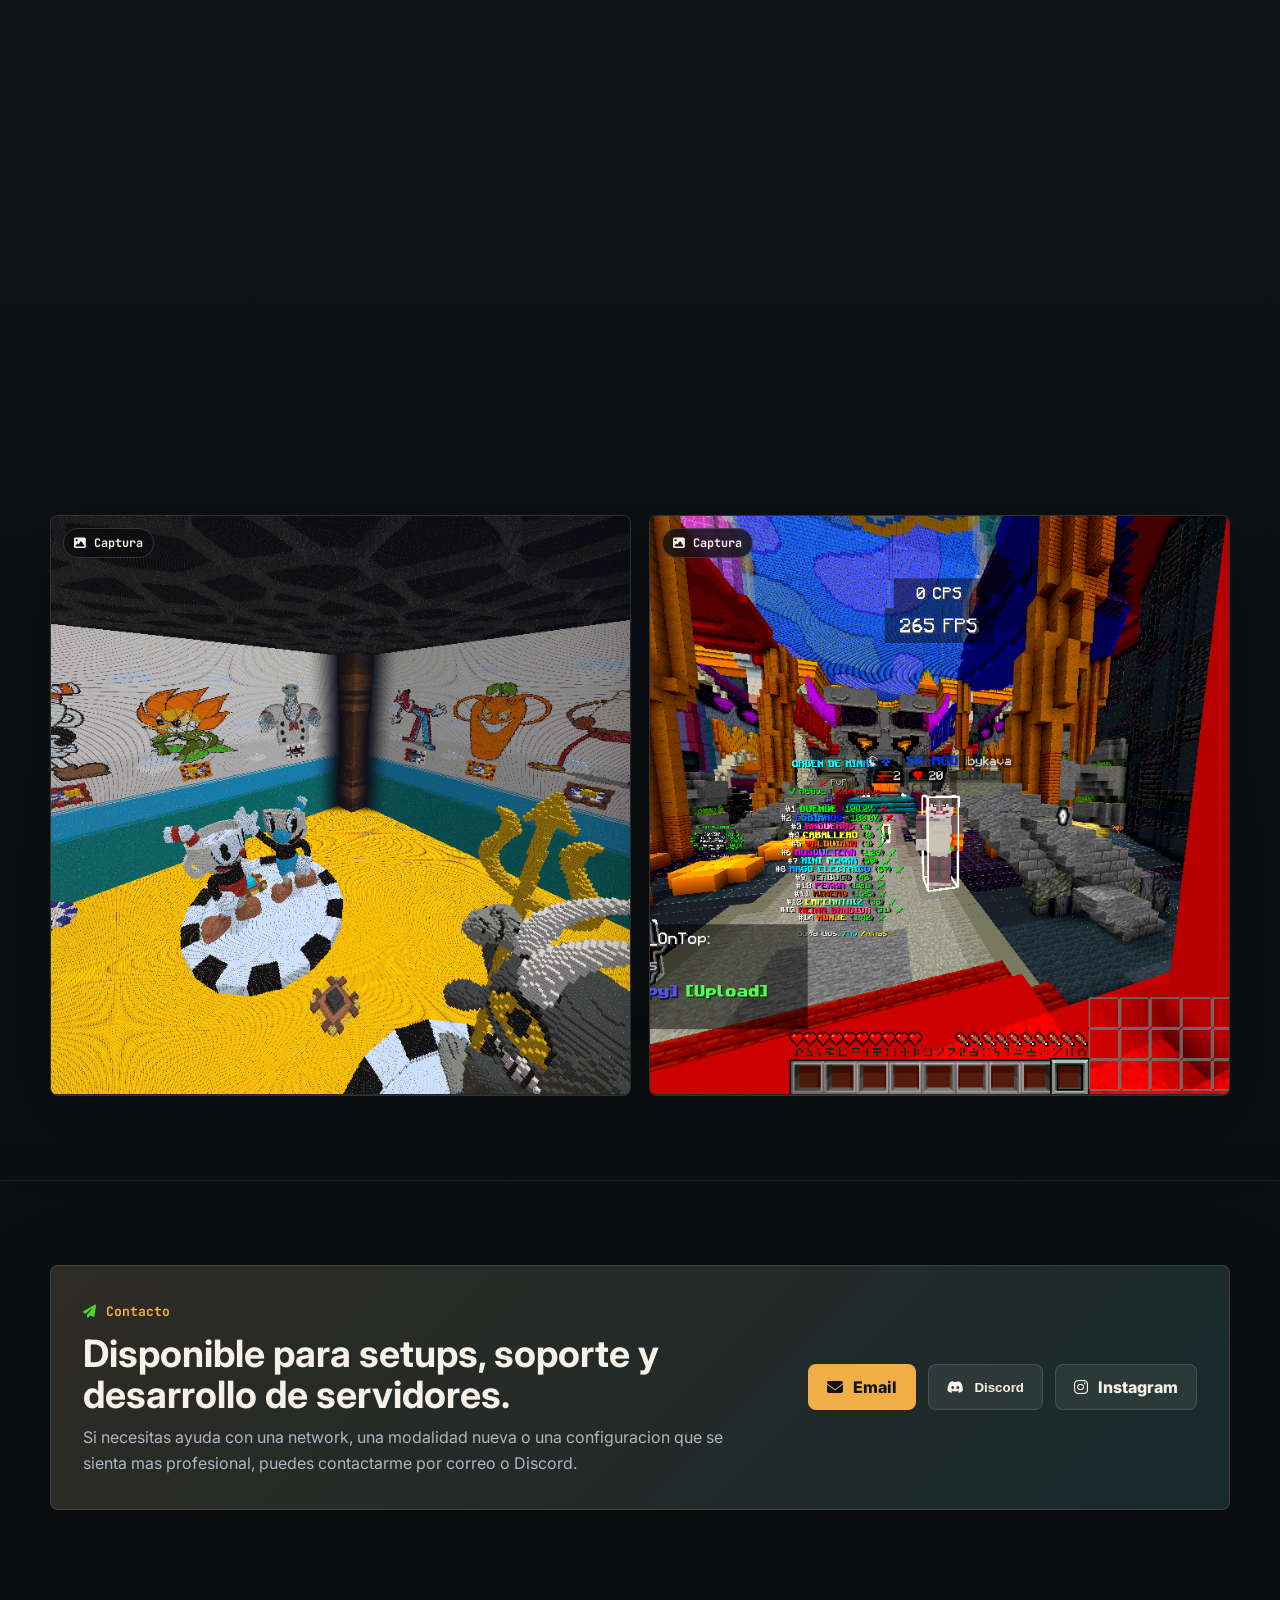
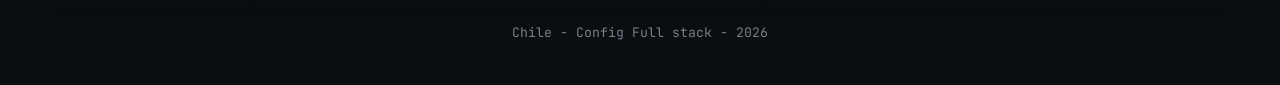
==== commit 7e24d6bb: "Actulizaciín" ====
--- a/index.html
+++ b/index.html
@@ -43,7 +43,9 @@
             margin: 0;
             color: var(--text);
             background:
-                linear-gradient(180deg, rgba(12, 14, 17, 0.98), rgba(18, 22, 26, 0.96) 44%, #0c0e11 100%),
+                radial-gradient(circle at 78% 8%, rgba(241, 174, 71, 0.12), transparent 26%),
+                radial-gradient(circle at 12% 24%, rgba(49, 208, 170, 0.1), transparent 30%),
+                linear-gradient(180deg, #0d1113 0%, #111719 48%, #0b0e10 100%),
                 var(--bg);
             font-family: "Inter", system-ui, sans-serif;
             line-height: 1.6;
@@ -171,13 +173,23 @@
             align-items: flex-end;
             padding: 112px 0 42px;
             position: relative;
-            background-image:
-                linear-gradient(90deg, rgba(9, 11, 14, 0.96) 0%, rgba(9, 11, 14, 0.84) 44%, rgba(9, 11, 14, 0.46) 100%),
-                linear-gradient(0deg, #0c0e11 0%, rgba(12, 14, 17, 0) 34%),
-                url("img/imagen.png");
-            background-size: cover;
-            background-position: center;
+            background:
+                linear-gradient(90deg, rgba(9, 12, 14, 0.8), transparent 70%),
+                radial-gradient(circle at 76% 38%, rgba(49, 208, 170, 0.15), transparent 24%);
             overflow: hidden;
+        }
+
+        .hero::before {
+            content: "";
+            position: absolute;
+            width: min(48vw, 620px);
+            aspect-ratio: 1;
+            right: -10vw;
+            top: 12%;
+            border: 1px solid rgba(49, 208, 170, 0.2);
+            border-radius: 50%;
+            box-shadow: 0 0 0 28px rgba(49, 208, 170, 0.025), 0 0 0 56px rgba(241, 174, 71, 0.025);
+            pointer-events: none;
         }
 
         .hero::after {
@@ -185,13 +197,14 @@
             position: absolute;
             inset: auto 0 0;
             height: 1px;
-            background: linear-gradient(90deg, transparent, rgba(241, 174, 71, 0.5), rgba(49, 208, 170, 0.36), transparent);
+            background: linear-gradient(90deg, transparent, rgba(241, 174, 71, 0.6), rgba(49, 208, 170, 0.4), transparent);
         }
 
         .hero-content {
             position: relative;
             z-index: 1;
             max-width: 760px;
+            padding: 34px 0;
         }
 
         .eyebrow {
@@ -228,6 +241,7 @@
 
         .hero-name {
             color: var(--accent-2);
+            text-shadow: 0 0 32px rgba(49, 208, 170, 0.18);
         }
 
         .hero-text {
@@ -352,7 +366,8 @@
         }
 
         .profile-grid,
-        .skills-grid {
+        .skills-grid,
+        .plugin-grid {
             display: grid;
             grid-template-columns: repeat(3, minmax(0, 1fr));
             gap: 18px;
@@ -360,6 +375,7 @@
 
         .profile-card,
         .skill-card,
+        .plugin-card,
         .work-card,
         .review-card,
         .experience-card {
@@ -378,6 +394,7 @@
 
         .profile-card:hover,
         .skill-card:hover,
+        .plugin-card:hover,
         .work-card:hover,
         .review-card:hover,
         .experience-card:hover {
@@ -465,6 +482,57 @@
         .review-card {
             overflow: hidden;
             transition: transform 0.22s ease, border-color 0.22s ease, background 0.22s ease;
+        }
+
+        .plugin-card {
+            display: flex;
+            min-height: 260px;
+            flex-direction: column;
+            padding: 22px;
+            transition: transform 0.22s ease, border-color 0.22s ease, background 0.22s ease;
+        }
+
+        .plugin-card .icon-box {
+            color: var(--accent);
+            border-color: rgba(241, 174, 71, 0.3);
+            background: rgba(241, 174, 71, 0.08);
+        }
+
+        .plugin-card .icon-box img {
+            width: 28px;
+            height: 28px;
+            object-fit: contain;
+        }
+
+        .plugin-card p {
+            flex: 1;
+            color: var(--muted);
+            font-size: 0.94rem;
+        }
+
+        .plugin-link {
+            display: inline-flex;
+            align-items: center;
+            justify-content: center;
+            gap: 9px;
+            min-height: 42px;
+            margin-top: 20px;
+            border: 1px solid rgba(241, 174, 71, 0.34);
+            border-radius: var(--radius);
+            color: #ffe0a8;
+            background: rgba(241, 174, 71, 0.1);
+            font-size: 0.86rem;
+            font-weight: 800;
+            text-decoration: none;
+            transition: background 0.2s ease, border-color 0.2s ease, transform 0.2s ease;
+        }
+
+        .plugin-link:hover,
+        .plugin-link:focus-visible {
+            transform: translateY(-2px);
+            border-color: var(--accent);
+            background: rgba(241, 174, 71, 0.18);
+            outline: none;
         }
 
         .work-card.featured {
@@ -605,6 +673,12 @@
             white-space: nowrap;
         }
 
+        .role i,
+        .status i {
+            width: 1em;
+            text-align: center;
+        }
+
         .status {
             border-color: rgba(255, 255, 255, 0.14);
             color: var(--text);
@@ -715,7 +789,8 @@
             }
 
             .profile-grid,
-            .skills-grid {
+            .skills-grid,
+            .plugin-grid {
                 grid-template-columns: 1fr 1fr;
             }
 
@@ -782,6 +857,7 @@
             .hero-meta,
             .profile-grid,
             .skills-grid,
+            .plugin-grid,
             .work-grid {
                 grid-template-columns: 1fr;
             }
@@ -847,6 +923,7 @@
             <div class="nav-links" id="nav-links">
                 <a href="#perfil"><i class="fa-solid fa-user-gear"></i> Perfil</a>
                 <a href="#habilidades"><i class="fa-solid fa-code"></i> Habilidades</a>
+                <a href="#plugins"><i class="fa-solid fa-puzzle-piece"></i> Plugins</a>
                 <a href="#trabajos"><i class="fa-solid fa-image"></i> Trabajos</a>
                 <a href="#experiencia"><i class="fa-solid fa-server"></i> Experiencia</a>
                 <a href="#contacto"><i class="fa-solid fa-paper-plane"></i> Contacto</a>
@@ -927,6 +1004,8 @@
                         <h3>Staff y operaciones</h3>
                         <p>Apoyo en moderacion, gestion de sanciones, revision de bugs y soporte tecnico para equipos de administracion.</p>
                     </article>
+                </div>
+            </div>
         </section>
 
         <section class="section" id="habilidades">
@@ -1042,7 +1121,79 @@
                             <h3>Mineblash</h3>
                             <p>Socio fundador con apoyo economico y tecnico. Actualmente mantengo configuraciones y desarrollo como Developer principal.</p>
                         </div>
-                        <span class="role"><i class="fa-solid fa-crown"></i> Dev &amp; Founder</span>
+                        <span class="role"><i class="fa-solid fa-crown"></i> Founder</span>
+                    </article>
+
+                    <article class="experience-card reveal">
+                        <div class="server-logo">
+                            <img src="img/minelux.png" alt="Minelux" loading="lazy" onerror="this.style.display='none'; this.nextElementSibling.style.display='grid';">
+                            <span class="fallback">LUX</span>
+                        </div>
+                        <div>
+                            <h3>Minelux</h3>
+                            <p>Inicio como Developer y posterior paso a Owner, liderando decisiones tecnicas y desarrollo del servidor.</p>
+                        </div>
+                        <span class="role"><i class="fa-solid fa-user-tie"></i> Owner</span>
+                    </article>
+
+                    <article class="experience-card reveal">
+                        <div class="server-logo">
+                            <img src="img/nexu.webp" alt="NexusMC" loading="lazy" onerror="this.style.display='none'; this.nextElementSibling.style.display='grid';">
+                            <span class="fallback">NEXUS</span>
+                        </div>
+                        <div>
+                            <h3>NexusMC</h3>
+                            <p>Correccion de bugs, creacion de selectores de modalidades y soporte tecnico constante para el equipo.</p>
+                        </div>
+                        <span class="role"><i class="fa-solid fa-code"></i> Developer</span>
+                    </article>
+
+                    <article class="experience-card reveal">
+                        <div class="server-logo">
+                            <img src="img/memenight.png" alt="MineNight" loading="lazy" onerror="this.style.display='none'; this.nextElementSibling.style.display='grid';">
+                            <span class="fallback">NIGHT</span>
+                        </div>
+                        <div>
+                            <h3>MineNight</h3>
+                            <p>Tres meses de trabajo tecnico, configuraciones y apoyo operativo para mejorar estabilidad y experiencia del servidor.</p>
+                        </div>
+                        <span class="role"><i class="fa-solid fa-code"></i> Developer</span>
+                    </article>
+
+                    <article class="experience-card reveal">
+                        <div class="server-logo">
+                            <img src="img/valky.png" alt="Valkyrian" loading="lazy" onerror="this.style.display='none'; this.nextElementSibling.style.display='grid';">
+                            <span class="fallback">VALK</span>
+                        </div>
+                        <div>
+                            <h3>Valkyrian</h3>
+                            <p>Desarrollo de configuraciones personalizadas, sistemas de rangos globales y gestion de plugins.</p>
+                        </div>
+                        <span class="role"><i class="fa-solid fa-code"></i> Developer</span>
+                    </article>
+
+                    <article class="experience-card reveal">
+                        <div class="server-logo">
+                            <img src="img/minepet.png" alt="MinePet" loading="lazy" onerror="this.style.display='none'; this.nextElementSibling.style.display='grid';">
+                            <span class="fallback">PET</span>
+                        </div>
+                        <div>
+                            <h3>MinePet</h3>
+                            <p>Desarrollo de mapas y configuraciones personalizadas adaptadas a los requisitos del servidor.</p>
+                        </div>
+                        <span class="role"><i class="fa-solid fa-code"></i> Developer</span>
+                    </article>
+
+                    <article class="experience-card reveal">
+                        <div class="server-logo">
+                            <img src="img/eskmc.png" alt="EskMC" loading="lazy" onerror="this.style.display='none'; this.nextElementSibling.style.display='grid';">
+                            <span class="fallback">ESK<br>MC</span>
+                        </div>
+                        <div>
+                            <h3>EskMC</h3>
+                            <p>Developer enfocado en la configuracion de rangos globales, organizacion de la jerarquia y apoyo en el desarrollo de modalidades.</p>
+                        </div>
+                        <span class="role"><i class="fa-solid fa-code"></i> Developer</span>
                     </article>
 
                     <article class="experience-card reveal">
@@ -1059,30 +1210,6 @@
 
                     <article class="experience-card reveal">
                         <div class="server-logo">
-                            <img src="img/nexu.webp" alt="NexusMC" loading="lazy" onerror="this.style.display='none'; this.nextElementSibling.style.display='grid';">
-                            <span class="fallback">NEXUS</span>
-                        </div>
-                        <div>
-                            <h3>NexusMC</h3>
-                            <p>Correccion de bugs, creacion de selectores de modalidades y soporte tecnico constante para el equipo.</p>
-                        </div>
-                        <span class="role"><i class="fa-solid fa-wrench"></i> Developer</span>
-                    </article>
-
-                    <article class="experience-card reveal">
-                        <div class="server-logo">
-                            <img src="img/memenight.png" alt="MineNight" loading="lazy" onerror="this.style.display='none'; this.nextElementSibling.style.display='grid';">
-                            <span class="fallback">NIGHT</span>
-                        </div>
-                        <div>
-                            <h3>MineNight</h3>
-                            <p>Tres meses de trabajo tecnico, configuraciones y apoyo operativo para mejorar estabilidad y experiencia del servidor.</p>
-                        </div>
-                        <span class="role"><i class="fa-solid fa-moon"></i> Developer</span>
-                    </article>
-
-                    <article class="experience-card reveal">
-                        <div class="server-logo">
                             <img src="img/minesplash.png" alt="MineSplash" loading="lazy" onerror="this.style.display='none'; this.nextElementSibling.style.display='grid';">
                             <span class="fallback">SPLASH</span>
                         </div>
@@ -1090,43 +1217,19 @@
                             <h3>MineSplash</h3>
                             <p>SrMod enfocado en moderar dentro del servidor, soporte a la comunidad y gestion tickets.</p>
                         </div>
-                        <span class="role"><i class="fa-solid fa-shield-halved"></i> Sr Mod</span>
+                        <span class="role"><i class="fa-solid fa-shield"></i> Sr Mod</span>
                     </article>
 
                     <article class="experience-card reveal">
                         <div class="server-logo">
-                            <img src="img/minelux.png" alt="Minelux" loading="lazy" onerror="this.style.display='none'; this.nextElementSibling.style.display='grid';">
-                            <span class="fallback">LUX</span>
+                            <img src="img/mineback.png" alt="Mineback" loading="lazy" onerror="this.style.display='none'; this.nextElementSibling.style.display='grid';">
+                            <span class="fallback">BACK</span>
                         </div>
                         <div>
-                            <h3>Minelux</h3>
-                            <p>Inicio como Developer y posterior paso a Owner, liderando decisiones tecnicas y desarrollo del servidor.</p>
-                        </div>
-                        <span class="role"><i class="fa-solid fa-user-tie"></i> Dev / Owner</span>
-                    </article>
-
-                    <article class="experience-card reveal">
-                        <div class="server-logo">
-                            <img src="img/valky.png" alt="Valkyrian" loading="lazy" onerror="this.style.display='none'; this.nextElementSibling.style.display='grid';">
-                            <span class="fallback">VALK</span>
-                        </div>
-                        <div>
-                            <h3>Valkyrian</h3>
-                            <p>Desarrollo de configuraciones personalizadas, sistemas de rangos globales y gestion de plugins.</p>
-                        </div>
-                        <span class="role"><i class="fa-solid fa-gem"></i> Developer</span>
-                    </article>
-
-                    <article class="experience-card reveal">
-                        <div class="server-logo">
-                            <img src="img/minepet.png" alt="MinePet" loading="lazy" onerror="this.style.display='none'; this.nextElementSibling.style.display='grid';">
-                            <span class="fallback">PET</span>
-                        </div>
-                        <div>
-                            <h3>MinePet</h3>
-                            <p>Desarrollo de mapas y Configuraciones personalizadas adaptadas a los requisitos del servidor.</p>
-                        </div>
-                        <span class="role"><i class="fa-solid fa-hammer"></i> Builder / Developer </span>
+                            <h3>Mineback</h3>
+                            <p>Trabajo como Helper, atendiendo tickets de Discord y gestionando muteos dentro de Minecraft para mantener una comunidad ordenada.</p>
+                        </div>
+                        <span class="role"><i class="fa-solid fa-headset"></i> Helper</span>
                     </article>
 
                     <article class="experience-card reveal">
@@ -1138,10 +1241,48 @@
                             <h3>Chowbox</h3>
                             <p>Enfocado en la administracion de servidores y aunque fue poco mi tiempo en ese servidor aprendi muchas cosas.</p>
                         </div>
-                        <span class="role"><i class="fa-solid fa-hammer"></i> Helper</span>
+                        <span class="role"><i class="fa-solid fa-headset"></i> Helper</span>
                     </article>
                 </div>
                 <h3> Se que son pocos o no muy conocidos pero se les pide que se conformen ya que soy muy poco conocido </h3>
+            </div>
+        </section>
+
+        <section class="section" id="plugins">
+            <div class="wrap">
+                <div class="section-head reveal">
+                    <div>
+                        <span class="section-label"><i class="fa-solid fa-puzzle-piece"></i> Plugins</span>
+                        <h2>Herramientas creadas para servidores Minecraft.</h2>
+                    </div>
+                    <p class="section-intro">
+                        Plugins propios para mejorar eventos, utilidad y experiencia dentro de una network.
+                        Consulta los recursos disponibles o revisa los próximos lanzamientos.
+                    </p>
+                </div>
+
+                <div class="plugin-grid">
+                    <article class="plugin-card reveal">
+                        <div class="icon-box"><img src="img/totem.png" alt="" aria-hidden="true"></div>
+                        <h3>KavaTotems</h3>
+                        <p>Sistema de práctica de popeo de totems con inventarios infinitos y totems aleatorios. Incluye inventario lleno y velocidades configurables, desde más lento hasta más rápido.</p>
+                        <a class="plugin-link" href="proximamente.html"><i class="fa-solid fa-clock"></i> Próximamente</a>
+                    </article>
+
+                    <article class="plugin-card reveal">
+                        <div class="icon-box"><i class="fa-solid fa-calendar-days"></i></div>
+                        <h3>KavaEvents</h3>
+                        <p>Sistema de eventos PvP automatizados y aleatorios, con tiempos, duración, recompensas y mensajes configurables. Incluye cuenta regresiva, PlaceholderAPI, colores HEX, recarga en vivo y control manual.</p>
+                        <a class="plugin-link" href="https://builtbybit.com/resources/kavaevents-events-plugins.115622/" target="_blank" rel="noreferrer"><i class="fa-solid fa-arrow-up-right-from-square"></i> Ver plugin</a>
+                    </article>
+
+                    <article class="plugin-card reveal">
+                        <div class="icon-box"><img src="img/cofre.png" alt="" aria-hidden="true"></div>
+                        <h3>KavaChest</h3>
+                        <p>Crea cofres ilimitados con recompensas configurables y probabilidades del 0.1% al 100%; por defecto, cada ítem tiene 100%. Incluye soporte para cabezas Base64, lore, encantamientos, idiomas ES/EN, respawn configurable, animación de TNT y reparto de loot entre cofres.</p>
+                        <a class="plugin-link" href="proximamente.html"><i class="fa-solid fa-clock"></i> Próximamente</a>
+                    </article>
+                </div>
             </div>
         </section>
 
@@ -1202,7 +1343,7 @@
                         </p>
                     </div>
                     <div class="contact-actions">
-                        <a class="btn" href="mailto:jeicobyamil8@gmail.com">
+                        <a class="btn" href="mailto:kavaxpidev@gmail.com">
                             <i class="fa-solid fa-envelope"></i>
                             Email
                         </a>
@@ -1221,7 +1362,7 @@
     </main>
 
     <footer>
-        <div class="wrap">Chile - Network Developer - 2026</div>
+        <div class="wrap">Chile - Config Full stack - 2026</div>
     </footer>
 
     <div class="toast" role="status" aria-live="polite" aria-atomic="true">Discord copiado: kavaxpii</div>
@@ -1271,7 +1412,7 @@
                         window.setTimeout(() => toast.classList.remove("show"), 2200);
                     }
                 } catch (error) {
-                    window.location.href = "mailto:kavaxpidev@gmail.com";
+                    window.location.href = "mailto:jeicobyamil8@gmail.com";
                 }
             });
         });
